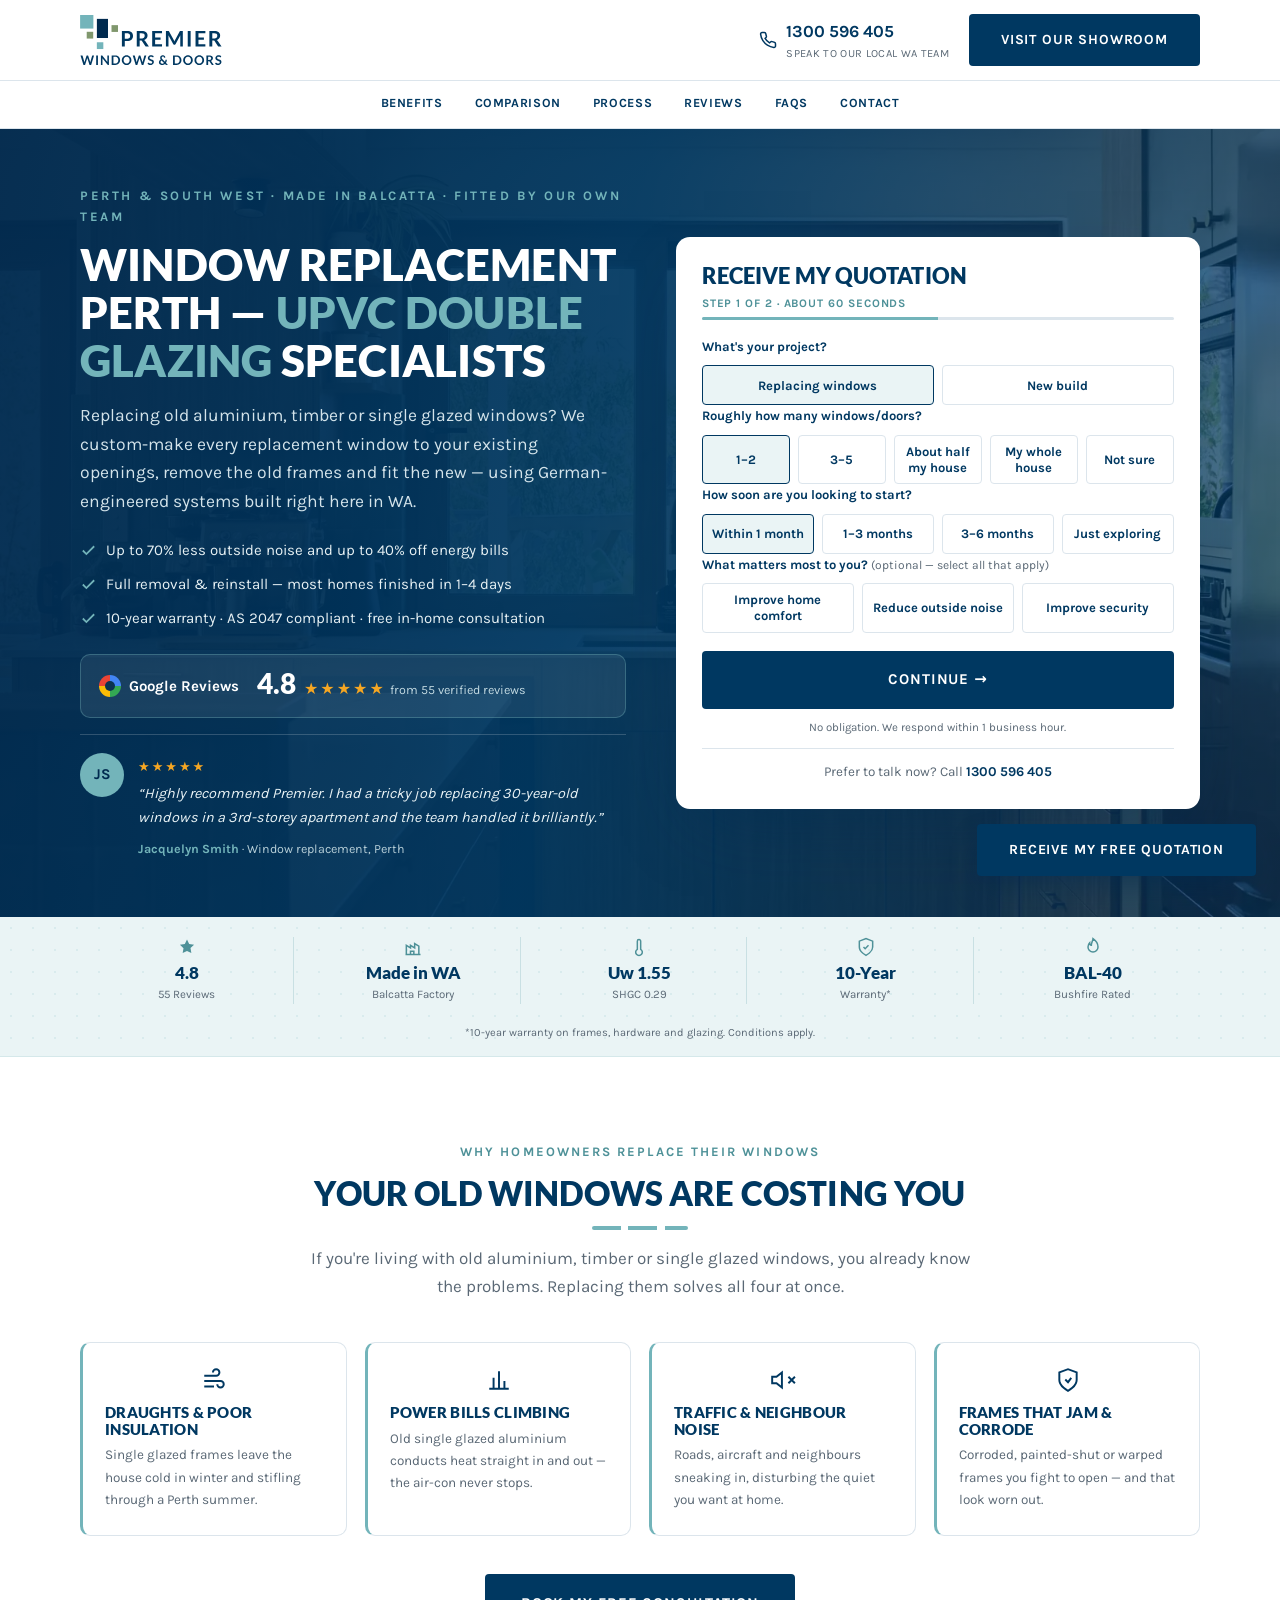
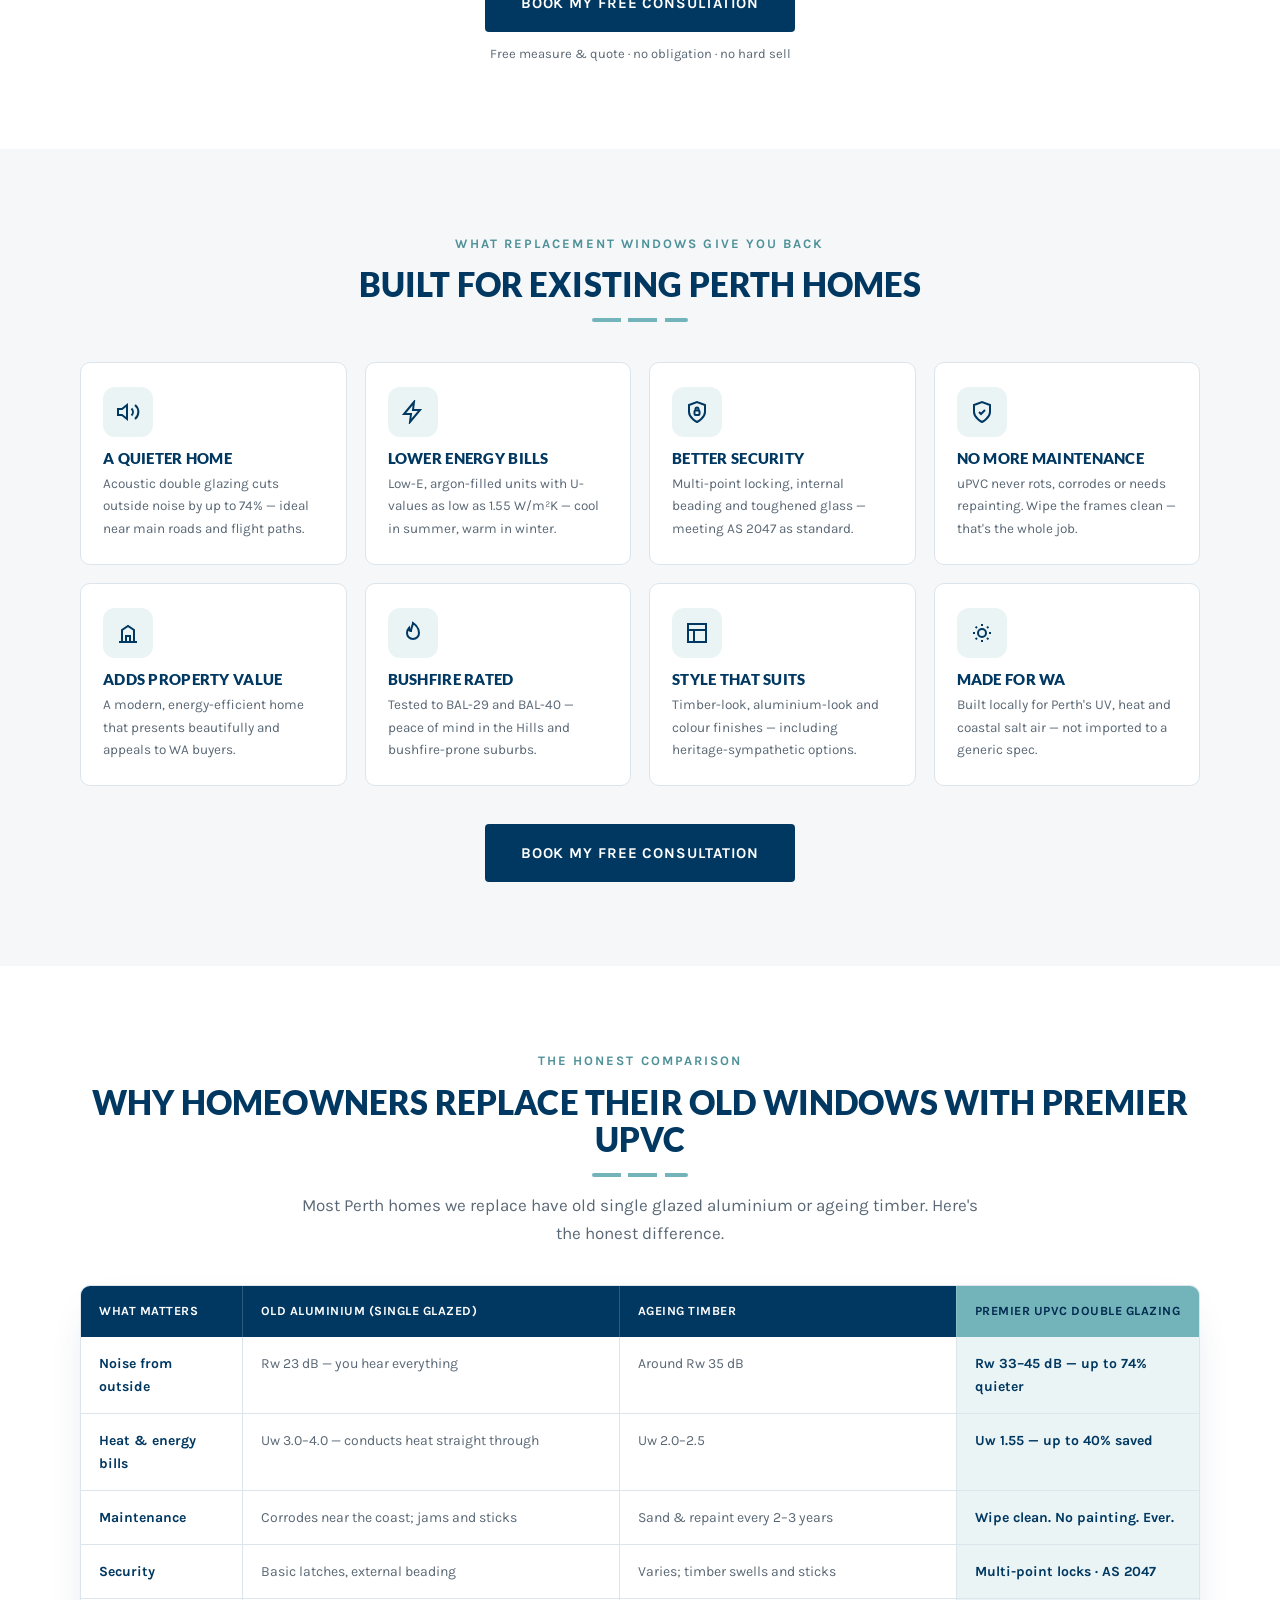
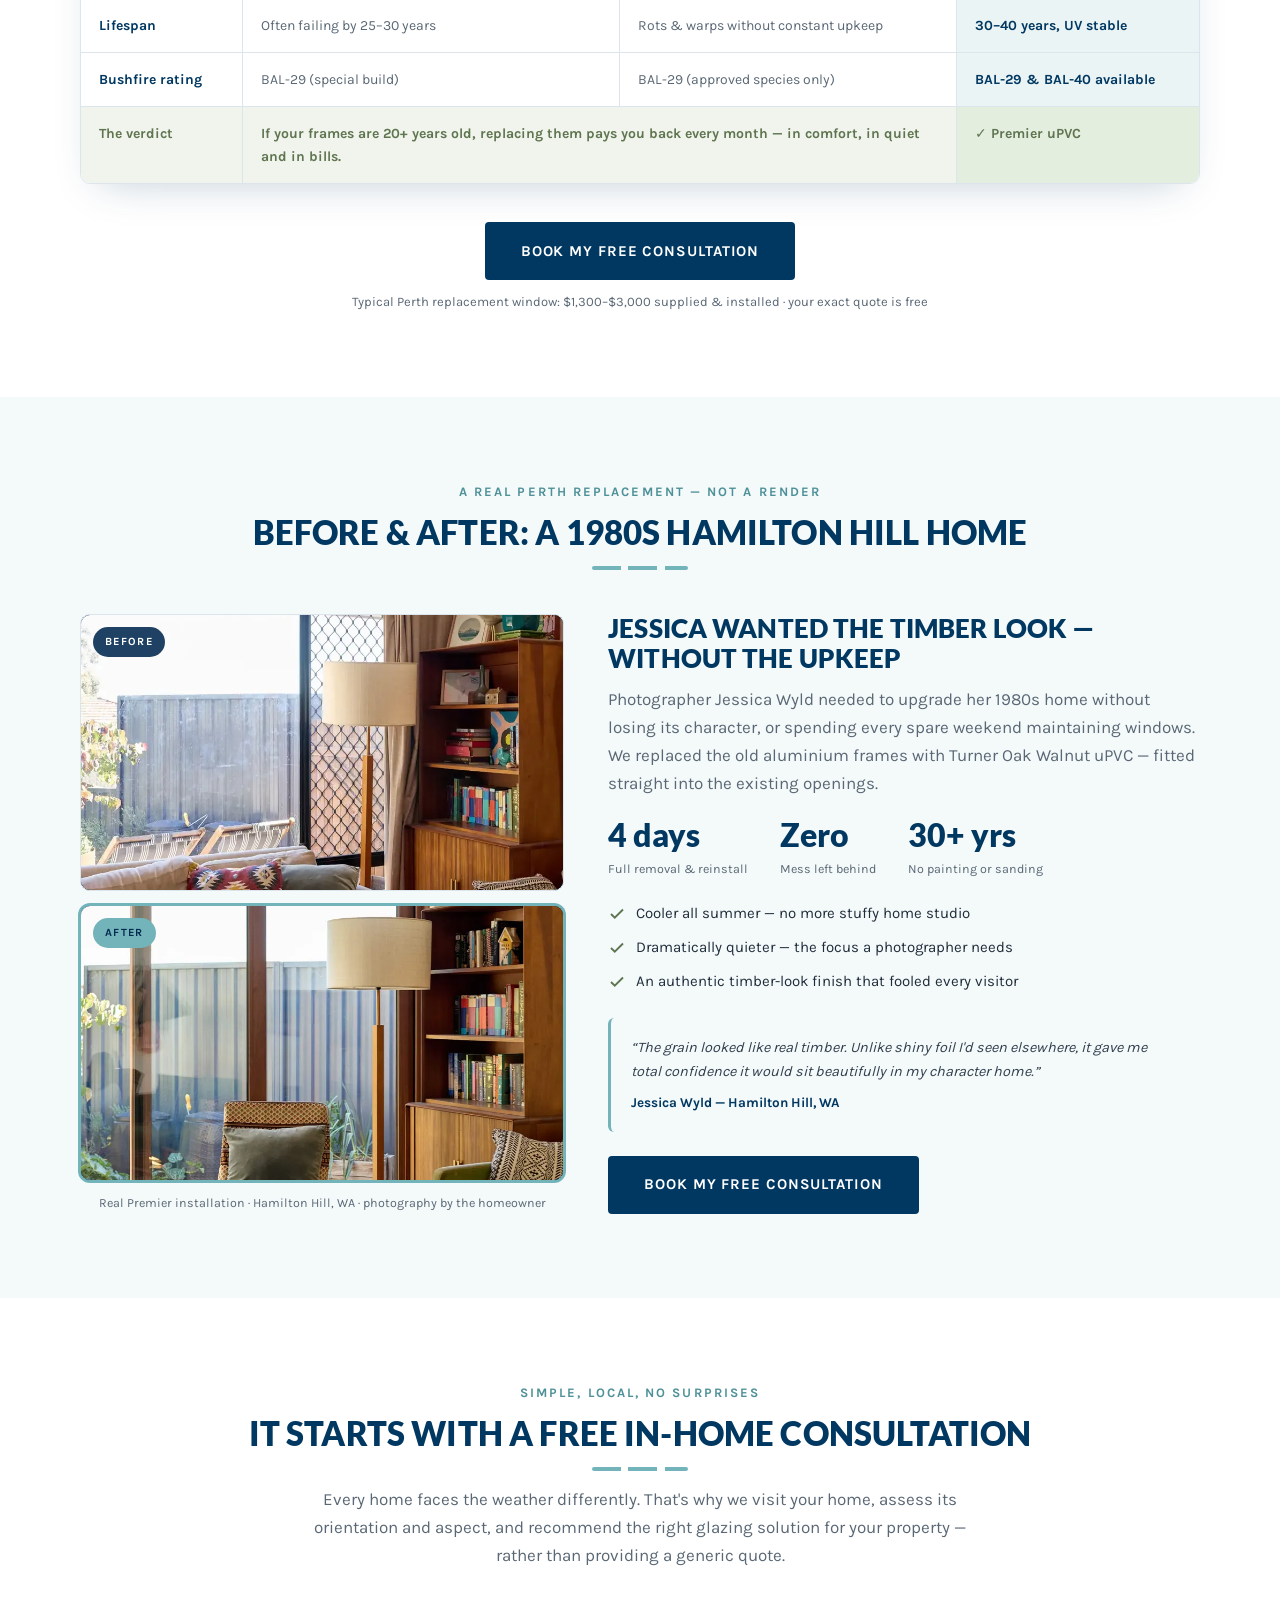
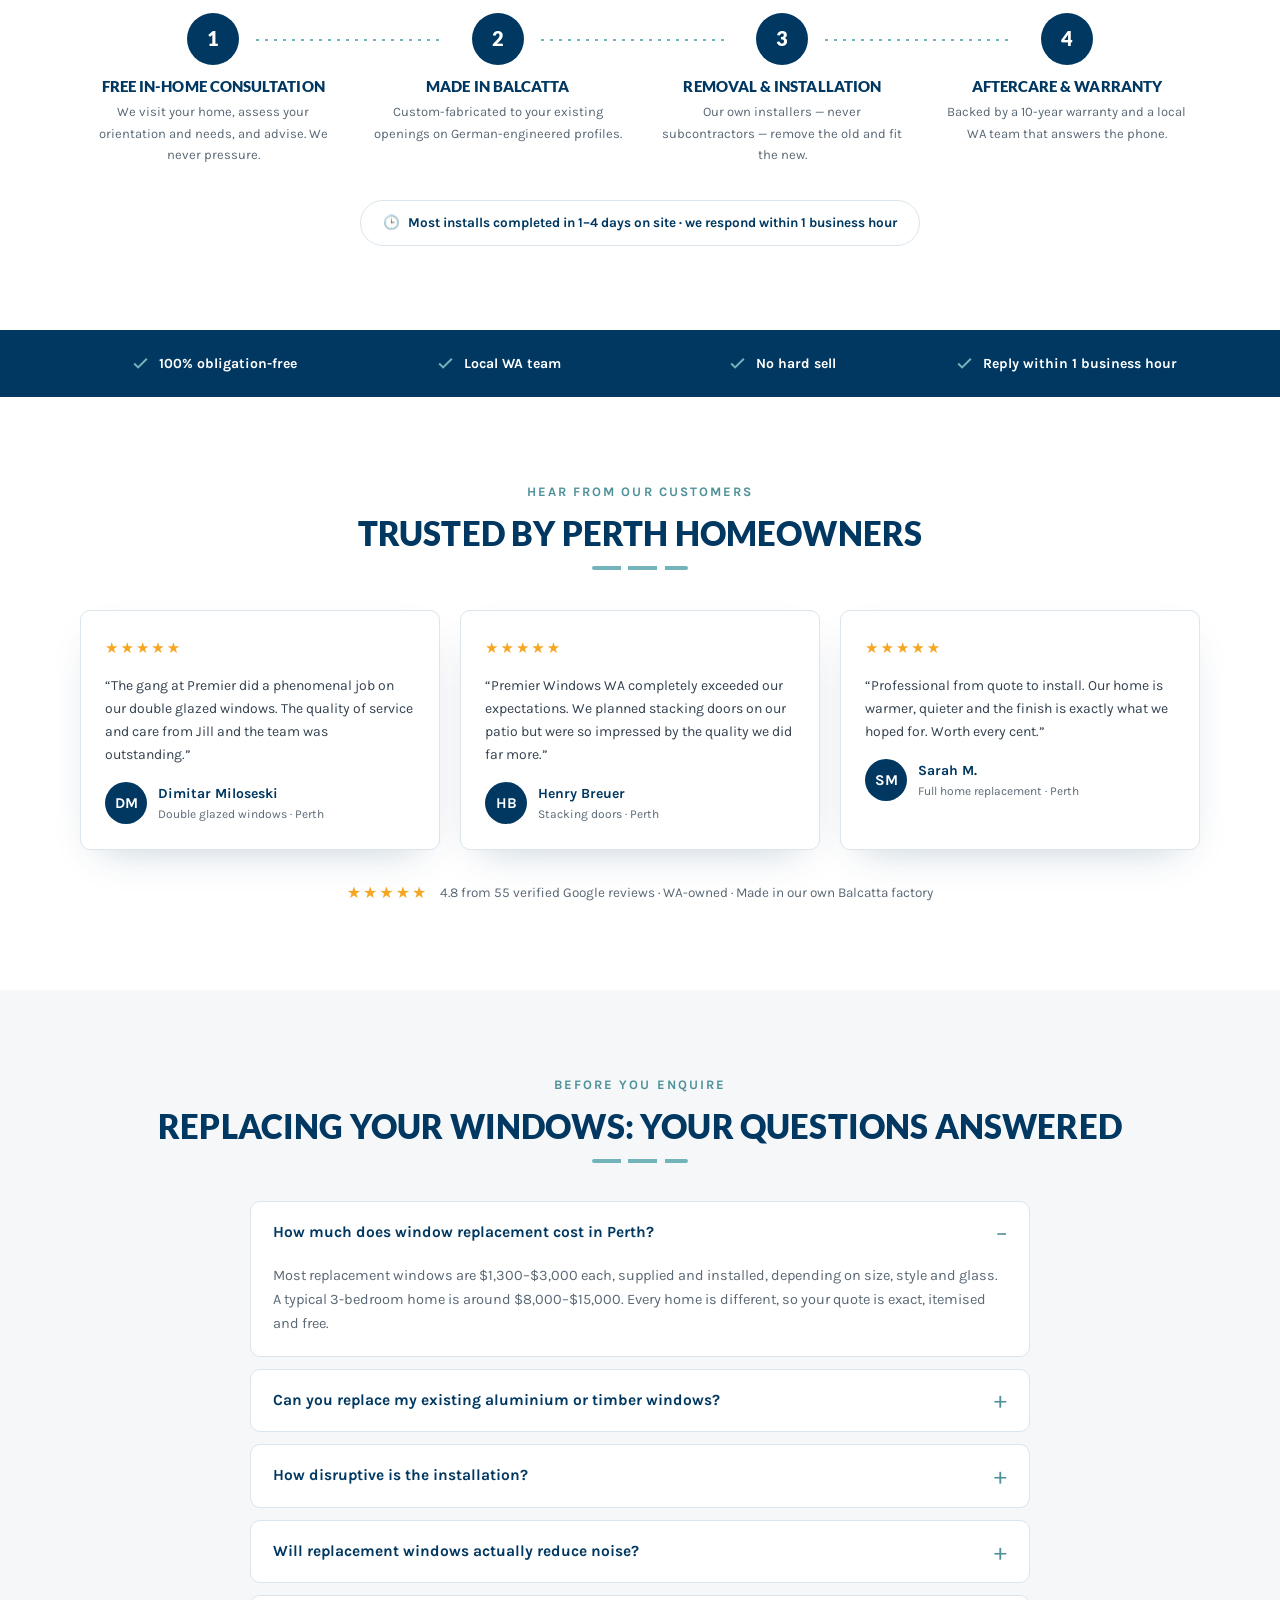
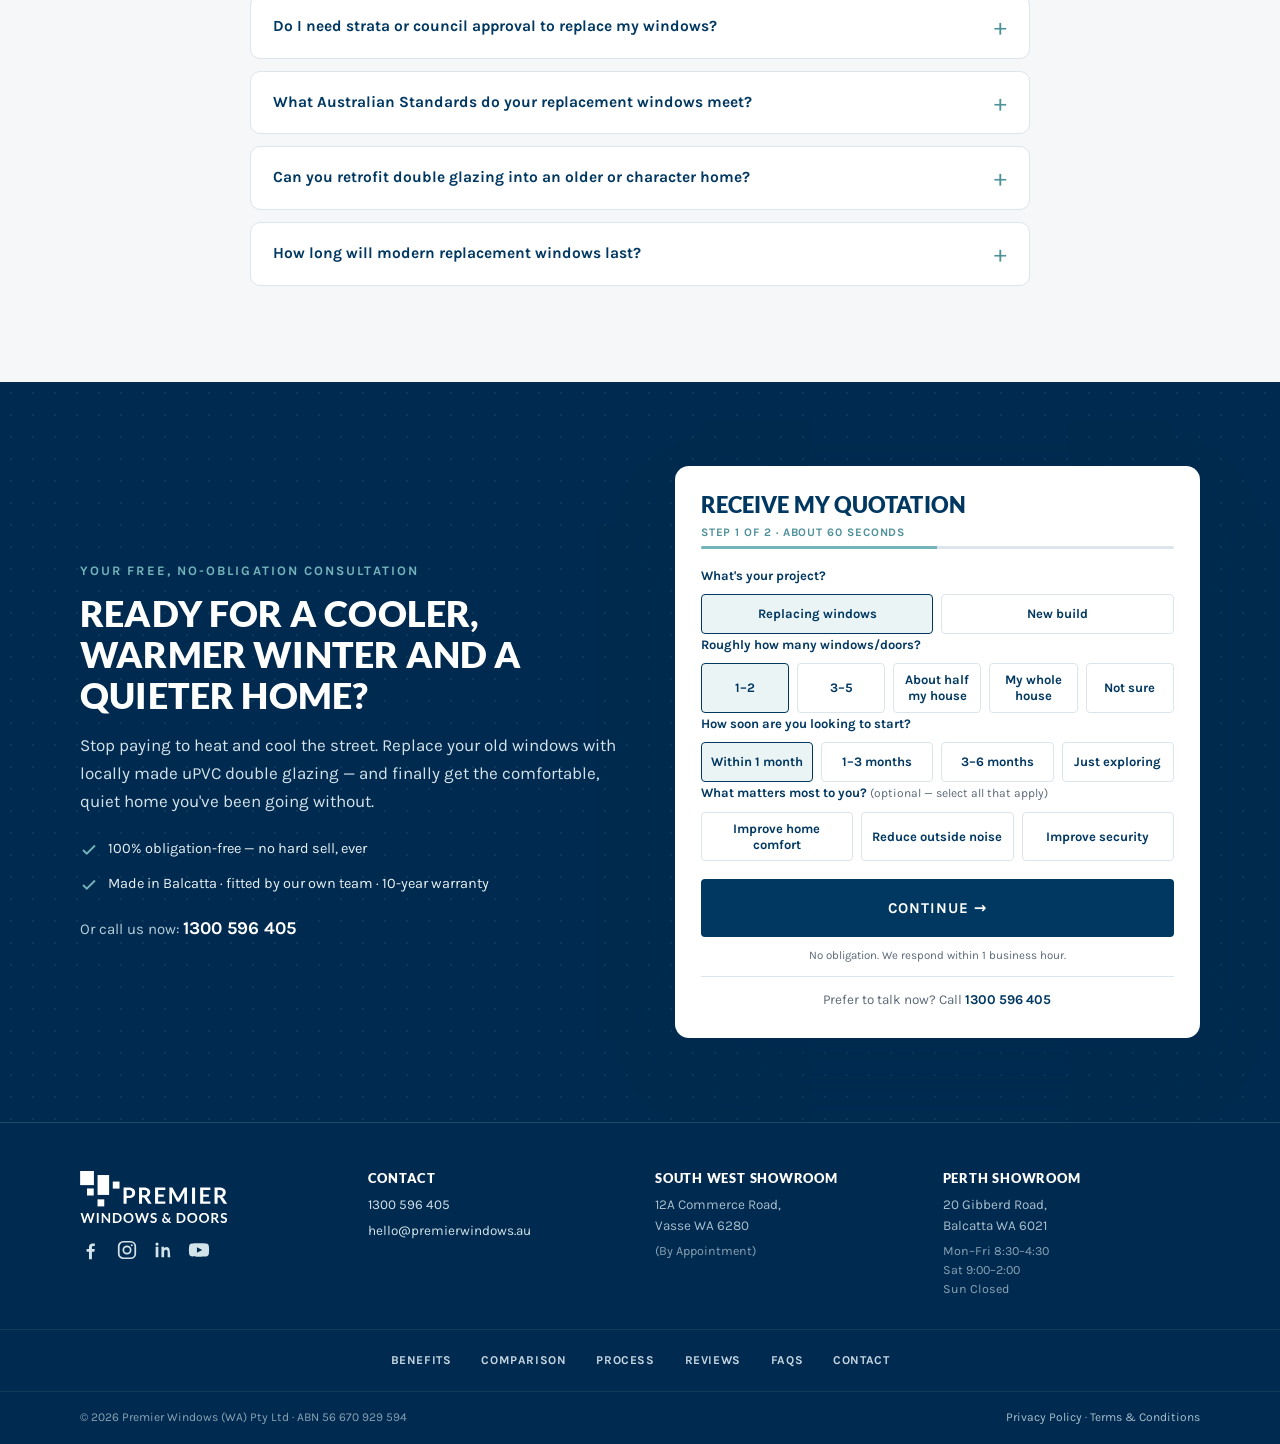
==== replacement/index.html @ fc29252c "Bump premier.css to ?v=13 (recover from edge-cache staleness on ?v=12) Co-Authored-By: Claude Opus 4" ====
<!DOCTYPE html>
<html lang="en-AU">
<head>
<meta charset="utf-8">
<meta name="viewport" content="width=device-width, initial-scale=1">
<meta name="robots" content="noindex,follow">
<title>Window Replacement Perth | uPVC Double Glazed Replacement Windows | Premier Windows</title>
<meta name="description" content="Replace old aluminium, timber or single glazed windows with uPVC double glazing. Made in our Balcatta factory, installed by our own WA team. 10-year warranty. Free, no-obligation quote.">
<meta name="theme-color" content="#003861">
<link rel="canonical" href="https://glazing.premierwindows.com.au/replacement/">
<link rel="icon" href="/assets/images/favicon.svg" type="image/svg+xml">

<!-- Open Graph / social -->
<meta property="og:type" content="website">
<meta property="og:site_name" content="Premier Windows &amp; Doors">
<meta property="og:title" content="Window Replacement Perth | uPVC Double Glazed Replacement Windows">
<meta property="og:description" content="Replace old aluminium, timber or single glazed windows with uPVC double glazing. Made in Balcatta, installed by our own WA team. 10-year warranty. Free quote.">
<meta property="og:url" content="https://glazing.premierwindows.com.au/replacement/">
<meta property="og:image" content="https://glazing.premierwindows.com.au/assets/images/hero-kitchen-1600.jpg">
<meta property="og:locale" content="en_AU">
<meta name="twitter:card" content="summary_large_image">
<meta name="twitter:title" content="Window Replacement Perth | uPVC Double Glazed Replacement Windows">
<meta name="twitter:description" content="Made in Balcatta, installed by our own WA team. 10-year warranty. Free, no-obligation quote.">
<meta name="twitter:image" content="https://glazing.premierwindows.com.au/assets/images/hero-kitchen-1600.jpg">

<!-- ============================================================================
     PREMIER WINDOWS — WINDOW REPLACEMENT PERTH
     Dedicated Google Ads landing page · glazing.premierwindows.com.au/replacement/
     Rebuilt from the approved concept into the shared repo architecture:
       styles  → /assets/css/premier.css   (shared design system)
       scripts → /assets/js/premier-lp.js   (shared form + tracking)
       images  → /assets/images/            fonts → /assets/fonts/

     DEV TODO (before go-live):
       1. Replace GA4_ID (below) + AW_CONVERSION_ID/AW_CALL_LABEL/AW_LEAD_LABEL
          and ENDPOINT/SUCCESS_URL in /assets/js/premier-lp.js
       2. Point the form at the real endpoint (+ server-side validation)
       3. Confirm SUCCESS_URL (thank-you page) exists
     ============================================================================ -->

<!-- Preload LCP image + critical fonts -->
<link rel="preload" as="image" href="/assets/images/hero-kitchen-1600.webp"
      imagesrcset="/assets/images/hero-kitchen-1000.webp 1000w, /assets/images/hero-kitchen-1600.webp 1600w"
      imagesizes="100vw" fetchpriority="high">
<link rel="preload" as="font" type="font/woff2" href="/assets/fonts/lato-black.woff2" crossorigin>
<link rel="preload" as="font" type="font/woff2" href="/assets/fonts/karla-regular.woff2" crossorigin>
<link rel="preload" as="font" type="font/woff2" href="/assets/fonts/karla-bold.woff2" crossorigin>

<link rel="stylesheet" href="/assets/css/premier.css?v=13">
</head>
<body>
<a class="skip" href="#quote-form">Skip to quote form</a>

<!-- ============ HEADER: logo + phone + CTA only ============ -->
<header class="hdr">
  <div class="wrap">
    <a class="logo" href="#top" aria-label="Premier Windows &amp; Doors">
      <svg class="pw-logo" width="153" height="54" xmlns="http://www.w3.org/2000/svg" role="img" aria-label="Premier Windows &amp; Doors" viewBox="0 0 153.63 54.31"><defs><style>.cls-1-h{fill:#80976d;}.cls-1-h,.cls-2-h,.cls-3-h,.cls-4-h{stroke-width:0px;}.cls-2-h{fill:#73b4ba;}.cls-3-h{fill:#003861;}.cls-4-h{fill:#002a4f;}</style></defs><g id="Lh"><path class="cls-3-h" d="m48.54,28.32v5.96h-3.15v-16.93h5.51c1.13,0,2.11.13,2.94.4.83.27,1.51.64,2.05,1.11.54.48.94,1.05,1.19,1.71.26.66.39,1.39.39,2.18s-.14,1.57-.41,2.25c-.27.68-.68,1.27-1.23,1.76-.55.49-1.23.87-2.05,1.15-.82.27-1.78.41-2.88.41h-2.36Zm0-2.46h2.36c.58,0,1.08-.07,1.51-.22s.78-.35,1.07-.62c.28-.27.49-.6.63-.98s.21-.82.21-1.29-.07-.86-.21-1.23-.35-.68-.63-.94c-.28-.26-.64-.45-1.07-.59s-.93-.21-1.51-.21h-2.36v6.08Z"></path><path class="cls-3-h" d="m64.69,27.67v6.61h-3.15v-16.93h5.16c1.15,0,2.14.12,2.97.36.82.24,1.5.57,2.03,1,.53.43.91.94,1.16,1.54.25.6.37,1.25.37,1.97,0,.57-.08,1.11-.25,1.62-.17.51-.41.97-.73,1.38-.32.41-.71.78-1.17,1.09-.46.31-.99.56-1.59.75.4.23.74.55,1.03.97l4.24,6.25h-2.83c-.27,0-.51-.05-.7-.16-.19-.11-.35-.27-.49-.47l-3.56-5.42c-.13-.2-.28-.35-.44-.43-.16-.09-.4-.13-.71-.13h-1.35Zm0-2.26h1.97c.59,0,1.11-.07,1.55-.22.44-.15.8-.35,1.09-.61.29-.26.5-.57.64-.93.14-.36.21-.75.21-1.18,0-.86-.28-1.52-.85-1.98-.57-.46-1.43-.69-2.59-.69h-2.01v5.62Z"></path><path class="cls-3-h" d="m88.97,17.35v2.51h-7.5v4.69h5.91v2.42h-5.91v4.79h7.5v2.52h-10.68v-16.93h10.68Z"></path><path class="cls-3-h" d="m102.09,28.03c.11.27.22.54.33.81.11-.28.22-.56.34-.83.12-.27.24-.53.37-.78l5.01-9.38c.06-.12.13-.21.19-.28.07-.07.14-.12.22-.15.08-.03.17-.05.28-.06.1,0,.22-.01.36-.01h2.38v16.93h-2.77v-10.93c0-.2,0-.43.02-.67.01-.24.03-.49.05-.74l-5.11,9.6c-.12.22-.27.39-.46.51-.19.12-.41.18-.66.18h-.43c-.25,0-.47-.06-.66-.18-.19-.12-.34-.29-.46-.51l-5.19-9.63c.03.26.05.51.06.75.01.25.02.47.02.69v10.93h-2.77v-16.93h2.38c.14,0,.26,0,.36.01s.19.03.28.06c.08.03.16.08.23.15.07.07.14.16.2.28l5.06,9.4c.13.25.26.51.37.78Z"></path><path class="cls-3-h" d="m120.06,34.28h-3.16v-16.93h3.16v16.93Z"></path><path class="cls-3-h" d="m136.06,17.35v2.51h-7.5v4.69h5.91v2.42h-5.91v4.79h7.5v2.52h-10.68v-16.93h10.68Z"></path><path class="cls-3-h" d="m143.56,27.67v6.61h-3.15v-16.93h5.16c1.15,0,2.14.12,2.97.36.82.24,1.5.57,2.03,1,.53.43.91.94,1.16,1.54.25.6.37,1.25.37,1.97,0,.57-.08,1.11-.25,1.62-.17.51-.41.97-.73,1.38-.32.41-.71.78-1.17,1.09-.46.31-.99.56-1.59.75.4.23.74.55,1.03.97l4.24,6.25h-2.83c-.27,0-.51-.05-.7-.16-.19-.11-.35-.27-.49-.47l-3.56-5.42c-.13-.2-.28-.35-.44-.43-.16-.09-.4-.13-.71-.13h-1.35Zm0-2.26h1.97c.59,0,1.11-.07,1.55-.22.44-.15.8-.35,1.09-.61.29-.26.5-.57.64-.93.14-.36.21-.75.21-1.18,0-.86-.28-1.52-.85-1.98-.57-.46-1.43-.69-2.59-.69h-2.01v5.62Z"></path><path class="cls-3-h" d="m.45,43.91h1.61c.17,0,.31.04.42.12.11.08.19.18.22.32l1.75,6.15c.04.15.08.32.12.49s.07.37.1.57c.04-.2.08-.39.12-.57s.09-.34.15-.49l2.02-6.15c.04-.11.11-.21.22-.3.11-.09.25-.14.41-.14h.56c.17,0,.3.04.41.12.11.08.19.18.23.32l2.01,6.15c.1.3.19.64.27,1.01.03-.19.07-.36.1-.53.04-.17.07-.33.11-.48l1.75-6.15c.03-.12.11-.22.22-.31.11-.09.25-.13.41-.13h1.5l-3.19,10.29h-1.73l-2.25-7.03c-.03-.09-.06-.19-.09-.29-.03-.1-.06-.22-.09-.33-.03.12-.06.23-.09.33-.03.1-.06.2-.09.29l-2.27,7.03h-1.73L.45,43.91Z"></path><path class="cls-3-h" d="m19.37,54.2h-1.92v-10.29h1.92v10.29Z"></path><path class="cls-3-h" d="m23.83,43.92c.06,0,.11.02.15.04.05.02.09.05.13.09.04.04.09.09.14.16l5.4,6.88c-.02-.17-.03-.33-.04-.49,0-.16-.01-.31-.01-.44v-6.25h1.69v10.29h-.99c-.15,0-.28-.02-.38-.07s-.2-.13-.29-.26l-5.38-6.85c.01.15.02.3.03.45,0,.15.01.29.01.41v6.32h-1.69v-10.29h1c.09,0,.16,0,.21.01Z"></path><path class="cls-3-h" d="m43.42,49.05c0,.75-.13,1.45-.38,2.08-.25.63-.6,1.17-1.06,1.63-.46.46-1,.81-1.64,1.06-.64.25-1.35.38-2.13.38h-3.93v-10.29h3.93c.78,0,1.49.13,2.13.38.64.25,1.19.61,1.64,1.06.46.45.81.99,1.06,1.63.25.63.38,1.32.38,2.08Zm-1.96,0c0-.56-.08-1.07-.23-1.52-.15-.45-.37-.83-.65-1.14-.28-.31-.62-.55-1.02-.72-.4-.17-.85-.25-1.36-.25h-2v7.24h2c.5,0,.95-.08,1.36-.25s.74-.4,1.02-.72c.28-.31.5-.69.65-1.14.15-.45.23-.95.23-1.52Z"></path><path class="cls-3-h" d="m55.71,49.05c0,.75-.13,1.45-.38,2.09-.25.64-.6,1.2-1.06,1.67s-1,.84-1.64,1.1c-.64.26-1.35.4-2.13.4s-1.49-.13-2.13-.4c-.64-.26-1.19-.63-1.65-1.1-.46-.47-.81-1.03-1.06-1.67-.25-.64-.38-1.34-.38-2.09s.13-1.45.38-2.1.61-1.2,1.06-1.67c.46-.47,1.01-.84,1.65-1.1.64-.26,1.35-.4,2.13-.4s1.49.13,2.13.4,1.19.63,1.64,1.1c.46.47.81,1.02,1.06,1.66s.38,1.34.38,2.1Zm-1.96,0c0-.56-.08-1.07-.22-1.52-.15-.45-.36-.83-.64-1.14-.28-.31-.62-.55-1.02-.72-.4-.17-.85-.25-1.35-.25s-.96.08-1.36.25c-.4.17-.75.41-1.03.72-.28.31-.5.69-.65,1.14-.15.45-.23.95-.23,1.52s.08,1.07.23,1.52c.15.45.37.83.65,1.14.28.31.63.55,1.03.72s.86.25,1.36.25.95-.08,1.35-.25.74-.4,1.02-.72c.28-.31.49-.69.64-1.14.15-.45.22-.95.22-1.52Z"></path><path class="cls-3-h" d="m57.19,43.91h1.61c.17,0,.31.04.42.12.11.08.19.18.22.32l1.75,6.15c.04.15.08.32.12.49s.07.37.1.57c.04-.2.08-.39.12-.57s.09-.34.15-.49l2.02-6.15c.04-.11.11-.21.22-.3.11-.09.25-.14.41-.14h.56c.17,0,.3.04.41.12.11.08.19.18.23.32l2.01,6.15c.1.3.19.64.27,1.01.03-.19.07-.36.1-.53.04-.17.07-.33.11-.48l1.75-6.15c.03-.12.11-.22.22-.31.11-.09.25-.13.41-.13h1.5l-3.19,10.29h-1.73l-2.25-7.03c-.03-.09-.06-.19-.09-.29-.03-.1-.06-.22-.09-.33-.03.12-.06.23-.09.33-.03.1-.06.2-.09.29l-2.27,7.03h-1.73l-3.19-10.29Z"></path><path class="cls-3-h" d="m79.47,45.78c-.05.1-.11.18-.18.22-.07.04-.15.06-.25.06s-.2-.04-.32-.11c-.12-.07-.26-.16-.42-.25-.16-.09-.35-.17-.57-.25s-.47-.11-.76-.11c-.27,0-.5.03-.69.1-.2.06-.36.15-.5.27-.14.11-.24.25-.3.41-.07.16-.1.33-.1.52,0,.24.07.44.2.6.14.16.31.3.54.41.22.11.48.22.76.31s.57.19.87.29c.3.1.59.22.87.36.28.14.54.31.76.51s.4.46.54.76c.14.3.2.66.2,1.09,0,.46-.08.9-.24,1.3-.16.41-.39.76-.7,1.06-.31.3-.68.54-1.12.71-.44.17-.95.26-1.51.26-.33,0-.65-.03-.97-.1s-.62-.16-.91-.27c-.29-.12-.56-.26-.82-.43-.25-.17-.48-.35-.68-.55l.55-.92c.05-.07.12-.12.19-.17.07-.05.16-.07.25-.07.12,0,.25.05.38.15.14.1.3.21.49.32s.41.23.66.32c.25.1.56.15.91.15.55,0,.97-.13,1.27-.39.3-.26.45-.63.45-1.11,0-.27-.07-.49-.2-.66-.14-.17-.31-.31-.54-.43s-.48-.21-.76-.3-.57-.17-.87-.26c-.29-.09-.58-.21-.87-.34s-.54-.31-.76-.52-.4-.48-.54-.8-.2-.72-.2-1.18c0-.37.08-.74.22-1.1.15-.36.37-.67.65-.95s.64-.5,1.06-.66c.42-.17.89-.25,1.43-.25.61,0,1.17.1,1.68.28.51.19.95.46,1.31.8l-.47.9Z"></path><path class="cls-3-h" d="m89.86,43.8c.42,0,.79.06,1.12.19s.61.3.85.51c.23.21.42.46.55.73s.21.56.24.85l-1.12.23s-.03,0-.05,0h-.05c-.08,0-.15-.02-.22-.07-.06-.05-.12-.12-.15-.21-.04-.12-.1-.24-.16-.35-.07-.11-.15-.21-.24-.29-.1-.08-.21-.15-.33-.2-.13-.05-.28-.07-.44-.07-.2,0-.38.03-.53.1-.16.07-.29.16-.4.28-.11.12-.19.25-.25.41-.06.15-.09.32-.09.49,0,.14.02.28.05.41.03.13.08.27.15.4.07.13.15.27.26.41.11.14.24.29.39.45l2.73,2.84c.16-.3.28-.61.38-.95.09-.33.16-.67.19-1.01,0-.11.05-.2.11-.26.06-.07.15-.1.26-.1h1.1c0,.63-.09,1.22-.27,1.79s-.43,1.09-.75,1.57l2.16,2.23h-1.72c-.09,0-.17,0-.24-.01-.07,0-.13-.03-.2-.05-.06-.03-.12-.06-.18-.1-.06-.04-.12-.1-.18-.16l-.71-.73c-.46.37-.96.66-1.52.87-.56.21-1.16.31-1.81.31-.4,0-.79-.07-1.17-.2-.38-.14-.72-.33-1.02-.59-.3-.26-.54-.57-.72-.93-.18-.36-.27-.77-.27-1.23,0-.32.05-.62.16-.91.1-.29.25-.55.43-.8.18-.25.4-.47.66-.67.25-.2.53-.37.84-.51-.25-.36-.44-.7-.55-1.04-.12-.34-.17-.68-.17-1.01,0-.36.07-.69.2-1.01s.32-.6.57-.84c.25-.24.55-.43.91-.57.36-.14.77-.21,1.22-.21Zm-2.48,7.43c0,.26.05.5.14.7.09.21.21.39.37.53.16.15.34.26.54.33s.43.12.66.12c.42,0,.8-.07,1.14-.2.34-.13.66-.31.94-.54l-2.7-2.77c-.38.25-.66.52-.83.83-.17.31-.26.64-.26,1Z"></path><path class="cls-3-h" d="m110.07,49.05c0,.75-.13,1.45-.38,2.08-.25.63-.6,1.17-1.06,1.63-.46.46-1,.81-1.64,1.06-.64.25-1.35.38-2.13.38h-3.93v-10.29h3.93c.78,0,1.49.13,2.13.38.64.25,1.19.61,1.64,1.06.46.45.81.99,1.06,1.63.25.63.38,1.32.38,2.08Zm-1.96,0c0-.56-.08-1.07-.23-1.52-.15-.45-.37-.83-.65-1.14-.28-.31-.62-.55-1.02-.72-.4-.17-.85-.25-1.36-.25h-2v7.24h2c.5,0,.95-.08,1.36-.25s.74-.4,1.02-.72c.28-.31.5-.69.65-1.14.15-.45.23-.95.23-1.52Z"></path><path class="cls-3-h" d="m122.37,49.05c0,.75-.13,1.45-.38,2.09-.25.64-.6,1.2-1.06,1.67s-1,.84-1.64,1.1c-.64.26-1.35.4-2.13.4s-1.49-.13-2.13-.4c-.64-.26-1.19-.63-1.65-1.1-.46-.47-.81-1.03-1.06-1.67-.25-.64-.38-1.34-.38-2.09s.13-1.45.38-2.1.61-1.2,1.06-1.67c.46-.47,1.01-.84,1.65-1.1.64-.26,1.35-.4,2.13-.4s1.49.13,2.13.4,1.19.63,1.64,1.1c.46.47.81,1.02,1.06,1.66s.38,1.34.38,2.1Zm-1.96,0c0-.56-.08-1.07-.22-1.52-.15-.45-.36-.83-.64-1.14-.28-.31-.62-.55-1.02-.72-.4-.17-.85-.25-1.35-.25s-.96.08-1.36.25c-.4.17-.75.41-1.03.72-.28.31-.5.69-.65,1.14-.15.45-.23.95-.23,1.52s.08,1.07.23,1.52c.15.45.37.83.65,1.14.28.31.63.55,1.03.72s.86.25,1.36.25.95-.08,1.35-.25.74-.4,1.02-.72c.28-.31.49-.69.64-1.14.15-.45.22-.95.22-1.52Z"></path><path class="cls-3-h" d="m134.66,49.05c0,.75-.13,1.45-.38,2.09-.25.64-.6,1.2-1.06,1.67s-1,.84-1.64,1.1c-.64.26-1.35.4-2.13.4s-1.49-.13-2.13-.4c-.64-.26-1.19-.63-1.65-1.1-.46-.47-.81-1.03-1.06-1.67-.25-.64-.38-1.34-.38-2.09s.13-1.45.38-2.1.61-1.2,1.06-1.67c.46-.47,1.01-.84,1.65-1.1.64-.26,1.35-.4,2.13-.4s1.49.13,2.13.4,1.19.63,1.64,1.1c.46.47.81,1.02,1.06,1.66s.38,1.34.38,2.1Zm-1.96,0c0-.56-.08-1.07-.22-1.52-.15-.45-.36-.83-.64-1.14-.28-.31-.62-.55-1.02-.72-.4-.17-.85-.25-1.35-.25s-.96.08-1.36.25c-.4.17-.75.41-1.03.72-.28.31-.5.69-.65,1.14-.15.45-.23.95-.23,1.52s.08,1.07.23,1.52c.15.45.37.83.65,1.14.28.31.63.55,1.03.72s.86.25,1.36.25.95-.08,1.35-.25.74-.4,1.02-.72c.28-.31.49-.69.64-1.14.15-.45.22-.95.22-1.52Z"></path><path class="cls-3-h" d="m139.07,50.18v4.02h-1.91v-10.29h3.14c.7,0,1.3.07,1.8.22.5.14.91.35,1.23.61s.55.57.7.94.22.76.22,1.2c0,.35-.05.67-.15.98-.1.31-.25.59-.44.84-.19.25-.43.47-.71.66-.28.19-.6.34-.96.46.24.14.45.33.63.59l2.57,3.8h-1.72c-.17,0-.31-.03-.42-.1-.12-.07-.21-.16-.3-.28l-2.16-3.29c-.08-.12-.17-.21-.27-.26-.1-.05-.24-.08-.43-.08h-.82Zm0-1.37h1.2c.36,0,.67-.05.94-.14.27-.09.49-.21.66-.37.17-.16.3-.35.39-.57.09-.22.13-.46.13-.72,0-.52-.17-.92-.52-1.2-.34-.28-.87-.42-1.58-.42h-1.22v3.41Z"></path><path class="cls-3-h" d="m152.85,45.78c-.05.1-.11.18-.18.22-.07.04-.15.06-.25.06s-.2-.04-.32-.11c-.12-.07-.26-.16-.42-.25-.16-.09-.35-.17-.57-.25s-.47-.11-.76-.11c-.27,0-.5.03-.69.1-.2.06-.36.15-.5.27-.14.11-.24.25-.3.41-.07.16-.1.33-.1.52,0,.24.07.44.2.6.14.16.31.3.54.41.22.11.48.22.76.31s.57.19.87.29c.3.1.59.22.87.36.28.14.54.31.76.51s.4.46.54.76c.14.3.2.66.2,1.09,0,.46-.08.9-.24,1.3-.16.41-.39.76-.7,1.06-.31.3-.68.54-1.12.71-.44.17-.95.26-1.51.26-.33,0-.65-.03-.97-.1s-.62-.16-.91-.27c-.29-.12-.56-.26-.82-.43-.25-.17-.48-.35-.68-.55l.55-.92c.05-.07.12-.12.19-.17.07-.05.16-.07.25-.07.12,0,.25.05.38.15.14.1.3.21.49.32s.41.23.66.32c.25.1.56.15.91.15.55,0,.97-.13,1.27-.39.3-.26.45-.63.45-1.11,0-.27-.07-.49-.2-.66-.14-.17-.31-.31-.54-.43s-.48-.21-.76-.3-.57-.17-.87-.26c-.29-.09-.58-.21-.87-.34s-.54-.31-.76-.52-.4-.48-.54-.8-.2-.72-.2-1.18c0-.37.08-.74.22-1.1.15-.36.37-.67.65-.95s.64-.5,1.06-.66c.42-.17.89-.25,1.43-.25.61,0,1.17.1,1.68.28.51.19.95.46,1.31.8l-.47.9Z"></path><rect class="cls-2-h" x="0" y="0" width="14.41" height="14.74"></rect><rect class="cls-4-h" x="18.23" y="4.21" width="12.06" height="20.78"></rect><rect class="cls-1-h" x="34.11" y="11.02" width="7.04" height="7.37"></rect><rect class="cls-1-h" x="7.18" y="18.23" width="7.04" height="7.37"></rect><rect class="cls-2-h" x="18.18" y="29.61" width="7.04" height="7.37"></rect></g></svg>
    </a>
    <div class="right">
      <a class="tel" href="tel:1300596405" data-track="phone">
        <svg width="18" height="18" viewBox="0 0 24 24" fill="none" stroke="currentColor" stroke-width="2" aria-hidden="true"><path d="M22 16.92v3a2 2 0 0 1-2.18 2 19.79 19.79 0 0 1-8.63-3.07 19.5 19.5 0 0 1-6-6 19.79 19.79 0 0 1-3.07-8.67A2 2 0 0 1 4.11 2h3a2 2 0 0 1 2 1.72c.13.98.36 1.93.7 2.85a2 2 0 0 1-.45 2.11L8.09 9.91a16 16 0 0 0 6 6l1.23-1.23a2 2 0 0 1 2.11-.45c.92.34 1.87.57 2.85.7A2 2 0 0 1 22 16.92z"/></svg>
        <span>1300 596 405<small>Speak to our local WA team</small></span>
      </a>
      <a class="btn btn-primary" href="https://premierwindows.com.au/balcatta/" target="_blank" rel="noopener"><span class="u-desktop">Visit our showroom</span><span class="u-mobile">Visit showroom</span></a>
    </div>
  </div>
  <nav class="secnav" aria-label="Page sections">
    <div class="wrap">
      <a href="#benefits">Benefits</a>
      <a href="#comparison">Comparison</a>
      <a href="#process">Process</a>
      <a href="#reviews">Reviews</a>
      <a href="#faqs">FAQs</a>
      <a href="#contact">Contact</a>
    </div>
  </nav>
</header>

<main id="top">

<!-- ============ HERO ============ -->
<section class="hero" aria-labelledby="hero-h1">
  <div class="heroimg" aria-hidden="true">
    <picture>
      <source type="image/webp" srcset="/assets/images/hero-kitchen-1000.webp 1000w, /assets/images/hero-kitchen-1600.webp 1600w" sizes="100vw">
      <img src="/assets/images/hero-kitchen-1600.jpg" alt="" width="1600" height="1067" fetchpriority="high" decoding="async">
    </picture>
  </div>

  <div class="wrap">
    <div>
      <span class="eyebrow">Perth &amp; South West · Made in Balcatta · Fitted by our own team</span>
      <h1 id="hero-h1">Window Replacement Perth — <span class="accent">uPVC Double Glazing</span> Specialists</h1>
      <p class="sub">Replacing old aluminium, timber or single glazed windows? We custom-make every replacement window to your existing openings, remove the old frames and fit the new — using German-engineered systems built right here in WA.</p>

      <ul class="usp">
        <li><svg width="17" height="17" viewBox="0 0 24 24" fill="none" stroke="currentColor" stroke-width="2.5" aria-hidden="true"><path d="M20 6 9 17l-5-5"/></svg>Up to 70% less outside noise and up to 40% off energy bills</li>
        <li><svg width="17" height="17" viewBox="0 0 24 24" fill="none" stroke="currentColor" stroke-width="2.5" aria-hidden="true"><path d="M20 6 9 17l-5-5"/></svg>Full removal &amp; reinstall — most homes finished in 1–4 days</li>
        <li><svg width="17" height="17" viewBox="0 0 24 24" fill="none" stroke="currentColor" stroke-width="2.5" aria-hidden="true"><path d="M20 6 9 17l-5-5"/></svg>10-year warranty · AS 2047 compliant · free in-home consultation</li>
      </ul>

      <!-- Google Reviews — prominent -->
      <div class="gwrap">
        <span class="glogo"><span class="gmark" aria-hidden="true"></span>Google Reviews</span>
        <span class="score">
          <span class="num">4.8</span>
          <span>
            <span class="stars" role="img" aria-label="Rated 4.8 out of 5">★★★★★</span>
            <span class="cnt">from 55 verified reviews</span>
          </span>
        </span>
      </div>

      <!-- Named testimonial, directly beneath hero content -->
      <figure class="hero-quote">
        <span class="av" aria-hidden="true">JS</span>
        <div>
          <span class="stars" role="img" aria-label="Rated 5 out of 5">★★★★★</span>
          <p>“Highly recommend Premier. I had a tricky job replacing 30-year-old windows in a 3rd-storey apartment and the team handled it brilliantly.”</p>
          <figcaption><cite>Jacquelyn Smith <span>· Window replacement, Perth</span></cite></figcaption>
        </div>
      </figure>
    </div>

    <!-- ============ QUOTE FORM ============ -->
    <div class="fcard" id="quote-form">
      <form id="quoteForm" novalidate>
        <div data-step="1">
          <h2>Receive my quotation</h2>
          <p class="fstep">Step 1 of 2 · about 60 seconds</p>
          <div class="progress"><i id="progressBar"></i></div>

          <fieldset>
            <legend>What's your project?</legend>
            <div class="choices">
              <input type="radio" id="proj-rep" name="Project_Type" value="Replacing windows" checked>
              <label for="proj-rep">Replacing windows</label>
              <input type="radio" id="proj-new" name="Project_Type" value="New build">
              <label for="proj-new">New build</label>
            </div>
          </fieldset>

          <fieldset>
            <legend>Roughly how many windows/doors?</legend>
            <div class="choices">
              <input type="radio" id="size-1" name="Project_Size" value="1–2" checked>
              <label for="size-1">1–2</label>
              <input type="radio" id="size-2" name="Project_Size" value="3–5">
              <label for="size-2">3–5</label>
              <input type="radio" id="size-3" name="Project_Size" value="About half my house">
              <label for="size-3">About half my house</label>
              <input type="radio" id="size-4" name="Project_Size" value="My whole house">
              <label for="size-4">My whole house</label>
              <input type="radio" id="size-5" name="Project_Size" value="Not sure">
              <label for="size-5">Not sure</label>
            </div>
          </fieldset>

          <fieldset>
            <legend>How soon are you looking to start?</legend>
            <div class="choices">
              <input type="radio" id="when-1" name="Timeframe" value="Within 1 month" checked>
              <label for="when-1">Within 1 month</label>
              <input type="radio" id="when-2" name="Timeframe" value="1–3 months">
              <label for="when-2">1–3 months</label>
              <input type="radio" id="when-3" name="Timeframe" value="3–6 months">
              <label for="when-3">3–6 months</label>
              <input type="radio" id="when-4" name="Timeframe" value="Just exploring">
              <label for="when-4">Just exploring</label>
            </div>
          </fieldset>

          <fieldset>
            <legend>What matters most to you? <span class="opt">(optional — select all that apply)</span></legend>
            <div class="choices checks">
              <input type="checkbox" id="pri-1" name="Priorities" value="Improve home comfort">
              <label for="pri-1">Improve home comfort</label>
              <input type="checkbox" id="pri-2" name="Priorities" value="Reduce outside noise">
              <label for="pri-2">Reduce outside noise</label>
              <input type="checkbox" id="pri-3" name="Priorities" value="Improve security">
              <label for="pri-3">Improve security</label>
            </div>
          </fieldset>

          <button type="button" class="btn btn-primary btn-block btn-lg" id="toStep2" style="margin-top:18px">Continue →</button>
          <p class="micro">No obligation. We respond within 1 business hour.</p>
          <p class="callalt">Prefer to talk now? Call <a href="tel:1300596405" data-track="phone">1300 596 405</a></p>
        </div>

        <div data-step="2" hidden>
          <h2>Almost done</h2>
          <p class="fstep">Step 2 of 2 · where should we send it?</p>
          <div class="progress"><i style="width:100%"></i></div>

          <div class="field">
            <label class="sr-only" for="first-name">First name</label>
            <input type="text" id="first-name" name="First_Name" placeholder="First name" autocomplete="given-name" required>
            <p class="err">Please enter your first name</p>
          </div>
          <div class="field">
            <label class="sr-only" for="last-name">Last name</label>
            <input type="text" id="last-name" name="Last_Name" placeholder="Last name" autocomplete="family-name" required>
            <p class="err">Please enter your last name</p>
          </div>
          <div class="field">
            <label class="sr-only" for="phone">Phone number</label>
            <input type="tel" id="phone" name="Phone" placeholder="Phone number" autocomplete="tel" inputmode="tel" required>
            <p class="err">Please enter a valid phone number</p>
          </div>
          <div class="field">
            <label class="sr-only" for="email">Email address</label>
            <input type="email" id="email" name="Email" placeholder="Email address" autocomplete="email" inputmode="email" required>
            <p class="err">Please enter a valid email address</p>
          </div>

          <button type="submit" class="btn btn-primary btn-block btn-lg" id="submitBtn" style="margin-top:18px">Receive my quotation →</button>
          <button type="button" class="back" id="backTo1">← Back</button>
          <p class="micro">🔒 We respond within 1 business hour. By submitting you agree to be contacted by Premier Windows. Opt out anytime.</p>
        </div>
      </form>

      <!-- Inline success (used only if SUCCESS_URL redirect is disabled) -->
      <div class="success" id="formSuccess" hidden role="status" aria-live="polite">
        <div class="ico"><svg width="30" height="30" viewBox="0 0 24 24" fill="none" stroke="currentColor" stroke-width="3" aria-hidden="true"><path d="M20 6 9 17l-5-5"/></svg></div>
        <h2>Thank you</h2>
        <p>Your consultation request is in. A local Premier specialist will call you within <strong>1 business hour</strong>.</p>
        <p style="margin-top:14px"><a class="btn btn-outline" href="tel:1300596405" data-track="phone">Call us now instead</a></p>
      </div>
    </div>
  </div>
</section>

<!-- ============ TRUST STRIP ============ -->
<section class="trustbar" aria-label="Why homeowners trust Premier Windows">
  <div class="dotted" aria-hidden="true"></div>
  <div class="wrap">
    <div class="tstat">
      <span class="tico"><svg width="20" height="20" viewBox="0 0 24 24" fill="currentColor" aria-hidden="true"><path d="M12 3l2.6 5.3 5.9.9-4.3 4.1 1 5.8L12 16.9 6.8 19.2l1-5.8L3.5 9.2l5.9-.9L12 3z"/></svg></span>
      <span class="big">4.8</span><small>55 Reviews</small>
    </div>
    <div class="tstat">
      <span class="tico"><svg width="20" height="20" viewBox="0 0 24 24" fill="none" stroke="currentColor" stroke-width="1.8" aria-hidden="true"><path d="M3 21h18M4 21V10l5 3V10l5 3V8l5 3v10"/><path d="M9 21v-4h4v4"/></svg></span>
      <span class="big">Made in WA</span><small>Balcatta Factory</small>
    </div>
    <div class="tstat">
      <span class="tico"><svg width="20" height="20" viewBox="0 0 24 24" fill="none" stroke="currentColor" stroke-width="1.8" aria-hidden="true"><path d="M14 14.76V5a2 2 0 1 0-4 0v9.76a4 4 0 1 0 4 0z"/></svg></span>
      <span class="big">Uw 1.55</span><small>SHGC 0.29</small>
    </div>
    <div class="tstat">
      <span class="tico"><svg width="20" height="20" viewBox="0 0 24 24" fill="none" stroke="currentColor" stroke-width="1.8" aria-hidden="true"><path d="M12 22s8-4 8-10V5l-8-3-8 3v7c0 6 8 10 8 10z"/><path d="m9 12 2 2 4-4"/></svg></span>
      <span class="big">10-Year</span><small>Warranty*</small>
    </div>
    <div class="tstat">
      <span class="tico"><svg width="20" height="20" viewBox="0 0 24 24" fill="none" stroke="currentColor" stroke-width="1.8" aria-hidden="true"><path d="M12 2s6 4 6 10a6 6 0 0 1-12 0c0-2 1-4 2-5 0 2 1 3 2 3 0-3 2-6 2-8z"/></svg></span>
      <span class="big">BAL-40</span><small>Bushfire Rated</small>
    </div>
  </div>
  <p class="trustnote">*10-year warranty on frames, hardware and glazing. Conditions apply.</p>
</section>

<!-- ============ PROBLEM ============ -->
<section class="section" aria-labelledby="problem-h">
  <div class="wrap center">
    <span class="eyebrow">Why homeowners replace their windows</span>
    <h2 class="h-sec" id="problem-h">Your old windows are costing you</h2>
    <span class="divider" aria-hidden="true"></span>
    <p class="lead">If you're living with old aluminium, timber or single glazed windows, you already know the problems. Replacing them solves all four at once.</p>
  </div>
  <div class="wrap" style="margin-top:42px">
    <div class="grid4">
      <article class="card card--problem"><span class="ico"><svg width="26" height="26" viewBox="0 0 24 24" fill="none" stroke="currentColor" stroke-width="1.8" aria-hidden="true"><path d="M3 8h11a3 3 0 1 0-3-3M3 13h15a3 3 0 1 1-3 3M3 18h9"/></svg></span><h3>Draughts &amp; poor insulation</h3><p>Single glazed frames leave the house cold in winter and stifling through a Perth summer.</p></article>
      <article class="card card--problem"><span class="ico"><svg width="26" height="26" viewBox="0 0 24 24" fill="none" stroke="currentColor" stroke-width="1.8" aria-hidden="true"><path d="M3 20h18M7 20V10M12 20V4M17 20v-7"/></svg></span><h3>Power bills climbing</h3><p>Old single glazed aluminium conducts heat straight in and out — the air-con never stops.</p></article>
      <article class="card card--problem"><span class="ico"><svg width="26" height="26" viewBox="0 0 24 24" fill="none" stroke="currentColor" stroke-width="1.8" aria-hidden="true"><path d="M11 5 6 9H2v6h4l5 4V5z"/><path d="m23 9-6 6M17 9l6 6"/></svg></span><h3>Traffic &amp; neighbour noise</h3><p>Roads, aircraft and neighbours sneaking in, disturbing the quiet you want at home.</p></article>
      <article class="card card--problem"><span class="ico"><svg width="26" height="26" viewBox="0 0 24 24" fill="none" stroke="currentColor" stroke-width="1.8" aria-hidden="true"><path d="M12 22s8-4 8-10V5l-8-3-8 3v7c0 6 8 10 8 10z"/><path d="M9.5 11.5 12 14l3-4"/></svg></span><h3>Frames that jam &amp; corrode</h3><p>Corroded, painted-shut or warped frames you fight to open — and that look worn out.</p></article>
    </div>
    <div class="seccta">
      <a class="btn btn-primary btn-lg" href="#quote-form">Book my free consultation</a>
      <span class="hint">Free measure &amp; quote · no obligation · no hard sell</span>
    </div>
  </div>
</section>

<!-- ============ BENEFITS ============ -->
<section class="section" id="benefits" style="background:var(--grey)" aria-labelledby="benefits-h">
  <div class="wrap center">
    <span class="eyebrow">What replacement windows give you back</span>
    <h2 class="h-sec" id="benefits-h">Built for existing Perth homes</h2>
    <span class="divider" aria-hidden="true"></span>
  </div>
  <div class="wrap" style="margin-top:40px">
    <div class="grid4">
      <article class="card"><span class="ico"><svg width="24" height="24" viewBox="0 0 24 24" fill="none" stroke="currentColor" stroke-width="2" aria-hidden="true"><path d="M11 5 6 9H2v6h4l5 4V5z"/><path d="M15.5 8.5a5 5 0 0 1 0 7M19 5a9 9 0 0 1 0 14"/></svg></span><h3>A quieter home</h3><p>Acoustic double glazing cuts outside noise by up to 74% — ideal near main roads and flight paths.</p></article>
      <article class="card"><span class="ico"><svg width="24" height="24" viewBox="0 0 24 24" fill="none" stroke="currentColor" stroke-width="2" aria-hidden="true"><path d="M13 2 3 14h7l-1 8 10-12h-7z"/></svg></span><h3>Lower energy bills</h3><p>Low-E, argon-filled units with U-values as low as 1.55 W/m²K — cool in summer, warm in winter.</p></article>
      <article class="card"><span class="ico"><svg width="24" height="24" viewBox="0 0 24 24" fill="none" stroke="currentColor" stroke-width="2" aria-hidden="true"><path d="M12 22s8-4 8-10V5l-8-3-8 3v7c0 6 8 10 8 10z"/><rect x="9.5" y="10.5" width="5" height="4.5" rx="1"/><path d="M10.5 10.5V9a1.5 1.5 0 0 1 3 0v1.5"/></svg></span><h3>Better security</h3><p>Multi-point locking, internal beading and toughened glass — meeting AS 2047 as standard.</p></article>
      <article class="card"><span class="ico"><svg width="24" height="24" viewBox="0 0 24 24" fill="none" stroke="currentColor" stroke-width="2" aria-hidden="true"><path d="M12 22s8-4 8-10V5l-8-3-8 3v7c0 6 8 10 8 10z"/><path d="m9 12 2 2 4-4"/></svg></span><h3>No more maintenance</h3><p>uPVC never rots, corrodes or needs repainting. Wipe the frames clean — that's the whole job.</p></article>
      <article class="card"><span class="ico"><svg width="24" height="24" viewBox="0 0 24 24" fill="none" stroke="currentColor" stroke-width="2" aria-hidden="true"><path d="M3 21h18M6 21V9l6-4 6 4v12"/><path d="M10 21v-6h4v6"/></svg></span><h3>Adds property value</h3><p>A modern, energy-efficient home that presents beautifully and appeals to WA buyers.</p></article>
      <article class="card"><span class="ico"><svg width="24" height="24" viewBox="0 0 24 24" fill="none" stroke="currentColor" stroke-width="2" aria-hidden="true"><path d="M12 2s6 4 6 10a6 6 0 0 1-12 0c0-2 1-4 2-5 0 2 1 3 2 3 0-3 2-6 2-8z"/></svg></span><h3>Bushfire rated</h3><p>Tested to BAL-29 and BAL-40 — peace of mind in the Hills and bushfire-prone suburbs.</p></article>
      <article class="card"><span class="ico"><svg width="24" height="24" viewBox="0 0 24 24" fill="none" stroke="currentColor" stroke-width="2" aria-hidden="true"><path d="M3 3h18v18H3z"/><path d="M3 9h18M9 21V9"/></svg></span><h3>Style that suits</h3><p>Timber-look, aluminium-look and colour finishes — including heritage-sympathetic options.</p></article>
      <article class="card"><span class="ico"><svg width="24" height="24" viewBox="0 0 24 24" fill="none" stroke="currentColor" stroke-width="2" aria-hidden="true"><circle cx="12" cy="12" r="4"/><path d="M12 3v2M12 19v2M3 12h2M19 12h2M5.6 5.6 7 7M17 17l1.4 1.4M18.4 5.6 17 7M7 17l-1.4 1.4"/></svg></span><h3>Made for WA</h3><p>Built locally for Perth's UV, heat and coastal salt air — not imported to a generic spec.</p></article>
    </div>
    <div class="seccta"><a class="btn btn-primary btn-lg" href="#quote-form">Book my free consultation</a></div>
  </div>
</section>

<!-- ============ COMPARISON ============ -->
<section class="section" id="comparison" aria-labelledby="compare-h">
  <div class="wrap center">
    <span class="eyebrow">The honest comparison</span>
    <h2 class="h-sec" id="compare-h">Why homeowners replace their old windows with Premier uPVC</h2>
    <span class="divider" aria-hidden="true"></span>
    <p class="lead">Most Perth homes we replace have old single glazed aluminium or ageing timber. Here's the honest difference.</p>
  </div>
  <div class="wrap" style="margin-top:38px">
    <div class="tablewrap">
      <table>
        <caption>Old aluminium and ageing timber windows compared with Premier uPVC double glazing</caption>
        <thead>
          <tr>
            <th scope="col">What matters</th>
            <th scope="col">Old aluminium (single glazed)</th>
            <th scope="col">Ageing timber</th>
            <th scope="col" class="hl">Premier uPVC double glazing</th>
          </tr>
        </thead>
        <tbody>
          <tr>
            <th scope="row">Noise from outside</th>
            <td data-label="Old aluminium">Rw 23 dB — you hear everything</td>
            <td data-label="Ageing timber">Around Rw 35 dB</td>
            <td data-label="Premier uPVC" class="hl">Rw 33–45 dB — up to 74% quieter</td>
          </tr>
          <tr>
            <th scope="row">Heat &amp; energy bills</th>
            <td data-label="Old aluminium">Uw 3.0–4.0 — conducts heat straight through</td>
            <td data-label="Ageing timber">Uw 2.0–2.5</td>
            <td data-label="Premier uPVC" class="hl">Uw 1.55 — up to 40% saved</td>
          </tr>
          <tr>
            <th scope="row">Maintenance</th>
            <td data-label="Old aluminium">Corrodes near the coast; jams and sticks</td>
            <td data-label="Ageing timber">Sand &amp; repaint every 2–3 years</td>
            <td data-label="Premier uPVC" class="hl">Wipe clean. No painting. Ever.</td>
          </tr>
          <tr>
            <th scope="row">Security</th>
            <td data-label="Old aluminium">Basic latches, external beading</td>
            <td data-label="Ageing timber">Varies; timber swells and sticks</td>
            <td data-label="Premier uPVC" class="hl">Multi-point locks · AS 2047</td>
          </tr>
          <tr>
            <th scope="row">Lifespan</th>
            <td data-label="Old aluminium">Often failing by 25–30 years</td>
            <td data-label="Ageing timber">Rots &amp; warps without constant upkeep</td>
            <td data-label="Premier uPVC" class="hl">30–40 years, UV stable</td>
          </tr>
          <tr>
            <th scope="row">Bushfire rating</th>
            <td data-label="Old aluminium">BAL-29 (special build)</td>
            <td data-label="Ageing timber">BAL-29 (approved species only)</td>
            <td data-label="Premier uPVC" class="hl">BAL-29 &amp; BAL-40 available</td>
          </tr>
          <tr class="verdict">
            <th scope="row">The verdict</th>
            <td data-label="The bottom line" colspan="2">If your frames are 20+ years old, replacing them pays you back every month — in comfort, in quiet and in bills.</td>
            <td data-label="Winner" class="hl">✓ Premier uPVC</td>
          </tr>
        </tbody>
      </table>
    </div>
    <div class="seccta">
      <a class="btn btn-primary btn-lg" href="#quote-form">Book my free consultation</a>
      <span class="hint">Typical Perth replacement window: $1,300–$3,000 supplied &amp; installed · your exact quote is free</span>
    </div>
  </div>
</section>

<!-- ============ CASE STUDY — REAL BEFORE / AFTER ============ -->
<section class="section" style="background:var(--sky)" aria-labelledby="case-h">
  <div class="wrap center" style="margin-bottom:44px">
    <span class="eyebrow">A real Perth replacement — not a render</span>
    <h2 class="h-sec" id="case-h">Before &amp; after: a 1980s Hamilton Hill home</h2>
    <span class="divider" aria-hidden="true"></span>
  </div>
  <div class="wrap">
    <div class="case">
      <div>
        <div class="ba">
          <figure>
            <figcaption>Before</figcaption>
            <img src="/assets/images/hamilton-hill-before.jpg"
                 srcset="/assets/images/hamilton-hill-before.webp 900w"
                 sizes="(max-width:960px) 45vw, 280px"
                 alt="Before: the original dark aluminium sliding door with a diamond security grille, blocking light and views"
                 width="900" height="900" loading="lazy" decoding="async">
          </figure>
          <figure class="after">
            <figcaption>After</figcaption>
            <img src="/assets/images/hamilton-hill-after.jpg"
                 srcset="/assets/images/hamilton-hill-after.webp 900w"
                 sizes="(max-width:960px) 45vw, 280px"
                 alt="After: the new Turner Oak Walnut uPVC double glazed sliding door, with slim frames, clear views to the garden and no security grille"
                 width="900" height="900" loading="lazy" decoding="async">
          </figure>
        </div>
        <p class="bacap">Real Premier installation · Hamilton Hill, WA · photography by the homeowner</p>
      </div>

      <div>
        <h3 style="font-size:26px">Jessica wanted the timber look — without the upkeep</h3>
        <p class="lead" style="margin-top:12px">Photographer Jessica Wyld needed to upgrade her 1980s home without losing its character, or spending every spare weekend maintaining windows. We replaced the old aluminium frames with Turner Oak Walnut uPVC — fitted straight into the existing openings.</p>

        <div class="metrics">
          <div><span class="m">4 days</span><small>Full removal &amp; reinstall</small></div>
          <div><span class="m">Zero</span><small>Mess left behind</small></div>
          <div><span class="m">30+ yrs</span><small>No painting or sanding</small></div>
        </div>

        <ul class="ticklist">
          <li><svg width="18" height="18" viewBox="0 0 24 24" fill="none" stroke="currentColor" stroke-width="2.5" aria-hidden="true"><path d="M20 6 9 17l-5-5"/></svg>Cooler all summer — no more stuffy home studio</li>
          <li><svg width="18" height="18" viewBox="0 0 24 24" fill="none" stroke="currentColor" stroke-width="2.5" aria-hidden="true"><path d="M20 6 9 17l-5-5"/></svg>Dramatically quieter — the focus a photographer needs</li>
          <li><svg width="18" height="18" viewBox="0 0 24 24" fill="none" stroke="currentColor" stroke-width="2.5" aria-hidden="true"><path d="M20 6 9 17l-5-5"/></svg>An authentic timber-look finish that fooled every visitor</li>
        </ul>

        <blockquote>
          “The grain looked like real timber. Unlike shiny foil I'd seen elsewhere, it gave me total confidence it would sit beautifully in my character home.”
          <cite>Jessica Wyld — Hamilton Hill, WA</cite>
        </blockquote>

        <p style="margin-top:24px"><a class="btn btn-primary btn-lg" href="#quote-form">Book my free consultation</a></p>
      </div>
    </div>
  </div>
</section>

<!-- ============ PROCESS ============ -->
<section class="section" id="process" aria-labelledby="process-h">
  <div class="wrap center">
    <span class="eyebrow">Simple, local, no surprises</span>
    <h2 class="h-sec" id="process-h">It starts with a free in-home consultation</h2>
    <span class="divider" aria-hidden="true"></span>
    <p class="lead">Every home faces the weather differently. That's why we visit your home, assess its orientation and aspect, and recommend the right glazing solution for your property — rather than providing a generic quote.</p>
  </div>
  <div class="wrap" style="margin-top:44px">
    <ol class="steps">
      <li class="step"><span class="n" aria-hidden="true">1</span><h3>Free in-home consultation</h3><p>We visit your home, assess your orientation and needs, and advise. We never pressure.</p></li>
      <li class="step"><span class="n" aria-hidden="true">2</span><h3>Made in Balcatta</h3><p>Custom-fabricated to your existing openings on German-engineered profiles.</p></li>
      <li class="step"><span class="n" aria-hidden="true">3</span><h3>Removal &amp; installation</h3><p>Our own installers — never subcontractors — remove the old and fit the new.</p></li>
      <li class="step"><span class="n" aria-hidden="true">4</span><h3>Aftercare &amp; warranty</h3><p>Backed by a 10-year warranty and a local WA team that answers the phone.</p></li>
    </ol>
    <p class="center"><span class="pill"><span aria-hidden="true">🕒</span> Most installs completed in 1–4 days on site · we respond within 1 business hour</span></p>
  </div>
</section>

<!-- ============ ASSURANCE ============ -->
<section class="assure" aria-label="Our promises">
  <div class="wrap">
    <div><svg width="19" height="19" viewBox="0 0 24 24" fill="none" stroke="currentColor" stroke-width="2.5" aria-hidden="true"><path d="M20 6 9 17l-5-5"/></svg>100% obligation-free</div>
    <div><svg width="19" height="19" viewBox="0 0 24 24" fill="none" stroke="currentColor" stroke-width="2.5" aria-hidden="true"><path d="M20 6 9 17l-5-5"/></svg>Local WA team</div>
    <div><svg width="19" height="19" viewBox="0 0 24 24" fill="none" stroke="currentColor" stroke-width="2.5" aria-hidden="true"><path d="M20 6 9 17l-5-5"/></svg>No hard sell</div>
    <div><svg width="19" height="19" viewBox="0 0 24 24" fill="none" stroke="currentColor" stroke-width="2.5" aria-hidden="true"><path d="M20 6 9 17l-5-5"/></svg>Reply within 1 business hour</div>
  </div>
</section>

<!-- ============ TESTIMONIALS ============ -->
<section class="section" id="reviews" aria-labelledby="reviews-h">
  <div class="wrap center">
    <span class="eyebrow">Hear from our customers</span>
    <h2 class="h-sec" id="reviews-h">Trusted by Perth homeowners</h2>
    <span class="divider" aria-hidden="true"></span>
  </div>
  <div class="wrap" style="margin-top:40px">
    <div class="grid3">
      <article class="tcard">
        <span class="stars" role="img" aria-label="Rated 5 out of 5">★★★★★</span>
        <p>“The gang at Premier did a phenomenal job on our double glazed windows. The quality of service and care from Jill and the team was outstanding.”</p>
        <footer><span class="av" aria-hidden="true">DM</span><span><b>Dimitar Miloseski</b><span>Double glazed windows · Perth</span></span></footer>
      </article>
      <article class="tcard">
        <span class="stars" role="img" aria-label="Rated 5 out of 5">★★★★★</span>
        <p>“Premier Windows WA completely exceeded our expectations. We planned stacking doors on our patio but were so impressed by the quality we did far more.”</p>
        <footer><span class="av" aria-hidden="true">HB</span><span><b>Henry Breuer</b><span>Stacking doors · Perth</span></span></footer>
      </article>
      <article class="tcard">
        <span class="stars" role="img" aria-label="Rated 5 out of 5">★★★★★</span>
        <p>“Professional from quote to install. Our home is warmer, quieter and the finish is exactly what we hoped for. Worth every cent.”</p>
        <footer><span class="av" aria-hidden="true">SM</span><span><b>Sarah M.</b><span>Full home replacement · Perth</span></span></footer>
      </article>
    </div>
    <p class="revfoot"><span class="stars" role="img" aria-label="Rated 4.8 out of 5">★★★★★</span> 4.8 from 55 verified Google reviews · WA-owned · Made in our own Balcatta factory</p>
  </div>
</section>

<!-- ============ FAQ ============ -->
<section class="section" id="faqs" style="background:var(--grey)" aria-labelledby="faq-h">
  <div class="wrap center">
    <span class="eyebrow">Before you enquire</span>
    <h2 class="h-sec" id="faq-h">Replacing your windows: your questions answered</h2>
    <span class="divider" aria-hidden="true"></span>
  </div>
  <div class="wrap faq" style="margin-top:38px">
    <details open>
      <summary>How much does window replacement cost in Perth?</summary>
      <div class="a">Most replacement windows are $1,300–$3,000 each, supplied and installed, depending on size, style and glass. A typical 3-bedroom home is around $8,000–$15,000. Every home is different, so your quote is exact, itemised and free.</div>
    </details>
    <details>
      <summary>Can you replace my existing aluminium or timber windows?</summary>
      <div class="a">Yes — it's the majority of what we do. We custom-make each unit to your existing openings, remove the old frames and reinstall, so there's no rebuilding. Old single glazed aluminium and ageing timber are both straightforward replacements for our team.</div>
    </details>
    <details>
      <summary>How disruptive is the installation?</summary>
      <div class="a">Most homes are completed in 1–4 days by our own installers, never subcontractors. We remove the old frames, fit the new units, seal, finish and leave the site clean — our Hamilton Hill replacement was finished in four days with zero mess. As a guide, plan for around 10–14 weeks from order to installation while your windows are custom-made in Balcatta.</div>
    </details>
    <details>
      <summary>Will replacement windows actually reduce noise?</summary>
      <div class="a">Yes. Double glazing with the right acoustic glass reduces outside noise by up to 74%, taking you from around Rw 23 dB (old single glazed aluminium) to Rw 33–45 dB. If you're near a main road, freeway or flight path, it's usually the first thing people notice.</div>
    </details>
    <details>
      <summary>Do I need strata or council approval to replace my windows?</summary>
      <div class="a">In most strata properties you'll need written approval before replacing windows, even like-for-like. Because windows affect the building façade, the decision usually needs sign-off from the strata committee or body corporate. We'll provide the specifications you need to submit.</div>
    </details>
    <details>
      <summary>What Australian Standards do your replacement windows meet?</summary>
      <div class="a">All our replacement windows and doors comply with AS 2047 (performance testing and installation) and AS 1288 (safety glass), meeting minimum structural, water and energy performance levels. Our Low-E, argon-filled double glazed units achieve 7-star NatHERS with a U-value of 1.55.</div>
    </details>
    <details>
      <summary>Can you retrofit double glazing into an older or character home?</summary>
      <div class="a">Yes. Every unit is made to measure for your existing openings, and our timber-look finishes suit character and heritage homes where appearance matters — exactly what we did in Hamilton Hill. We'll advise on the right frame style and glass at the free measure.</div>
    </details>
    <details>
      <summary>How long will modern replacement windows last?</summary>
      <div class="a">High-quality uPVC lasts 30–40 years or more with minimal maintenance — no painting, no rusting, no warping. That's typically longer than the aluminium frames you're replacing, with none of the upkeep timber demands.</div>
    </details>
  </div>
</section>

<!-- ============ FINAL CTA ============ -->
<section class="section final" id="contact" aria-labelledby="final-h">
  <div class="dotted" aria-hidden="true"></div>
  <div class="wrap">
    <div>
      <span class="eyebrow" style="color:var(--blue)">Your free, no-obligation consultation</span>
      <h2 id="final-h">Ready for a cooler, warmer winter and a quieter home?</h2>
      <p class="lead">Stop paying to heat and cool the street. Replace your old windows with locally made uPVC double glazing — and finally get the comfortable, quiet home you've been going without.</p>
      <ul class="fl">
        <li><svg width="18" height="18" viewBox="0 0 24 24" fill="none" stroke="currentColor" stroke-width="2.5" aria-hidden="true"><path d="M20 6 9 17l-5-5"/></svg>100% obligation-free — no hard sell, ever</li>
        <li><svg width="18" height="18" viewBox="0 0 24 24" fill="none" stroke="currentColor" stroke-width="2.5" aria-hidden="true"><path d="M20 6 9 17l-5-5"/></svg>Made in Balcatta · fitted by our own team · 10-year warranty</li>
      </ul>
      <p class="finaltel">Or call us now: <a href="tel:1300596405" data-track="phone">1300 596 405</a></p>
    </div>

    <!-- Second consultation form — same component + shared premier-lp.js as the hero form.
         Uses [data-quote-form] + [data-next]/[data-back] and unique field ids so
         both forms coexist and submit identically (redirect to /thank-you/). -->
    <div class="fcard">
      <form data-quote-form novalidate>
        <div data-step="1">
          <h2>Receive my quotation</h2>
          <p class="fstep">Step 1 of 2 · about 60 seconds</p>
          <div class="progress"><i></i></div>

          <fieldset>
            <legend>What's your project?</legend>
            <div class="choices">
              <input type="radio" id="proj-rep-2" name="Project_Type" value="Replacing windows" checked>
              <label for="proj-rep-2">Replacing windows</label>
              <input type="radio" id="proj-new-2" name="Project_Type" value="New build">
              <label for="proj-new-2">New build</label>
            </div>
          </fieldset>

          <fieldset>
            <legend>Roughly how many windows/doors?</legend>
            <div class="choices">
              <input type="radio" id="size-1-2" name="Project_Size" value="1–2" checked>
              <label for="size-1-2">1–2</label>
              <input type="radio" id="size-2-2" name="Project_Size" value="3–5">
              <label for="size-2-2">3–5</label>
              <input type="radio" id="size-3-2" name="Project_Size" value="About half my house">
              <label for="size-3-2">About half my house</label>
              <input type="radio" id="size-4-2" name="Project_Size" value="My whole house">
              <label for="size-4-2">My whole house</label>
              <input type="radio" id="size-5-2" name="Project_Size" value="Not sure">
              <label for="size-5-2">Not sure</label>
            </div>
          </fieldset>

          <fieldset>
            <legend>How soon are you looking to start?</legend>
            <div class="choices">
              <input type="radio" id="when-1-2" name="Timeframe" value="Within 1 month" checked>
              <label for="when-1-2">Within 1 month</label>
              <input type="radio" id="when-2-2" name="Timeframe" value="1–3 months">
              <label for="when-2-2">1–3 months</label>
              <input type="radio" id="when-3-2" name="Timeframe" value="3–6 months">
              <label for="when-3-2">3–6 months</label>
              <input type="radio" id="when-4-2" name="Timeframe" value="Just exploring">
              <label for="when-4-2">Just exploring</label>
            </div>
          </fieldset>

          <fieldset>
            <legend>What matters most to you? <span class="opt">(optional — select all that apply)</span></legend>
            <div class="choices checks">
              <input type="checkbox" id="pri-1-2" name="Priorities" value="Improve home comfort">
              <label for="pri-1-2">Improve home comfort</label>
              <input type="checkbox" id="pri-2-2" name="Priorities" value="Reduce outside noise">
              <label for="pri-2-2">Reduce outside noise</label>
              <input type="checkbox" id="pri-3-2" name="Priorities" value="Improve security">
              <label for="pri-3-2">Improve security</label>
            </div>
          </fieldset>

          <button type="button" class="btn btn-primary btn-block btn-lg" data-next style="margin-top:18px">Continue →</button>
          <p class="micro">No obligation. We respond within 1 business hour.</p>
          <p class="callalt">Prefer to talk now? Call <a href="tel:1300596405" data-track="phone">1300 596 405</a></p>
        </div>

        <div data-step="2" hidden>
          <h2>Almost done</h2>
          <p class="fstep">Step 2 of 2 · where should we send it?</p>
          <div class="progress"><i style="width:100%"></i></div>

          <div class="field">
            <label class="sr-only" for="first-name-2">First name</label>
            <input type="text" id="first-name-2" name="First_Name" placeholder="First name" autocomplete="given-name" required>
            <p class="err">Please enter your first name</p>
          </div>
          <div class="field">
            <label class="sr-only" for="last-name-2">Last name</label>
            <input type="text" id="last-name-2" name="Last_Name" placeholder="Last name" autocomplete="family-name" required>
            <p class="err">Please enter your last name</p>
          </div>
          <div class="field">
            <label class="sr-only" for="phone-2">Phone number</label>
            <input type="tel" id="phone-2" name="Phone" placeholder="Phone number" autocomplete="tel" inputmode="tel" required>
            <p class="err">Please enter a valid phone number</p>
          </div>
          <div class="field">
            <label class="sr-only" for="email-2">Email address</label>
            <input type="email" id="email-2" name="Email" placeholder="Email address" autocomplete="email" inputmode="email" required>
            <p class="err">Please enter a valid email address</p>
          </div>

          <button type="submit" class="btn btn-primary btn-block btn-lg" style="margin-top:18px">Receive my quotation →</button>
          <button type="button" class="back" data-back>← Back</button>
          <p class="micro">🔒 We respond within 1 business hour. By submitting you agree to be contacted by Premier Windows. Opt out anytime.</p>
        </div>
      </form>

      <div class="success" hidden role="status" aria-live="polite">
        <div class="ico"><svg width="30" height="30" viewBox="0 0 24 24" fill="none" stroke="currentColor" stroke-width="3" aria-hidden="true"><path d="M20 6 9 17l-5-5"/></svg></div>
        <h2>Thank you</h2>
        <p>Your quotation request is in. A local Premier specialist will call you within <strong>1 business hour</strong>.</p>
        <p style="margin-top:14px"><a class="btn btn-outline" href="tel:1300596405" data-track="phone">Call us now instead</a></p>
      </div>
    </div>
  </div>
</section>

</main>

<!-- ============ FOOTER: logo, phone, email, showrooms, ABN, legal ONLY ============ -->
<footer class="ftr">
  <div class="wrap">
    <div>
      <span class="logo"><svg class="pw-logo" width="153" height="54" xmlns="http://www.w3.org/2000/svg" role="img" aria-label="Premier Windows &amp; Doors" viewBox="0 0 153.63 54.31"><defs><style>.cls-1-f{fill:#ffffff;}.cls-1-f,.cls-2-f,.cls-3-f,.cls-4-f{stroke-width:0px;}.cls-2-f{fill:#ffffff;}.cls-3-f{fill:#ffffff;}.cls-4-f{fill:#ffffff;}</style></defs><g id="Lf"><path class="cls-3-f" d="m48.54,28.32v5.96h-3.15v-16.93h5.51c1.13,0,2.11.13,2.94.4.83.27,1.51.64,2.05,1.11.54.48.94,1.05,1.19,1.71.26.66.39,1.39.39,2.18s-.14,1.57-.41,2.25c-.27.68-.68,1.27-1.23,1.76-.55.49-1.23.87-2.05,1.15-.82.27-1.78.41-2.88.41h-2.36Zm0-2.46h2.36c.58,0,1.08-.07,1.51-.22s.78-.35,1.07-.62c.28-.27.49-.6.63-.98s.21-.82.21-1.29-.07-.86-.21-1.23-.35-.68-.63-.94c-.28-.26-.64-.45-1.07-.59s-.93-.21-1.51-.21h-2.36v6.08Z"></path><path class="cls-3-f" d="m64.69,27.67v6.61h-3.15v-16.93h5.16c1.15,0,2.14.12,2.97.36.82.24,1.5.57,2.03,1,.53.43.91.94,1.16,1.54.25.6.37,1.25.37,1.97,0,.57-.08,1.11-.25,1.62-.17.51-.41.97-.73,1.38-.32.41-.71.78-1.17,1.09-.46.31-.99.56-1.59.75.4.23.74.55,1.03.97l4.24,6.25h-2.83c-.27,0-.51-.05-.7-.16-.19-.11-.35-.27-.49-.47l-3.56-5.42c-.13-.2-.28-.35-.44-.43-.16-.09-.4-.13-.71-.13h-1.35Zm0-2.26h1.97c.59,0,1.11-.07,1.55-.22.44-.15.8-.35,1.09-.61.29-.26.5-.57.64-.93.14-.36.21-.75.21-1.18,0-.86-.28-1.52-.85-1.98-.57-.46-1.43-.69-2.59-.69h-2.01v5.62Z"></path><path class="cls-3-f" d="m88.97,17.35v2.51h-7.5v4.69h5.91v2.42h-5.91v4.79h7.5v2.52h-10.68v-16.93h10.68Z"></path><path class="cls-3-f" d="m102.09,28.03c.11.27.22.54.33.81.11-.28.22-.56.34-.83.12-.27.24-.53.37-.78l5.01-9.38c.06-.12.13-.21.19-.28.07-.07.14-.12.22-.15.08-.03.17-.05.28-.06.1,0,.22-.01.36-.01h2.38v16.93h-2.77v-10.93c0-.2,0-.43.02-.67.01-.24.03-.49.05-.74l-5.11,9.6c-.12.22-.27.39-.46.51-.19.12-.41.18-.66.18h-.43c-.25,0-.47-.06-.66-.18-.19-.12-.34-.29-.46-.51l-5.19-9.63c.03.26.05.51.06.75.01.25.02.47.02.69v10.93h-2.77v-16.93h2.38c.14,0,.26,0,.36.01s.19.03.28.06c.08.03.16.08.23.15.07.07.14.16.2.28l5.06,9.4c.13.25.26.51.37.78Z"></path><path class="cls-3-f" d="m120.06,34.28h-3.16v-16.93h3.16v16.93Z"></path><path class="cls-3-f" d="m136.06,17.35v2.51h-7.5v4.69h5.91v2.42h-5.91v4.79h7.5v2.52h-10.68v-16.93h10.68Z"></path><path class="cls-3-f" d="m143.56,27.67v6.61h-3.15v-16.93h5.16c1.15,0,2.14.12,2.97.36.82.24,1.5.57,2.03,1,.53.43.91.94,1.16,1.54.25.6.37,1.25.37,1.97,0,.57-.08,1.11-.25,1.62-.17.51-.41.97-.73,1.38-.32.41-.71.78-1.17,1.09-.46.31-.99.56-1.59.75.4.23.74.55,1.03.97l4.24,6.25h-2.83c-.27,0-.51-.05-.7-.16-.19-.11-.35-.27-.49-.47l-3.56-5.42c-.13-.2-.28-.35-.44-.43-.16-.09-.4-.13-.71-.13h-1.35Zm0-2.26h1.97c.59,0,1.11-.07,1.55-.22.44-.15.8-.35,1.09-.61.29-.26.5-.57.64-.93.14-.36.21-.75.21-1.18,0-.86-.28-1.52-.85-1.98-.57-.46-1.43-.69-2.59-.69h-2.01v5.62Z"></path><path class="cls-3-f" d="m.45,43.91h1.61c.17,0,.31.04.42.12.11.08.19.18.22.32l1.75,6.15c.04.15.08.32.12.49s.07.37.1.57c.04-.2.08-.39.12-.57s.09-.34.15-.49l2.02-6.15c.04-.11.11-.21.22-.3.11-.09.25-.14.41-.14h.56c.17,0,.3.04.41.12.11.08.19.18.23.32l2.01,6.15c.1.3.19.64.27,1.01.03-.19.07-.36.1-.53.04-.17.07-.33.11-.48l1.75-6.15c.03-.12.11-.22.22-.31.11-.09.25-.13.41-.13h1.5l-3.19,10.29h-1.73l-2.25-7.03c-.03-.09-.06-.19-.09-.29-.03-.1-.06-.22-.09-.33-.03.12-.06.23-.09.33-.03.1-.06.2-.09.29l-2.27,7.03h-1.73L.45,43.91Z"></path><path class="cls-3-f" d="m19.37,54.2h-1.92v-10.29h1.92v10.29Z"></path><path class="cls-3-f" d="m23.83,43.92c.06,0,.11.02.15.04.05.02.09.05.13.09.04.04.09.09.14.16l5.4,6.88c-.02-.17-.03-.33-.04-.49,0-.16-.01-.31-.01-.44v-6.25h1.69v10.29h-.99c-.15,0-.28-.02-.38-.07s-.2-.13-.29-.26l-5.38-6.85c.01.15.02.3.03.45,0,.15.01.29.01.41v6.32h-1.69v-10.29h1c.09,0,.16,0,.21.01Z"></path><path class="cls-3-f" d="m43.42,49.05c0,.75-.13,1.45-.38,2.08-.25.63-.6,1.17-1.06,1.63-.46.46-1,.81-1.64,1.06-.64.25-1.35.38-2.13.38h-3.93v-10.29h3.93c.78,0,1.49.13,2.13.38.64.25,1.19.61,1.64,1.06.46.45.81.99,1.06,1.63.25.63.38,1.32.38,2.08Zm-1.96,0c0-.56-.08-1.07-.23-1.52-.15-.45-.37-.83-.65-1.14-.28-.31-.62-.55-1.02-.72-.4-.17-.85-.25-1.36-.25h-2v7.24h2c.5,0,.95-.08,1.36-.25s.74-.4,1.02-.72c.28-.31.5-.69.65-1.14.15-.45.23-.95.23-1.52Z"></path><path class="cls-3-f" d="m55.71,49.05c0,.75-.13,1.45-.38,2.09-.25.64-.6,1.2-1.06,1.67s-1,.84-1.64,1.1c-.64.26-1.35.4-2.13.4s-1.49-.13-2.13-.4c-.64-.26-1.19-.63-1.65-1.1-.46-.47-.81-1.03-1.06-1.67-.25-.64-.38-1.34-.38-2.09s.13-1.45.38-2.1.61-1.2,1.06-1.67c.46-.47,1.01-.84,1.65-1.1.64-.26,1.35-.4,2.13-.4s1.49.13,2.13.4,1.19.63,1.64,1.1c.46.47.81,1.02,1.06,1.66s.38,1.34.38,2.1Zm-1.96,0c0-.56-.08-1.07-.22-1.52-.15-.45-.36-.83-.64-1.14-.28-.31-.62-.55-1.02-.72-.4-.17-.85-.25-1.35-.25s-.96.08-1.36.25c-.4.17-.75.41-1.03.72-.28.31-.5.69-.65,1.14-.15.45-.23.95-.23,1.52s.08,1.07.23,1.52c.15.45.37.83.65,1.14.28.31.63.55,1.03.72s.86.25,1.36.25.95-.08,1.35-.25.74-.4,1.02-.72c.28-.31.49-.69.64-1.14.15-.45.22-.95.22-1.52Z"></path><path class="cls-3-f" d="m57.19,43.91h1.61c.17,0,.31.04.42.12.11.08.19.18.22.32l1.75,6.15c.04.15.08.32.12.49s.07.37.1.57c.04-.2.08-.39.12-.57s.09-.34.15-.49l2.02-6.15c.04-.11.11-.21.22-.3.11-.09.25-.14.41-.14h.56c.17,0,.3.04.41.12.11.08.19.18.23.32l2.01,6.15c.1.3.19.64.27,1.01.03-.19.07-.36.1-.53.04-.17.07-.33.11-.48l1.75-6.15c.03-.12.11-.22.22-.31.11-.09.25-.13.41-.13h1.5l-3.19,10.29h-1.73l-2.25-7.03c-.03-.09-.06-.19-.09-.29-.03-.1-.06-.22-.09-.33-.03.12-.06.23-.09.33-.03.1-.06.2-.09.29l-2.27,7.03h-1.73l-3.19-10.29Z"></path><path class="cls-3-f" d="m79.47,45.78c-.05.1-.11.18-.18.22-.07.04-.15.06-.25.06s-.2-.04-.32-.11c-.12-.07-.26-.16-.42-.25-.16-.09-.35-.17-.57-.25s-.47-.11-.76-.11c-.27,0-.5.03-.69.1-.2.06-.36.15-.5.27-.14.11-.24.25-.3.41-.07.16-.1.33-.1.52,0,.24.07.44.2.6.14.16.31.3.54.41.22.11.48.22.76.31s.57.19.87.29c.3.1.59.22.87.36.28.14.54.31.76.51s.4.46.54.76c.14.3.2.66.2,1.09,0,.46-.08.9-.24,1.3-.16.41-.39.76-.7,1.06-.31.3-.68.54-1.12.71-.44.17-.95.26-1.51.26-.33,0-.65-.03-.97-.1s-.62-.16-.91-.27c-.29-.12-.56-.26-.82-.43-.25-.17-.48-.35-.68-.55l.55-.92c.05-.07.12-.12.19-.17.07-.05.16-.07.25-.07.12,0,.25.05.38.15.14.1.3.21.49.32s.41.23.66.32c.25.1.56.15.91.15.55,0,.97-.13,1.27-.39.3-.26.45-.63.45-1.11,0-.27-.07-.49-.2-.66-.14-.17-.31-.31-.54-.43s-.48-.21-.76-.3-.57-.17-.87-.26c-.29-.09-.58-.21-.87-.34s-.54-.31-.76-.52-.4-.48-.54-.8-.2-.72-.2-1.18c0-.37.08-.74.22-1.1.15-.36.37-.67.65-.95s.64-.5,1.06-.66c.42-.17.89-.25,1.43-.25.61,0,1.17.1,1.68.28.51.19.95.46,1.31.8l-.47.9Z"></path><path class="cls-3-f" d="m89.86,43.8c.42,0,.79.06,1.12.19s.61.3.85.51c.23.21.42.46.55.73s.21.56.24.85l-1.12.23s-.03,0-.05,0h-.05c-.08,0-.15-.02-.22-.07-.06-.05-.12-.12-.15-.21-.04-.12-.1-.24-.16-.35-.07-.11-.15-.21-.24-.29-.1-.08-.21-.15-.33-.2-.13-.05-.28-.07-.44-.07-.2,0-.38.03-.53.1-.16.07-.29.16-.4.28-.11.12-.19.25-.25.41-.06.15-.09.32-.09.49,0,.14.02.28.05.41.03.13.08.27.15.4.07.13.15.27.26.41.11.14.24.29.39.45l2.73,2.84c.16-.3.28-.61.38-.95.09-.33.16-.67.19-1.01,0-.11.05-.2.11-.26.06-.07.15-.1.26-.1h1.1c0,.63-.09,1.22-.27,1.79s-.43,1.09-.75,1.57l2.16,2.23h-1.72c-.09,0-.17,0-.24-.01-.07,0-.13-.03-.2-.05-.06-.03-.12-.06-.18-.1-.06-.04-.12-.1-.18-.16l-.71-.73c-.46.37-.96.66-1.52.87-.56.21-1.16.31-1.81.31-.4,0-.79-.07-1.17-.2-.38-.14-.72-.33-1.02-.59-.3-.26-.54-.57-.72-.93-.18-.36-.27-.77-.27-1.23,0-.32.05-.62.16-.91.1-.29.25-.55.43-.8.18-.25.4-.47.66-.67.25-.2.53-.37.84-.51-.25-.36-.44-.7-.55-1.04-.12-.34-.17-.68-.17-1.01,0-.36.07-.69.2-1.01s.32-.6.57-.84c.25-.24.55-.43.91-.57.36-.14.77-.21,1.22-.21Zm-2.48,7.43c0,.26.05.5.14.7.09.21.21.39.37.53.16.15.34.26.54.33s.43.12.66.12c.42,0,.8-.07,1.14-.2.34-.13.66-.31.94-.54l-2.7-2.77c-.38.25-.66.52-.83.83-.17.31-.26.64-.26,1Z"></path><path class="cls-3-f" d="m110.07,49.05c0,.75-.13,1.45-.38,2.08-.25.63-.6,1.17-1.06,1.63-.46.46-1,.81-1.64,1.06-.64.25-1.35.38-2.13.38h-3.93v-10.29h3.93c.78,0,1.49.13,2.13.38.64.25,1.19.61,1.64,1.06.46.45.81.99,1.06,1.63.25.63.38,1.32.38,2.08Zm-1.96,0c0-.56-.08-1.07-.23-1.52-.15-.45-.37-.83-.65-1.14-.28-.31-.62-.55-1.02-.72-.4-.17-.85-.25-1.36-.25h-2v7.24h2c.5,0,.95-.08,1.36-.25s.74-.4,1.02-.72c.28-.31.5-.69.65-1.14.15-.45.23-.95.23-1.52Z"></path><path class="cls-3-f" d="m122.37,49.05c0,.75-.13,1.45-.38,2.09-.25.64-.6,1.2-1.06,1.67s-1,.84-1.64,1.1c-.64.26-1.35.4-2.13.4s-1.49-.13-2.13-.4c-.64-.26-1.19-.63-1.65-1.1-.46-.47-.81-1.03-1.06-1.67-.25-.64-.38-1.34-.38-2.09s.13-1.45.38-2.1.61-1.2,1.06-1.67c.46-.47,1.01-.84,1.65-1.1.64-.26,1.35-.4,2.13-.4s1.49.13,2.13.4,1.19.63,1.64,1.1c.46.47.81,1.02,1.06,1.66s.38,1.34.38,2.1Zm-1.96,0c0-.56-.08-1.07-.22-1.52-.15-.45-.36-.83-.64-1.14-.28-.31-.62-.55-1.02-.72-.4-.17-.85-.25-1.35-.25s-.96.08-1.36.25c-.4.17-.75.41-1.03.72-.28.31-.5.69-.65,1.14-.15.45-.23.95-.23,1.52s.08,1.07.23,1.52c.15.45.37.83.65,1.14.28.31.63.55,1.03.72s.86.25,1.36.25.95-.08,1.35-.25.74-.4,1.02-.72c.28-.31.49-.69.64-1.14.15-.45.22-.95.22-1.52Z"></path><path class="cls-3-f" d="m134.66,49.05c0,.75-.13,1.45-.38,2.09-.25.64-.6,1.2-1.06,1.67s-1,.84-1.64,1.1c-.64.26-1.35.4-2.13.4s-1.49-.13-2.13-.4c-.64-.26-1.19-.63-1.65-1.1-.46-.47-.81-1.03-1.06-1.67-.25-.64-.38-1.34-.38-2.09s.13-1.45.38-2.1.61-1.2,1.06-1.67c.46-.47,1.01-.84,1.65-1.1.64-.26,1.35-.4,2.13-.4s1.49.13,2.13.4,1.19.63,1.64,1.1c.46.47.81,1.02,1.06,1.66s.38,1.34.38,2.1Zm-1.96,0c0-.56-.08-1.07-.22-1.52-.15-.45-.36-.83-.64-1.14-.28-.31-.62-.55-1.02-.72-.4-.17-.85-.25-1.35-.25s-.96.08-1.36.25c-.4.17-.75.41-1.03.72-.28.31-.5.69-.65,1.14-.15.45-.23.95-.23,1.52s.08,1.07.23,1.52c.15.45.37.83.65,1.14.28.31.63.55,1.03.72s.86.25,1.36.25.95-.08,1.35-.25.74-.4,1.02-.72c.28-.31.49-.69.64-1.14.15-.45.22-.95.22-1.52Z"></path><path class="cls-3-f" d="m139.07,50.18v4.02h-1.91v-10.29h3.14c.7,0,1.3.07,1.8.22.5.14.91.35,1.23.61s.55.57.7.94.22.76.22,1.2c0,.35-.05.67-.15.98-.1.31-.25.59-.44.84-.19.25-.43.47-.71.66-.28.19-.6.34-.96.46.24.14.45.33.63.59l2.57,3.8h-1.72c-.17,0-.31-.03-.42-.1-.12-.07-.21-.16-.3-.28l-2.16-3.29c-.08-.12-.17-.21-.27-.26-.1-.05-.24-.08-.43-.08h-.82Zm0-1.37h1.2c.36,0,.67-.05.94-.14.27-.09.49-.21.66-.37.17-.16.3-.35.39-.57.09-.22.13-.46.13-.72,0-.52-.17-.92-.52-1.2-.34-.28-.87-.42-1.58-.42h-1.22v3.41Z"></path><path class="cls-3-f" d="m152.85,45.78c-.05.1-.11.18-.18.22-.07.04-.15.06-.25.06s-.2-.04-.32-.11c-.12-.07-.26-.16-.42-.25-.16-.09-.35-.17-.57-.25s-.47-.11-.76-.11c-.27,0-.5.03-.69.1-.2.06-.36.15-.5.27-.14.11-.24.25-.3.41-.07.16-.1.33-.1.52,0,.24.07.44.2.6.14.16.31.3.54.41.22.11.48.22.76.31s.57.19.87.29c.3.1.59.22.87.36.28.14.54.31.76.51s.4.46.54.76c.14.3.2.66.2,1.09,0,.46-.08.9-.24,1.3-.16.41-.39.76-.7,1.06-.31.3-.68.54-1.12.71-.44.17-.95.26-1.51.26-.33,0-.65-.03-.97-.1s-.62-.16-.91-.27c-.29-.12-.56-.26-.82-.43-.25-.17-.48-.35-.68-.55l.55-.92c.05-.07.12-.12.19-.17.07-.05.16-.07.25-.07.12,0,.25.05.38.15.14.1.3.21.49.32s.41.23.66.32c.25.1.56.15.91.15.55,0,.97-.13,1.27-.39.3-.26.45-.63.45-1.11,0-.27-.07-.49-.2-.66-.14-.17-.31-.31-.54-.43s-.48-.21-.76-.3-.57-.17-.87-.26c-.29-.09-.58-.21-.87-.34s-.54-.31-.76-.52-.4-.48-.54-.8-.2-.72-.2-1.18c0-.37.08-.74.22-1.1.15-.36.37-.67.65-.95s.64-.5,1.06-.66c.42-.17.89-.25,1.43-.25.61,0,1.17.1,1.68.28.51.19.95.46,1.31.8l-.47.9Z"></path><rect class="cls-2-f" x="0" y="0" width="14.41" height="14.74"></rect><rect class="cls-4-f" x="18.23" y="4.21" width="12.06" height="20.78"></rect><rect class="cls-1-f" x="34.11" y="11.02" width="7.04" height="7.37"></rect><rect class="cls-1-f" x="7.18" y="18.23" width="7.04" height="7.37"></rect><rect class="cls-2-f" x="18.18" y="29.61" width="7.04" height="7.37"></rect></g></svg></span>
      <div class="ftsocial">
        <a href="https://www.facebook.com/people/Premier-Windows/61554646870575/" target="_blank" rel="noopener" aria-label="Premier Windows on Facebook"><svg viewBox="0 0 24 24" fill="currentColor" aria-hidden="true"><path d="M13 22v-8h2.7l.4-3H13V9.1c0-.9.3-1.5 1.6-1.5H16.2V5c-.3 0-1.3-.1-2.4-.1-2.4 0-4 1.4-4 4V11H7.2v3h2.6v8h3.2z"/></svg></a>
        <a href="https://www.instagram.com/premierwindows_aus/" target="_blank" rel="noopener" aria-label="Premier Windows on Instagram"><svg viewBox="0 0 24 24" fill="none" stroke="currentColor" stroke-width="1.9" aria-hidden="true"><rect x="3" y="3" width="18" height="18" rx="5"/><circle cx="12" cy="12" r="4"/><circle cx="17.2" cy="6.8" r="1.1" fill="currentColor" stroke="none"/></svg></a>
        <a href="https://www.linkedin.com/company/101085029" target="_blank" rel="noopener" aria-label="Premier Windows on LinkedIn"><svg viewBox="0 0 24 24" fill="currentColor" aria-hidden="true"><path d="M6.94 8.5H4V20h2.94V8.5zM5.47 3.8a1.72 1.72 0 1 0 0 3.44 1.72 1.72 0 0 0 0-3.44zM20 20h-2.94v-5.86c0-1.47-.53-2.47-1.84-2.47-1 0-1.6.68-1.87 1.33-.1.24-.12.56-.12.89V20H10.3s.04-10.4 0-11.5h2.93v1.63c.39-.6 1.09-1.46 2.66-1.46 1.94 0 3.4 1.27 3.4 4z"/></svg></a>
        <a href="https://www.youtube.com/channel/UC85SBKfb20zLgM5v6tgvkkw" target="_blank" rel="noopener" aria-label="Premier Windows on YouTube"><svg viewBox="0 0 24 24" fill="currentColor" aria-hidden="true"><path d="M23 12s0-3.4-.43-5a2.6 2.6 0 0 0-1.83-1.84C19.14 4.7 12 4.7 12 4.7s-7.14 0-8.74.46A2.6 2.6 0 0 0 1.43 7C1 8.6 1 12 1 12s0 3.4.43 5a2.6 2.6 0 0 0 1.83 1.84c1.6.46 8.74.46 8.74.46s7.14 0 8.74-.46A2.6 2.6 0 0 0 22.57 17C23 15.4 23 12 23 12zM9.75 15.02V8.98L15.5 12z"/></svg></a>
      </div>
    </div>
    <div>
      <h2>Contact</h2>
      <address>
        <a href="tel:1300596405" data-track="phone">1300 596 405</a>
        <a href="mailto:hello@premierwindows.au">hello@premierwindows.au</a>
      </address>
    </div>
    <div>
      <h2>South West showroom</h2>
      <address>12A Commerce Road,<br>Vasse WA 6280<br><span class="fthours">(By Appointment)</span></address>
    </div>
    <div>
      <h2>Perth showroom</h2>
      <address>20 Gibberd Road,<br>Balcatta WA 6021<br><span class="fthours">Mon–Fri 8:30–4:30<br>Sat 9:00–2:00<br>Sun Closed</span></address>
    </div>
  </div>
  <nav class="ftnav" aria-label="Page sections">
    <div class="wrap">
      <a href="#benefits">Benefits</a>
      <a href="#comparison">Comparison</a>
      <a href="#process">Process</a>
      <a href="#reviews">Reviews</a>
      <a href="#faqs">FAQs</a>
      <a href="#contact">Contact</a>
    </div>
  </nav>
  <div class="ftbar">
    <div class="wrap">
      <span>© <span id="yr">2026</span> Premier Windows (WA) Pty Ltd · ABN 56 670 929 594</span>
      <span><a href="https://premierwindows.com.au/privacy-policy/" target="_blank" rel="noopener">Privacy Policy</a> · <a href="https://premierwindows.com.au/terms-conditions/" target="_blank" rel="noopener">Terms &amp; Conditions</a></span>
    </div>
  </div>
</footer>

<!-- ============ STICKY CTAs ============ -->
<a class="btn btn-primary sticky-desktop" href="#quote-form">Receive my free quotation</a>
<div class="sticky-mobile">
  <a class="btn btn-outline" href="tel:1300596405" data-track="phone">
    <svg width="16" height="16" viewBox="0 0 24 24" fill="none" stroke="currentColor" stroke-width="2.5" aria-hidden="true"><path d="M22 16.92v3a2 2 0 0 1-2.18 2 19.79 19.79 0 0 1-8.63-3.07 19.5 19.5 0 0 1-6-6 19.79 19.79 0 0 1-3.07-8.67A2 2 0 0 1 4.11 2h3a2 2 0 0 1 2 1.72c.13.98.36 1.93.7 2.85a2 2 0 0 1-.45 2.11L8.09 9.91a16 16 0 0 0 6 6l1.23-1.23a2 2 0 0 1 2.11-.45c.92.34 1.87.57 2.85.7A2 2 0 0 1 22 16.92z"/></svg>
    Call now
  </a>
  <a class="btn btn-primary" href="#quote-form">Free quotation</a>
</div>

<!-- ============ STRUCTURED DATA ============ -->
<script type="application/ld+json">
{"@context":"https://schema.org","@graph":[
{"@type":"LocalBusiness","@id":"https://premierwindows.com.au/#business","name":"Premier Windows & Doors","description":"uPVC double glazed window replacement specialists in Perth, Western Australia. Locally manufactured in Balcatta.","telephone":"1300596405","email":"hello@premierwindows.au","priceRange":"$$$","areaServed":[{"@type":"City","name":"Perth"},{"@type":"State","name":"Western Australia"}],"address":[{"@type":"PostalAddress","streetAddress":"20 Gibberd Road","addressLocality":"Balcatta","addressRegion":"WA","postalCode":"6021","addressCountry":"AU"},{"@type":"PostalAddress","streetAddress":"12A Commerce Road","addressLocality":"Vasse","addressRegion":"WA","postalCode":"6280","addressCountry":"AU"}],"aggregateRating":{"@type":"AggregateRating","ratingValue":"4.8","reviewCount":"55","bestRating":"5"}},
{"@type":"FAQPage","mainEntity":[
{"@type":"Question","name":"How much does window replacement cost in Perth?","acceptedAnswer":{"@type":"Answer","text":"Most replacement windows are $1,300–$3,000 each, supplied and installed. A typical 3-bedroom home is around $8,000–$15,000. Your quote is exact, itemised and free."}},
{"@type":"Question","name":"Can you replace my existing aluminium or timber windows?","acceptedAnswer":{"@type":"Answer","text":"Yes. We custom-make each unit to your existing openings, remove the old frames and reinstall, so there is no rebuilding."}},
{"@type":"Question","name":"How disruptive is the installation?","acceptedAnswer":{"@type":"Answer","text":"Most homes are completed in 1–4 days by our own installers, never subcontractors. We leave the site clean."}},
{"@type":"Question","name":"Will replacement windows actually reduce noise?","acceptedAnswer":{"@type":"Answer","text":"Yes. Double glazing with the right acoustic glass reduces outside noise by up to 74%, taking you from around Rw 23 dB to Rw 33–45 dB."}},
{"@type":"Question","name":"Do I need strata or council approval to replace my windows?","acceptedAnswer":{"@type":"Answer","text":"In most strata properties you need written approval before replacing windows, even like-for-like, because windows affect the building facade."}},
{"@type":"Question","name":"What Australian Standards do your replacement windows meet?","acceptedAnswer":{"@type":"Answer","text":"All replacement windows comply with AS 2047 and AS 1288. Our Low-E argon-filled units achieve 7-star NatHERS with a U-value of 1.55."}},
{"@type":"Question","name":"How long will modern replacement windows last?","acceptedAnswer":{"@type":"Answer","text":"High-quality uPVC lasts 30–40 years or more with minimal maintenance — no painting, no rusting, no warping."}}
]}]}
</script>

<!-- =============================================================================
     TRACKING — BUILD PLACEHOLDERS (see also /assets/js/premier-lp.js)
     TODO(dev): replace GA4_ID + AW_CONVERSION_ID below and the labels/endpoint
     in premier-lp.js, then delete these notes. Do NOT use live IDs in dev.
     ============================================================================= -->

<!-- Google tag (gtag.js) — GA4 + Google Ads. TODO: swap GA4_ID / AW_CONVERSION_ID -->
<script async src="https://www.googletagmanager.com/gtag/js?id=GA4_ID"></script>
<script>
  window.dataLayer = window.dataLayer || [];
  function gtag(){dataLayer.push(arguments);}
  gtag('js', new Date());
  gtag('config', 'GA4_ID');            /* TODO: e.g. G-XXXXXXXXXX  */
  gtag('config', 'AW_CONVERSION_ID');  /* TODO: e.g. AW-123456789  */
</script>

<!-- Shared landing-page behaviour: 2-step form, validation, tracking hooks -->
<script src="/assets/js/premier-lp.js?v=5" defer></script>
</body>
</html>
---- assets/css/premier.css ----
/* ==========================================================================
   PREMIER WINDOWS — LANDING PAGE DESIGN SYSTEM
   Shared stylesheet for Premier campaign / Google Ads landing pages.
   (Reused by every page under this design language — e.g. /replacement/.)

   Extracted verbatim from the approved single-file concept, with only the
   asset paths rewritten to absolute /assets/... so the styles resolve from
   any nested route. Do not restyle the approved design here.

   BRAND COLOURS are taken directly from the official Premier logo SVG:
     #003861 navy · #002A4F deep navy · #73B4BA light blue · #80976D sage
   ========================================================================== */

/* ---------- FONTS (self-hosted .woff2 → best LCP) ---------- */
@font-face{font-family:'Lato';src:url('/assets/fonts/lato-black.woff2') format('woff2');font-weight:900;font-style:normal;font-display:swap}
@font-face{font-family:'Karla';src:url('/assets/fonts/karla-regular.woff2') format('woff2');font-weight:400;font-style:normal;font-display:swap}
@font-face{font-family:'Karla';src:url('/assets/fonts/karla-bold.woff2') format('woff2');font-weight:700;font-style:normal;font-display:swap}

/* ---------- DESIGN TOKENS — exact Premier palette ---------- */
:root{
  --navy:#003861;         /* primary — from logo */
  --navy-deep:#002A4F;    /* dark sections / footer — from logo */
  --navy-hover:#004E85;   /* button hover */
  --blue:#73B4BA;         /* light blue accent — from logo */
  --blue-deep:#4E9198;    /* accent text on white (AA contrast) */
  --blue-tint:#EAF4F5;    /* tinted panels / icon wells */
  --sky:#F4F9FA;          /* alt section background */
  --grey:#F5F7F9;         /* alt section background */
  --line:#DCE5EC;         /* borders */
  --ink:#1F2D3A;          /* body text */
  --muted:#5A6875;        /* secondary text */
  --gold:#F5A623;         /* review stars */
  --green:#80976D;        /* sage — from logo */
  --green-dark:#5F7550;   /* tick contrast */
  --fh:'Lato',system-ui,-apple-system,'Segoe UI',sans-serif;
  --fb:'Karla',system-ui,-apple-system,'Segoe UI',sans-serif;
  --shadow:0 16px 40px -20px rgba(0,56,97,.28);
  --shadow-lg:0 30px 70px -28px rgba(0,42,79,.5);
  --r:10px; --rbtn:4px; --maxw:1200px;
}

/* ---------- RESET / BASE ---------- */
*,*::before,*::after{box-sizing:border-box;margin:0;padding:0}
html{scroll-behavior:smooth;-webkit-text-size-adjust:100%}
@media (prefers-reduced-motion:reduce){html{scroll-behavior:auto}*{animation:none!important;transition:none!important}}
body{font-family:var(--fb);font-weight:400;font-size:16px;line-height:1.65;color:var(--ink);background:#fff;-webkit-font-smoothing:antialiased}
h1,h2,h3{font-family:var(--fh);font-weight:900;color:var(--navy);line-height:1.14;letter-spacing:.005em;text-transform:uppercase}
h4,h5{font-family:var(--fb);font-weight:700;color:var(--navy);line-height:1.25}
img{max-width:100%;height:auto;display:block}
:focus-visible{outline:3px solid var(--blue-deep);outline-offset:2px;border-radius:2px}
.skip{position:absolute;left:-9999px;background:var(--navy);color:#fff;padding:12px 18px;z-index:200;font-weight:700}
.skip:focus{left:8px;top:8px}
.sr-only{position:absolute;width:1px;height:1px;padding:0;margin:-1px;overflow:hidden;clip:rect(0 0 0 0);white-space:nowrap;border:0}

/* ---------- LAYOUT ---------- */
.wrap{max-width:var(--maxw);margin-inline:auto;padding-inline:40px}
.section{padding-block:84px}
.center{text-align:center}
.eyebrow{display:block;font-weight:700;font-size:13px;letter-spacing:.16em;text-transform:uppercase;color:var(--blue-deep);margin-bottom:12px}
.h-sec{font-size:clamp(24px,3vw,33px)}
.divider{display:block;width:96px;height:4px;margin:14px auto 0;border-radius:2px;
  background:linear-gradient(90deg,var(--blue) 0 30%,transparent 30% 38%,var(--blue) 38% 68%,transparent 68% 76%,var(--blue) 76% 100%)}
.lead{color:var(--muted);font-size:17px;max-width:680px}
.center .lead{margin:14px auto 0}
.dotted{background-image:radial-gradient(var(--blue) 1.2px,transparent 1.2px);background-size:22px 22px;opacity:.14}

/* ---------- BUTTONS ---------- */
.btn{display:inline-flex;align-items:center;justify-content:center;gap:9px;font-family:var(--fb);font-weight:700;font-size:14px;letter-spacing:.06em;text-transform:uppercase;line-height:1;padding:17px 30px;border-radius:var(--rbtn);border:2px solid transparent;cursor:pointer;text-decoration:none;transition:background .18s,transform .18s,color .18s;min-height:52px}
.btn-primary{background:var(--navy);color:#fff}
.btn-primary:hover{background:var(--navy-hover);transform:translateY(-1px)}
.btn-outline{background:transparent;color:var(--navy);border-color:var(--navy)}
.btn-outline:hover{background:var(--navy);color:#fff}
.btn-ghost{background:transparent;color:#fff;border-color:rgba(255,255,255,.65)}
.btn-ghost:hover{background:rgba(255,255,255,.12);border-color:#fff}
.btn-lg{padding:19px 34px;font-size:15px;min-height:58px}
.btn-block{width:100%}

/* ---------- OFFER BAR ---------- */
.offerbar{background:var(--navy-deep);color:#D6E4EE;font-size:12.5px}
.offerbar .wrap{display:flex;align-items:center;justify-content:center;gap:14px;flex-wrap:wrap;padding-block:10px;text-transform:uppercase;letter-spacing:.05em}
.offerbar b{color:#fff;font-weight:700}
.offerbar .chip{background:var(--blue);color:var(--navy-deep);font-weight:700;padding:3px 10px;border-radius:20px;font-size:11px}
.offerbar a{color:#B5D3D7;text-transform:none;letter-spacing:0}

/* ---------- HEADER: logo + phone + CTA ONLY ---------- */
.hdr{position:sticky;top:0;z-index:60;background:#fff;border-bottom:1px solid var(--line)}
.hdr .wrap{display:flex;align-items:center;justify-content:space-between;gap:16px;padding-block:14px}
.hdr .logo img,.hdr .logo .pw-logo{height:50px;width:auto;display:block}
.hdr .right{display:flex;align-items:center;gap:20px}
.tel{display:flex;align-items:center;gap:9px;text-decoration:none;color:var(--navy);font-weight:700;font-size:17px;white-space:nowrap}
.tel small{display:block;font-weight:400;font-size:11px;color:var(--muted);text-transform:uppercase;letter-spacing:.03em}

/* ---------- HERO ---------- */
.hero{position:relative;background:var(--navy-deep);color:#fff;isolation:isolate}
.hero .heroimg{position:absolute;inset:0;z-index:-2}
.hero .heroimg img{width:100%;height:100%;object-fit:cover}
.hero::after{content:"";position:absolute;inset:0;z-index:-1;
  background:linear-gradient(100deg,rgba(0,42,79,.97) 0%,rgba(0,56,97,.94) 46%,rgba(0,56,97,.66) 100%)}
.hero .wrap{display:grid;grid-template-columns:1.02fr .98fr;gap:50px;align-items:center;padding-block:56px}
.hero .eyebrow{color:var(--blue);letter-spacing:.2em}
.hero h1{color:#fff;font-size:clamp(30px,4.1vw,44px);line-height:1.1}
.hero h1 .accent{color:var(--blue)}
.hero .sub{color:#D3E3EA;font-size:17.5px;margin:16px 0 22px;max-width:530px}
.usp{list-style:none;display:flex;flex-direction:column;gap:9px;margin-bottom:24px}
.usp li{display:flex;align-items:flex-start;gap:9px;font-size:15px;color:#E7F1F4}
.usp svg{color:var(--blue);flex:none;margin-top:4px}

/* Google Reviews — prominent */
.gwrap{display:flex;align-items:center;gap:18px;flex-wrap:wrap;background:rgba(255,255,255,.08);border:1px solid rgba(115,180,186,.35);border-radius:var(--r);padding:14px 18px;margin-bottom:16px}
.gwrap .glogo{font-family:var(--fb);font-weight:700;font-size:15px;color:#fff;display:flex;align-items:center;gap:8px}
.gwrap .gmark{width:22px;height:22px;border-radius:50%;background:conic-gradient(#4285F4 0 25%,#34A853 0 50%,#FBBC05 0 75%,#EA4335 0);position:relative;flex:none}
.gwrap .gmark::after{content:"";position:absolute;inset:6px;background:#0B3350;border-radius:50%}
.gwrap .score{display:flex;align-items:baseline;gap:8px}
.gwrap .num{font-family:var(--fh);font-weight:900;font-size:28px;color:#fff;line-height:1}
.gwrap .stars{color:var(--gold);font-size:16px;letter-spacing:2px}
.gwrap .cnt{color:#C3DAE2;font-size:12.5px}

/* Named testimonial directly beneath hero content */
.hero-quote{display:flex;gap:14px;align-items:flex-start;border-top:1px solid rgba(255,255,255,.18);padding-top:18px}
.hero-quote .av{width:44px;height:44px;border-radius:50%;background:var(--blue);color:var(--navy-deep);display:grid;place-items:center;font-weight:700;font-size:15px;flex:none}
.hero-quote .stars{color:var(--gold);font-size:13px;letter-spacing:2px}
.hero-quote p{color:#E7F1F4;font-size:14.5px;font-style:italic;margin:3px 0 5px}
.hero-quote cite{color:var(--blue);font-size:12.5px;font-style:normal;font-weight:700}
.hero-quote cite span{color:#B7CFD8;font-weight:400}

/* ---------- FORM ---------- */
.fcard{background:#fff;color:var(--ink);border-radius:14px;box-shadow:var(--shadow-lg);padding:26px}
.offer-chip{display:flex;align-items:center;gap:8px;background:#FFF7E6;border:1px solid #F0DCA0;color:#8A6A1E;font-weight:700;font-size:11.5px;letter-spacing:.04em;text-transform:uppercase;padding:9px 12px;border-radius:6px;margin-bottom:15px}
.fcard h2{font-size:22px}
.fstep{font-weight:700;font-size:11.5px;letter-spacing:.08em;text-transform:uppercase;color:var(--blue-deep);margin:6px 0 4px}
.progress{height:3px;background:var(--line);border-radius:2px;overflow:hidden;margin-bottom:16px}
.progress i{display:block;height:100%;width:50%;background:var(--blue);transition:width .3s}
fieldset{border:0}
legend,.flabel{font-weight:700;font-size:13px;color:var(--navy);margin:14px 0 8px;display:block}
/* auto-fit → options flow onto a single row wherever the width allows, wrapping only when they must */
.choices{display:grid;grid-template-columns:repeat(auto-fit,minmax(84px,1fr));gap:8px}
.choices.three{grid-template-columns:repeat(3,1fr)}
.choices.checks{grid-template-columns:repeat(3,1fr)}  /* "What matters most" — three across */
.choices input{position:absolute;opacity:0;width:0;height:0}
.choices label{display:flex;align-items:center;justify-content:center;text-align:center;border:1.5px solid var(--line);border-radius:4px;padding:8px 9px;font-weight:700;font-size:13px;line-height:1.2;color:var(--navy);cursor:pointer;background:#fff;min-height:40px;transition:border-color .15s,background .15s}
.choices label:hover{border-color:var(--blue)}
.choices input:checked + label{border-color:var(--navy);background:var(--blue-tint)}
.choices input:focus-visible + label{outline:3px solid var(--blue-deep);outline-offset:2px}
.field{margin-top:10px}
.field input{width:100%;border:1.5px solid var(--line);border-radius:4px;padding:14px;font-family:var(--fb);font-size:16px;color:var(--ink);min-height:52px}
.field input::placeholder{color:#98A6B2}
.field input:focus{border-color:var(--blue-deep);outline:none}
.field input[aria-invalid="true"]{border-color:#C0392B;background:#FDF3F2}
.err{display:none;color:#C0392B;font-size:12px;font-weight:700;margin-top:5px}
.field.invalid .err{display:block}
.micro{font-size:11.5px;color:var(--muted);text-align:center;margin-top:10px;line-height:1.5}
.callalt{text-align:center;font-size:13.5px;color:var(--muted);margin-top:12px;padding-top:12px;border-top:1px solid var(--line)}
.callalt a{color:var(--navy);font-weight:700;text-decoration:none}
.back{background:none;border:0;color:var(--muted);font-family:var(--fb);font-weight:700;font-size:12.5px;cursor:pointer;padding:8px 0;text-transform:uppercase;letter-spacing:.06em}
.back:hover{color:var(--navy)}
[hidden]{display:none!important}
.success{text-align:center;padding:16px 0}
.success .ico{width:60px;height:60px;border-radius:50%;background:#EEF3EA;color:var(--green-dark);display:grid;place-items:center;margin:0 auto 16px}
.success p{color:var(--muted);font-size:15px}

/* ---------- TRUST STRIP ---------- */
.trustbar{position:relative;background:var(--blue-tint);border-bottom:1px solid #D5E8EA;overflow:hidden}
.trustbar .dotted{position:absolute;inset:0}
.trustbar .wrap{position:relative;display:grid;grid-template-columns:repeat(5,1fr);gap:12px;padding-block:20px}
.tstat{display:flex;flex-direction:column;align-items:center;text-align:center;gap:2px;padding-inline:8px;border-right:1px solid #C9E0E3}
.tstat:last-child{border-right:0}
.tstat .big{font-family:var(--fh);font-weight:900;font-size:17px;color:var(--navy);line-height:1.15}
.tstat small{color:var(--muted);font-size:11.5px}
.tstat .stars{color:var(--gold);font-size:13px;letter-spacing:1px}

/* ---------- CARDS ---------- */
.grid4{display:grid;grid-template-columns:repeat(4,1fr);gap:18px}
.grid3{display:grid;grid-template-columns:repeat(3,1fr);gap:20px}
.card{background:#fff;border:1px solid var(--line);border-radius:var(--r);padding:24px 22px;transition:box-shadow .18s,transform .18s,border-color .18s}
.card:hover{box-shadow:var(--shadow);transform:translateY(-3px);border-color:#BFD9DD}
.card .ico{width:50px;height:50px;border-radius:12px;background:var(--blue-tint);color:var(--navy);display:grid;place-items:center;margin-bottom:14px}
.card h3{font-size:14.5px;letter-spacing:.02em;margin-bottom:6px}
.card p{color:var(--muted);font-size:13.5px}
.card--problem{border-left:3px solid var(--blue)}
.card--problem .ico{background:none;width:auto;height:auto;margin-bottom:12px}
.seccta{text-align:center;margin-top:38px}
.seccta .hint{display:block;color:var(--muted);font-size:13px;margin-top:11px}

/* ---------- PRODUCT RANGE (tiles with real product photos) ---------- */
.prodgrid{display:grid;grid-template-columns:repeat(4,1fr);gap:18px}
.prod{background:#fff;border:1px solid var(--line);border-radius:var(--r);overflow:hidden;transition:box-shadow .18s,transform .18s,border-color .18s}
.prod:hover{box-shadow:var(--shadow);transform:translateY(-3px);border-color:#BFD9DD}
.prod .pimg{position:relative;aspect-ratio:3/2;background:var(--navy-deep)}
.prod .pimg img{width:100%;height:100%;object-fit:cover}
.prod .plabel{position:absolute;left:14px;bottom:14px;background:rgba(0,42,79,.82);color:#fff;border:1px solid rgba(115,180,186,.55);border-radius:20px;padding:6px 13px;font-size:12px;font-weight:700;letter-spacing:.02em}
.prod .pbody{padding:18px 20px 22px}
.prod h3{font-size:14.5px;letter-spacing:.02em;margin-bottom:6px}
.prod p{color:var(--muted);font-size:13.5px}
.rangenote{text-align:center;color:var(--muted);font-size:13.5px;margin-top:26px}

/* ---------- PRODUCT SLIDER (horizontal, swipeable carousel) ---------- */
.prodslider-wrap{position:relative}
.prodslider{display:flex;gap:18px;overflow-x:auto;scroll-snap-type:x mandatory;scroll-behavior:smooth;padding:4px 2px 14px;-webkit-overflow-scrolling:touch;scrollbar-width:none}
.prodslider::-webkit-scrollbar{display:none}
.prodslider .prod{flex:0 0 280px;scroll-snap-align:start}
.prodslider .prod:hover{transform:none}   /* keep the row stable while scrolling */
.slidebtn{position:absolute;top:46%;transform:translateY(-50%);z-index:3;width:44px;height:44px;border-radius:50%;border:1px solid var(--line);background:#fff;color:var(--navy);display:grid;place-items:center;cursor:pointer;box-shadow:var(--shadow);transition:background .15s,color .15s,opacity .2s}
.slidebtn:hover{background:var(--navy);color:#fff}
.slidebtn.prev{left:-6px}
.slidebtn.next{right:-6px}
.slidebtn[disabled]{opacity:.3;cursor:default;pointer-events:none}

/* ---------- SHOWROOM SPLIT SECTION (SW page) ---------- */
.showroomsec{display:grid;grid-template-columns:1fr 1fr;gap:44px;align-items:center}
.showroomsec__img img{width:100%;border-radius:var(--r);border:1px solid var(--line);box-shadow:var(--shadow)}
.showroomsec .divider{margin:14px 0 0}
.showroomsec .lead{margin-top:16px;max-width:none}

/* ---------- COMPARISON ---------- */
.tablewrap{border:1px solid var(--line);border-radius:var(--r);overflow:hidden;box-shadow:var(--shadow)}
table{width:100%;border-collapse:collapse;font-size:14px}
caption{position:absolute;width:1px;height:1px;overflow:hidden;clip:rect(0 0 0 0)}
thead th{background:var(--navy);color:#fff;font-weight:700;font-size:12.5px;text-transform:uppercase;letter-spacing:.04em;text-align:left;padding:15px 18px}
thead th.hl{background:var(--blue);color:var(--navy-deep)}
tbody th{text-align:left;font-weight:700;color:var(--navy);padding:15px 18px;border-bottom:1px solid var(--line);vertical-align:top}
tbody td{padding:15px 18px;border-bottom:1px solid var(--line);vertical-align:top;color:var(--muted)}
/* subtle vertical dividers between columns */
thead th:not(:last-child){border-right:1px solid rgba(255,255,255,.18)}
tbody th,tbody td:not(:last-child){border-right:1px solid var(--line)}
tbody td.hl{background:var(--blue-tint);color:var(--navy);font-weight:700}
tbody tr:last-child th,tbody tr:last-child td{border-bottom:0}
tbody tr.verdict th,tbody tr.verdict td{background:#F0F4EC;color:var(--green-dark);font-weight:700}
tbody tr.verdict td.hl{background:#E3EEDF}

/* ---------- CASE STUDY / BEFORE-AFTER ---------- */
/* Desktop: the TEXT column drives the row height; the image column stretches to
   match it and the two stacked images fill that height via absolute positioning
   (object-fit:cover) — so both columns are equal height with no blank space on
   either side. Images are absolute so they never push the column taller than the text. */
.case{display:grid;grid-template-columns:.9fr 1.1fr;gap:44px;align-items:stretch}
.case > div:first-child{display:grid;grid-template-rows:1fr auto;min-height:0}
.ba{display:grid;grid-template-rows:1fr 1fr;gap:14px;min-height:0}
.ba figure{position:relative;border-radius:var(--r);overflow:hidden;border:1px solid var(--line);background:var(--navy-deep);margin:0;min-height:0}
.ba img{position:absolute;inset:0;width:100%;height:100%;object-fit:cover}
.ba figcaption{position:absolute;z-index:2;top:12px;left:12px;background:rgba(0,42,79,.88);color:#fff;font-size:11px;font-weight:700;letter-spacing:.12em;text-transform:uppercase;padding:6px 12px;border-radius:20px}
.ba figure.after figcaption{background:var(--blue);color:var(--navy-deep)}
.ba figure.after{border-color:var(--blue);box-shadow:0 0 0 2px var(--blue)}
.bacap{text-align:center;color:var(--muted);font-size:12.5px;margin-top:12px}
.metrics{display:flex;gap:32px;margin:22px 0}
.metrics .m{font-family:var(--fh);font-weight:900;font-size:32px;color:var(--navy);line-height:1}
.metrics small{color:var(--muted);font-size:12.5px;display:block;margin-top:3px}
.ticklist{list-style:none;display:flex;flex-direction:column;gap:9px;margin:18px 0 24px}
.ticklist li{display:flex;gap:10px;font-size:15px}
.ticklist svg{color:var(--green-dark);flex:none;margin-top:4px}
blockquote{background:var(--sky);border-left:3px solid var(--blue);border-radius:6px;padding:18px 20px;font-style:italic;color:#33414F;font-size:14.5px}
blockquote cite{display:block;font-style:normal;color:var(--navy);font-weight:700;font-size:13.5px;margin-top:8px}

/* ---------- PROCESS ---------- */
.steps{display:grid;grid-template-columns:repeat(4,1fr);gap:18px;list-style:none}
.step{text-align:center;padding-inline:8px;position:relative}
.step .n{width:52px;height:52px;border-radius:50%;background:var(--navy);color:#fff;font-family:var(--fh);font-weight:900;font-size:20px;display:grid;place-items:center;margin:0 auto 14px}
.step h3{font-size:14.5px;margin-bottom:6px}
.step p{font-size:13px;color:var(--muted)}
.step:not(:last-child)::after{content:"";position:absolute;top:26px;left:calc(50% + 40px);right:calc(-50% + 40px);height:2px;
  background-image:radial-gradient(circle,var(--blue) 1.5px,transparent 1.5px);background-size:9px 2px}
.pill{display:inline-flex;align-items:center;gap:8px;background:#fff;border:1px solid var(--line);color:var(--navy);font-weight:700;font-size:13.5px;padding:11px 22px;border-radius:30px;margin-top:34px}

/* ---------- ASSURANCE ---------- */
.assure{background:var(--navy)}
.assure .wrap{display:grid;grid-template-columns:repeat(4,1fr);gap:16px;padding-block:22px}
.assure div{display:flex;align-items:center;justify-content:center;gap:9px;font-weight:700;font-size:14px;color:#fff}
.assure svg{color:var(--blue);flex:none}

/* ---------- TESTIMONIALS ---------- */
.tcard{background:#fff;border:1px solid var(--line);border-radius:var(--r);padding:24px;box-shadow:var(--shadow)}
.tcard .stars{color:var(--gold);font-size:15px;letter-spacing:2px}
.tcard p{font-size:14px;color:#33414F;margin:12px 0 16px}
.tcard footer{display:flex;align-items:center;gap:11px}
.tcard .av{width:42px;height:42px;border-radius:50%;background:var(--navy);color:#fff;display:grid;place-items:center;font-weight:700;font-size:15px}
.tcard b{font-size:14px;color:var(--navy);display:block}
.tcard span{font-size:12px;color:var(--muted)}
.revfoot{display:flex;align-items:center;justify-content:center;gap:12px;flex-wrap:wrap;margin-top:30px;color:var(--muted);font-size:13.5px}
.revfoot .stars{color:var(--gold);font-size:16px;letter-spacing:2px}

/* ---------- FAQ ---------- */
.faq{max-width:860px;margin-inline:auto}
details{border:1px solid var(--line);border-radius:var(--r);margin-bottom:12px;background:#fff;overflow:hidden}
summary{list-style:none;cursor:pointer;padding:18px 22px;font-weight:700;color:var(--navy);font-size:15.5px;display:flex;justify-content:space-between;align-items:center;gap:12px;min-height:56px}
summary::-webkit-details-marker{display:none}
summary::after{content:"+";color:var(--blue-deep);font-size:24px;font-weight:400;line-height:1;flex:none}
details[open] summary::after{content:"\2013"}
details .a{padding:0 22px 20px;color:var(--muted);font-size:14.5px}

/* ---------- FINAL CTA ---------- */
.final{position:relative;background:var(--navy-deep);color:#fff;overflow:hidden}
.final .dotted{position:absolute;inset:0;opacity:.10}
.final .wrap{position:relative;display:grid;grid-template-columns:1.02fr .98fr;gap:48px;align-items:center}
.final h2{color:#fff;font-size:clamp(26px,3.4vw,36px)}
/* form/card headings keep the card style even inside the navy final section */
.final .fcard h2{color:var(--navy);font-size:22px}
.final .lead{color:#D3E3EA;margin-top:14px}
.final .fl{list-style:none;display:flex;flex-direction:column;gap:11px;margin-top:22px}
.final .fl li{display:flex;align-items:flex-start;gap:10px;color:#E7F1F4;font-size:14.5px}
.final .fl svg{color:var(--blue);flex:none;margin-top:4px}
.secondary{margin-top:26px;padding-top:22px;border-top:1px solid rgba(255,255,255,.18)}
.secondary p{color:#B7CFD8;font-size:14px;margin-bottom:12px}
.finaltel{margin-top:18px;color:#B7CFD8;font-size:15px}
.finaltel a{color:#fff;font-weight:700;text-decoration:none;font-size:18px}

/* ---------- FOOTER: logo, phone, email, showrooms, ABN, legal ONLY ---------- */
/* subtle horizontal divider above the logo — spans the full page width */
.ftr{background:var(--navy-deep);color:#A9BFCD;font-size:14px;border-top:1px solid rgba(255,255,255,.14)}
/* social media icons */
.ftsocial{display:flex;gap:14px;margin-top:16px}
.ftsocial a{color:#A9BFCD;display:inline-flex;transition:color .15s}
.ftsocial a:hover,.ftsocial a:focus-visible{color:#fff}
.ftsocial svg{width:22px;height:22px}
.ftr .wrap{display:grid;grid-template-columns:1fr 1fr 1fr 1fr;gap:30px;padding-top:48px;padding-bottom:30px}
.ftr .logo img,.ftr .logo .pw-logo{height:52px;width:auto;display:block}
.ftr h2{color:#fff;font-size:13px;letter-spacing:.06em;margin-bottom:10px}
.ftr a{color:#D3E3EA;text-decoration:none}
.ftr a:hover{color:#fff;text-decoration:underline}
.ftr address{font-style:normal;display:flex;flex-direction:column;gap:5px;font-size:13.5px;line-height:1.55}
.ftr .fthours{color:#8AA3B4;font-size:12.5px;line-height:1.5}
.ftbar{border-top:1px solid #123B58}
.ftbar .wrap{display:flex;justify-content:space-between;gap:16px;flex-wrap:wrap;padding-block:16px;font-size:12px;color:#8AA3B4}
.ftbar a{color:#A9BFCD}

/* ---------- RESPONSIVE TEXT SWAP (e.g. long CTA on desktop, short on mobile) ---------- */
.u-mobile{display:none}

/* ---------- HEADER SECTION NAV (smooth-scroll anchors) ---------- */
.secnav{background:#fff;border-top:1px solid var(--line)}
.secnav .wrap{display:flex;justify-content:center;gap:4px;padding-block:0}
.secnav a{display:inline-block;padding:12px 14px;font-family:var(--fb);font-weight:700;font-size:12.5px;letter-spacing:.05em;text-transform:uppercase;color:var(--navy);text-decoration:none;border-bottom:2px solid transparent;white-space:nowrap;transition:color .15s,border-color .15s}
.secnav a:hover,.secnav a:focus-visible{color:var(--blue-deep);border-bottom-color:var(--blue)}

/* anchored sections clear the sticky header when jumped to */
section[id],footer[id]{scroll-margin-top:132px}

/* ---------- FOOTER SECTION NAV ---------- */
.ftnav{border-top:1px solid #123B58}
.ftnav .wrap{display:flex;flex-wrap:wrap;justify-content:center;gap:4px;padding-block:14px}
.ftnav a{color:#C6D6E2;text-decoration:none;font-family:var(--fb);font-weight:700;font-size:12px;letter-spacing:.05em;text-transform:uppercase;padding:7px 13px;border-radius:20px;transition:background .15s,color .15s}
.ftnav a:hover,.ftnav a:focus-visible{color:#fff;background:rgba(255,255,255,.09)}

/* ---------- TRUST STRIP ICONS + FOOTNOTE ---------- */
.tstat .tico{color:var(--blue-deep);line-height:0;margin-bottom:4px}
.tstat .tico svg{display:block}
.trustnote{position:relative;text-align:center;color:var(--muted);font-size:11px;padding:0 20px 14px}

/* ---------- FORM: optional legend (checkbox grid defined with .choices above) ---------- */
legend .opt{font-weight:400;color:var(--muted);text-transform:none;letter-spacing:0;font-size:12px}

/* ---------- STICKY CTAs ---------- */
.sticky-desktop{position:fixed;right:24px;bottom:24px;z-index:50;box-shadow:0 14px 30px -8px rgba(0,42,79,.6)}
.sticky-mobile{display:none}

/* ---------- RESPONSIVE ---------- */
@media (max-width:960px){
  .wrap{padding-inline:20px}
  .section{padding-block:56px}
  .hero .wrap,.final .wrap,.case{grid-template-columns:1fr;gap:32px}
  .hero .wrap{padding-block:30px}
  /* case study back to side-by-side squares on mobile */
  .case{align-items:start}
  .case > div:first-child{display:block}
  .ba{grid-template-columns:1fr 1fr;grid-template-rows:auto}
  .ba img{position:static;aspect-ratio:1/1;height:auto}
  .trustbar .wrap{grid-template-columns:1fr 1fr;gap:16px}
  .tstat{border-right:0}
  /* 5 items in a 2-col grid leaves the last (BAL-40) alone on its row — span & centre it */
  .trustbar .wrap > .tstat:last-child{grid-column:1 / -1}
  .grid4,.grid3,.prodgrid,.assure .wrap,.ftr .wrap{grid-template-columns:1fr 1fr}
  /* product slider: swipe only, wider cards on mobile */
  .slidebtn{display:none}
  .prodslider .prod{flex-basis:78vw;max-width:300px}
  /* showroom split → stacked */
  .showroomsec{grid-template-columns:1fr;gap:24px}
  .steps{grid-template-columns:1fr 1fr;gap:28px}
  .step:not(:last-child)::after{display:none}
  /* --- MOBILE HEADER REFINEMENT (mobile only — desktop header unchanged) --- */
  .offerbar .wrap{padding-block:5px;gap:4px 12px;line-height:1.3;text-align:center}  /* tighter, centred promo bar */
  .hdr .wrap{padding-block:9px;gap:8px;padding-inline:14px}   /* compact header, extra horizontal room */
  .hdr .logo{flex-shrink:0}                                  /* never squish the logo */
  .hdr .logo img,.hdr .logo .pw-logo{height:30px}
  .hdr .right{gap:8px;flex-shrink:0}
  .tel{font-size:12.5px;gap:5px;flex-shrink:0}
  .tel svg{width:16px;height:16px}
  .tel small{display:none}
  /* compact single-line CTA — logo + phone + button fit within the viewport */
  .hdr .right .btn{padding:8px 9px;min-height:34px;font-size:9.5px;letter-spacing:.01em;white-space:nowrap;flex-shrink:0}
  /* section nav → horizontally scrollable strip on mobile */
  .secnav .wrap{justify-content:flex-start;overflow-x:auto;gap:0;padding-inline:8px;-webkit-overflow-scrolling:touch;scrollbar-width:none}
  .secnav .wrap::-webkit-scrollbar{display:none}
  .secnav a{padding:11px 12px;font-size:12px;letter-spacing:.03em}
  section[id],footer[id]{scroll-margin-top:104px}
  .u-desktop{display:none}
  .u-mobile{display:inline}
  /* comparison table → stacked cards */
  .tablewrap{border:0;box-shadow:none;overflow:visible}
  table,tbody,tr{display:block;width:100%}
  thead{display:none}
  tbody tr{border:1px solid var(--line);border-radius:var(--r);margin-bottom:12px;background:#fff;overflow:hidden;box-shadow:var(--shadow)}
  tbody th{display:block;background:var(--navy);color:#fff;font-size:13px;text-transform:uppercase;letter-spacing:.03em}
  /* stacked cards: drop the column dividers used on desktop */
  thead th:not(:last-child),tbody th,tbody td:not(:last-child){border-right:0}
  tbody td{display:flex;justify-content:space-between;gap:16px;text-align:right;font-size:13.5px}
  tbody td::before{content:attr(data-label);font-weight:700;color:var(--navy);text-align:left;flex:none}
  tbody tr.verdict td{display:block;text-align:left}
  tbody tr.verdict td::before{display:block;margin-bottom:4px}
  .metrics{gap:20px}
  .sticky-desktop{display:none}
  .sticky-mobile{display:grid;grid-template-columns:1fr 1fr;gap:10px;position:fixed;inset:auto 0 0 0;z-index:60;background:#fff;border-top:1px solid var(--line);padding:10px 14px;box-shadow:0 -6px 24px -8px rgba(0,42,79,.25)}
  .sticky-mobile .btn{padding:16px 8px;font-size:13px;min-height:54px}
  body{padding-bottom:78px}
}
/* very small phones (<360px): show the phone as an icon only so the header
   never overflows — the number stays one tap away and is in the footer + sticky bar */
@media (max-width:359px){
  .hdr .tel span{display:none}
}
@media (max-width:560px){
  .grid4,.grid3,.prodgrid,.assure .wrap,.ftr .wrap,.steps{grid-template-columns:1fr}
  .metrics{flex-wrap:wrap}
  .gwrap{gap:12px;padding:12px 14px}
  .gwrap .num{font-size:24px}
}
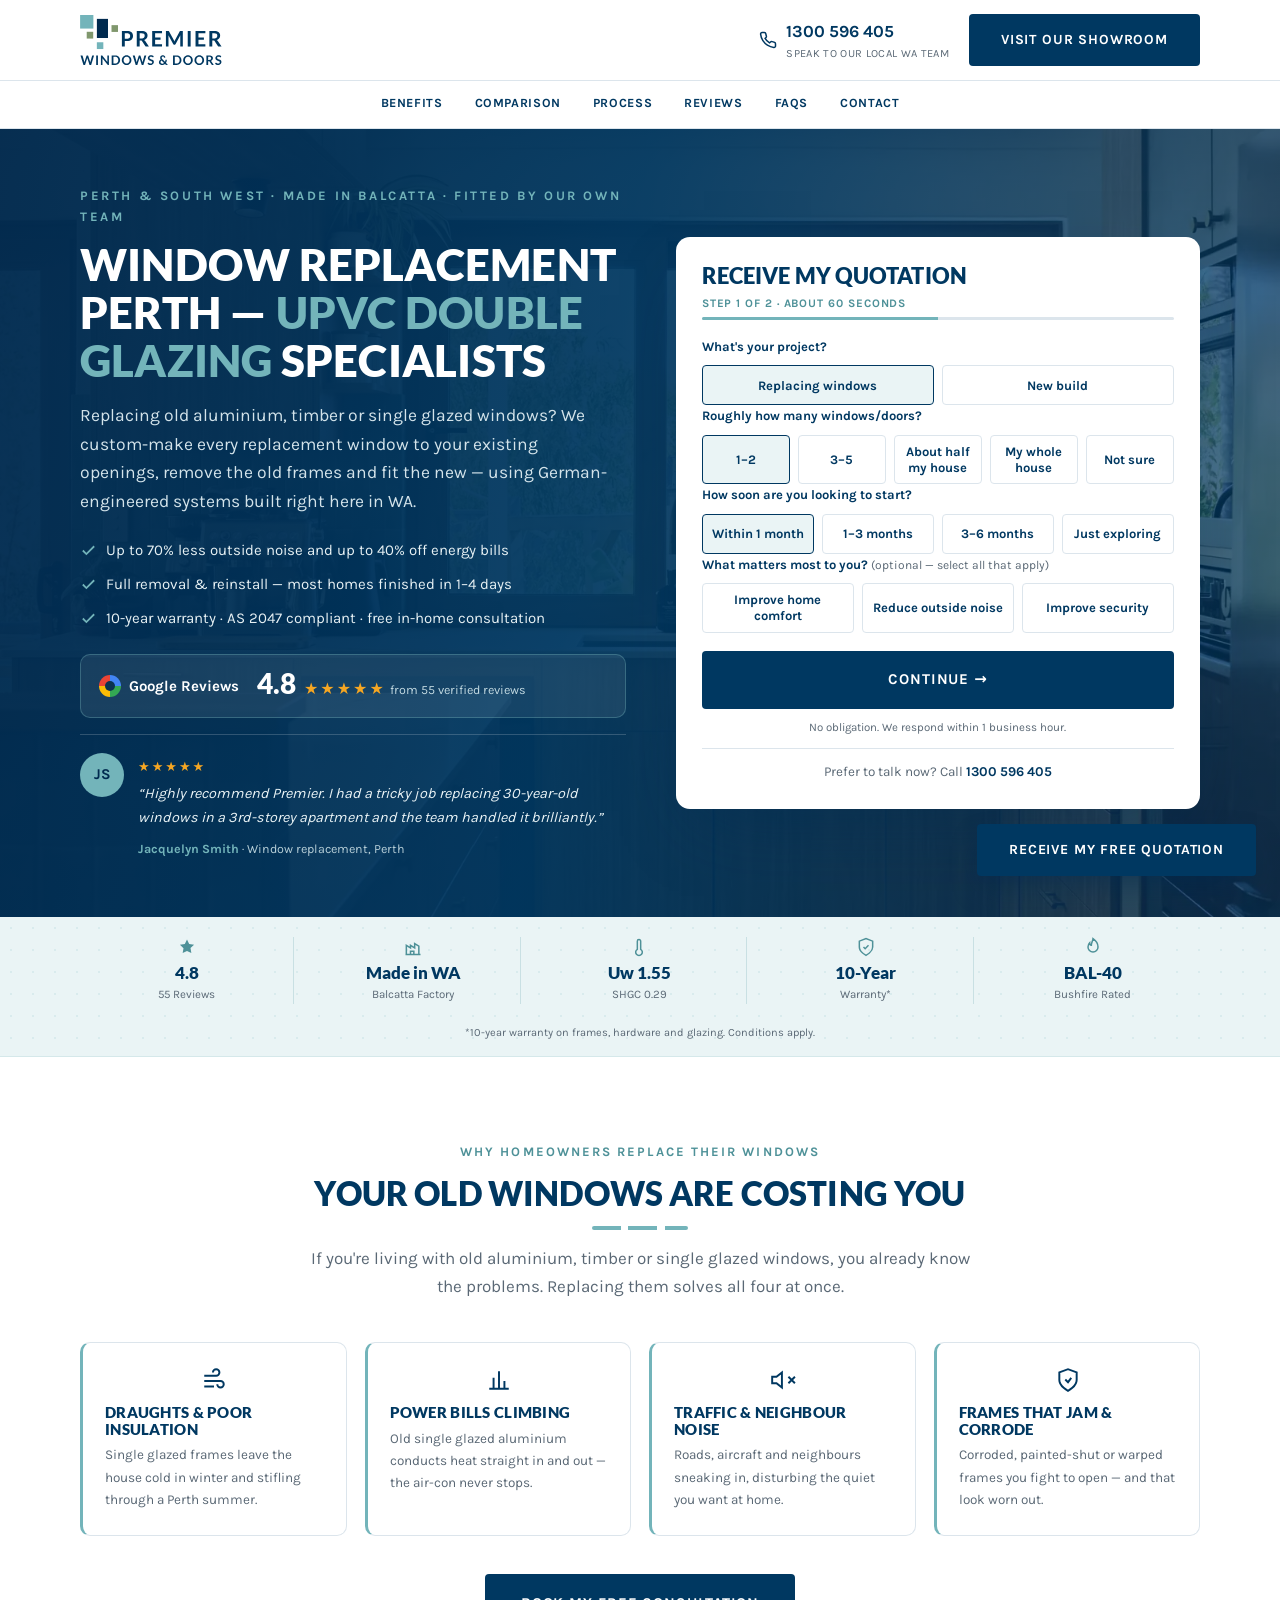
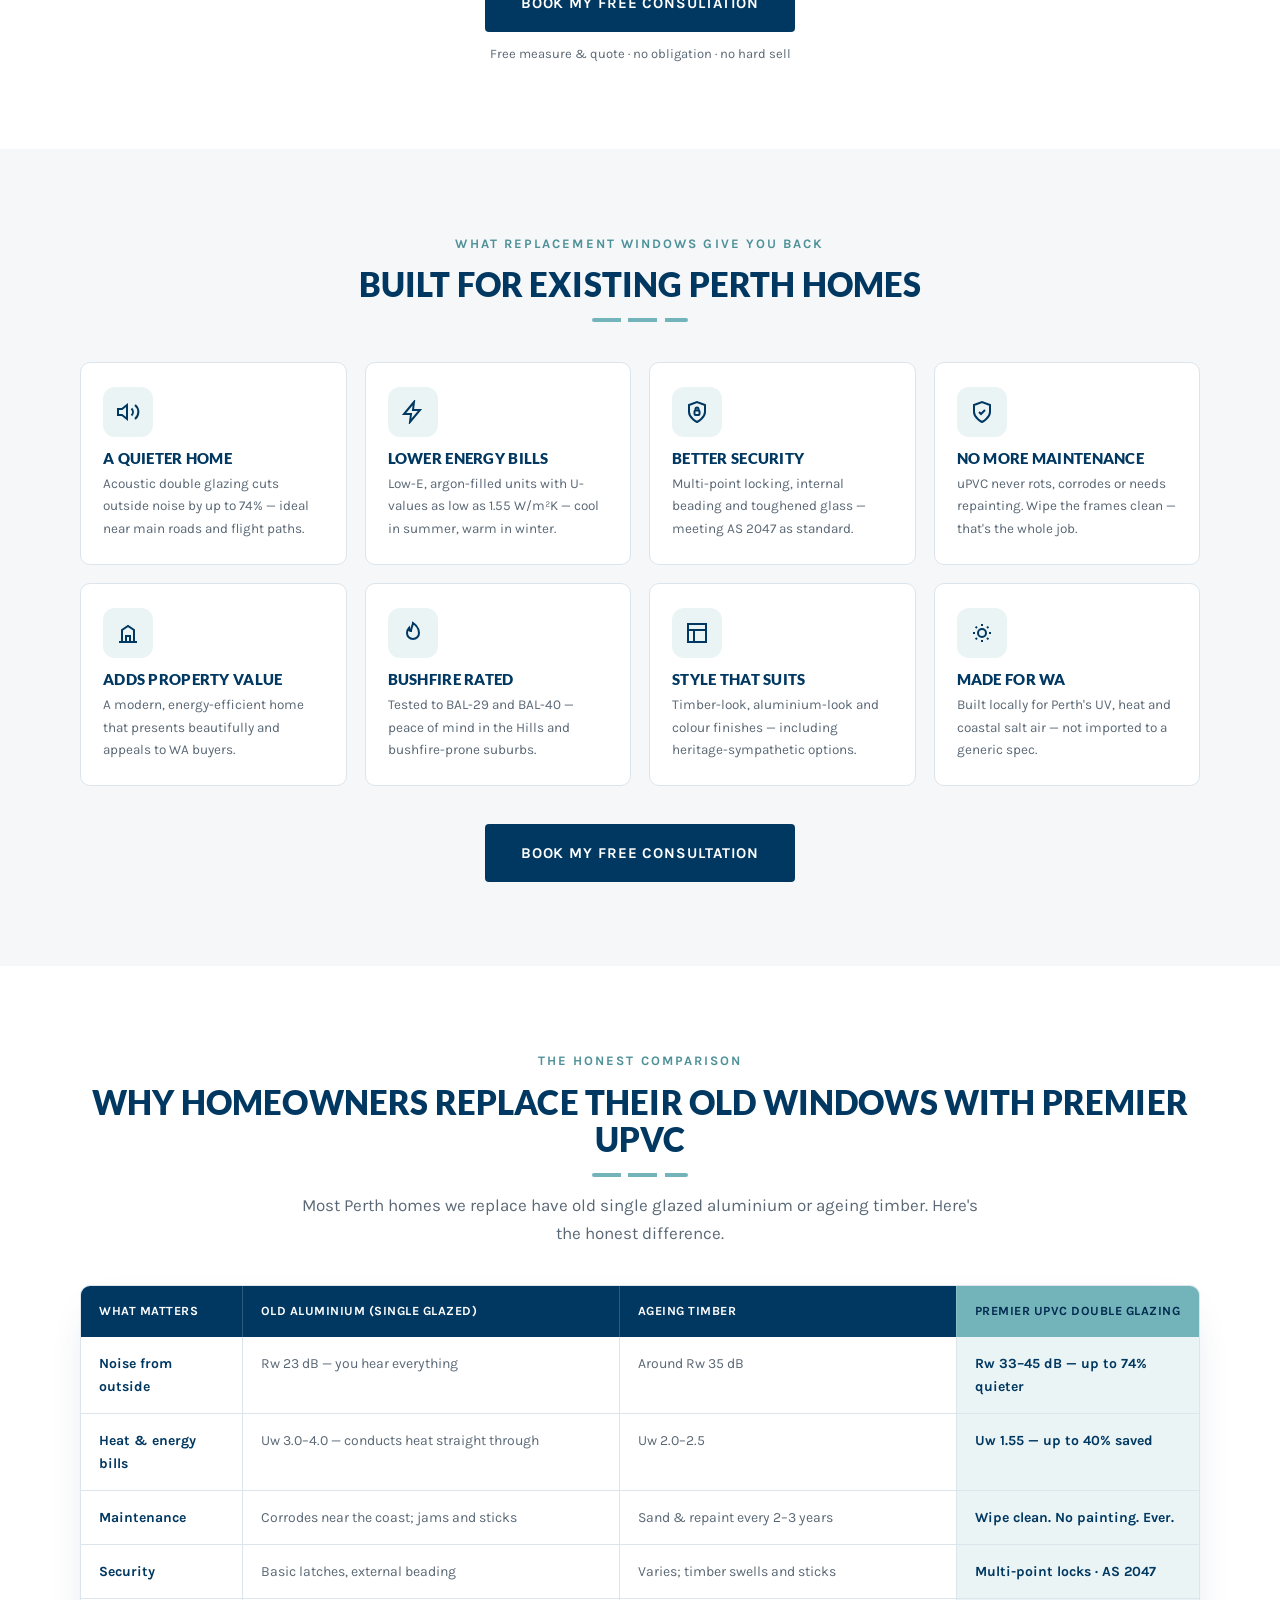
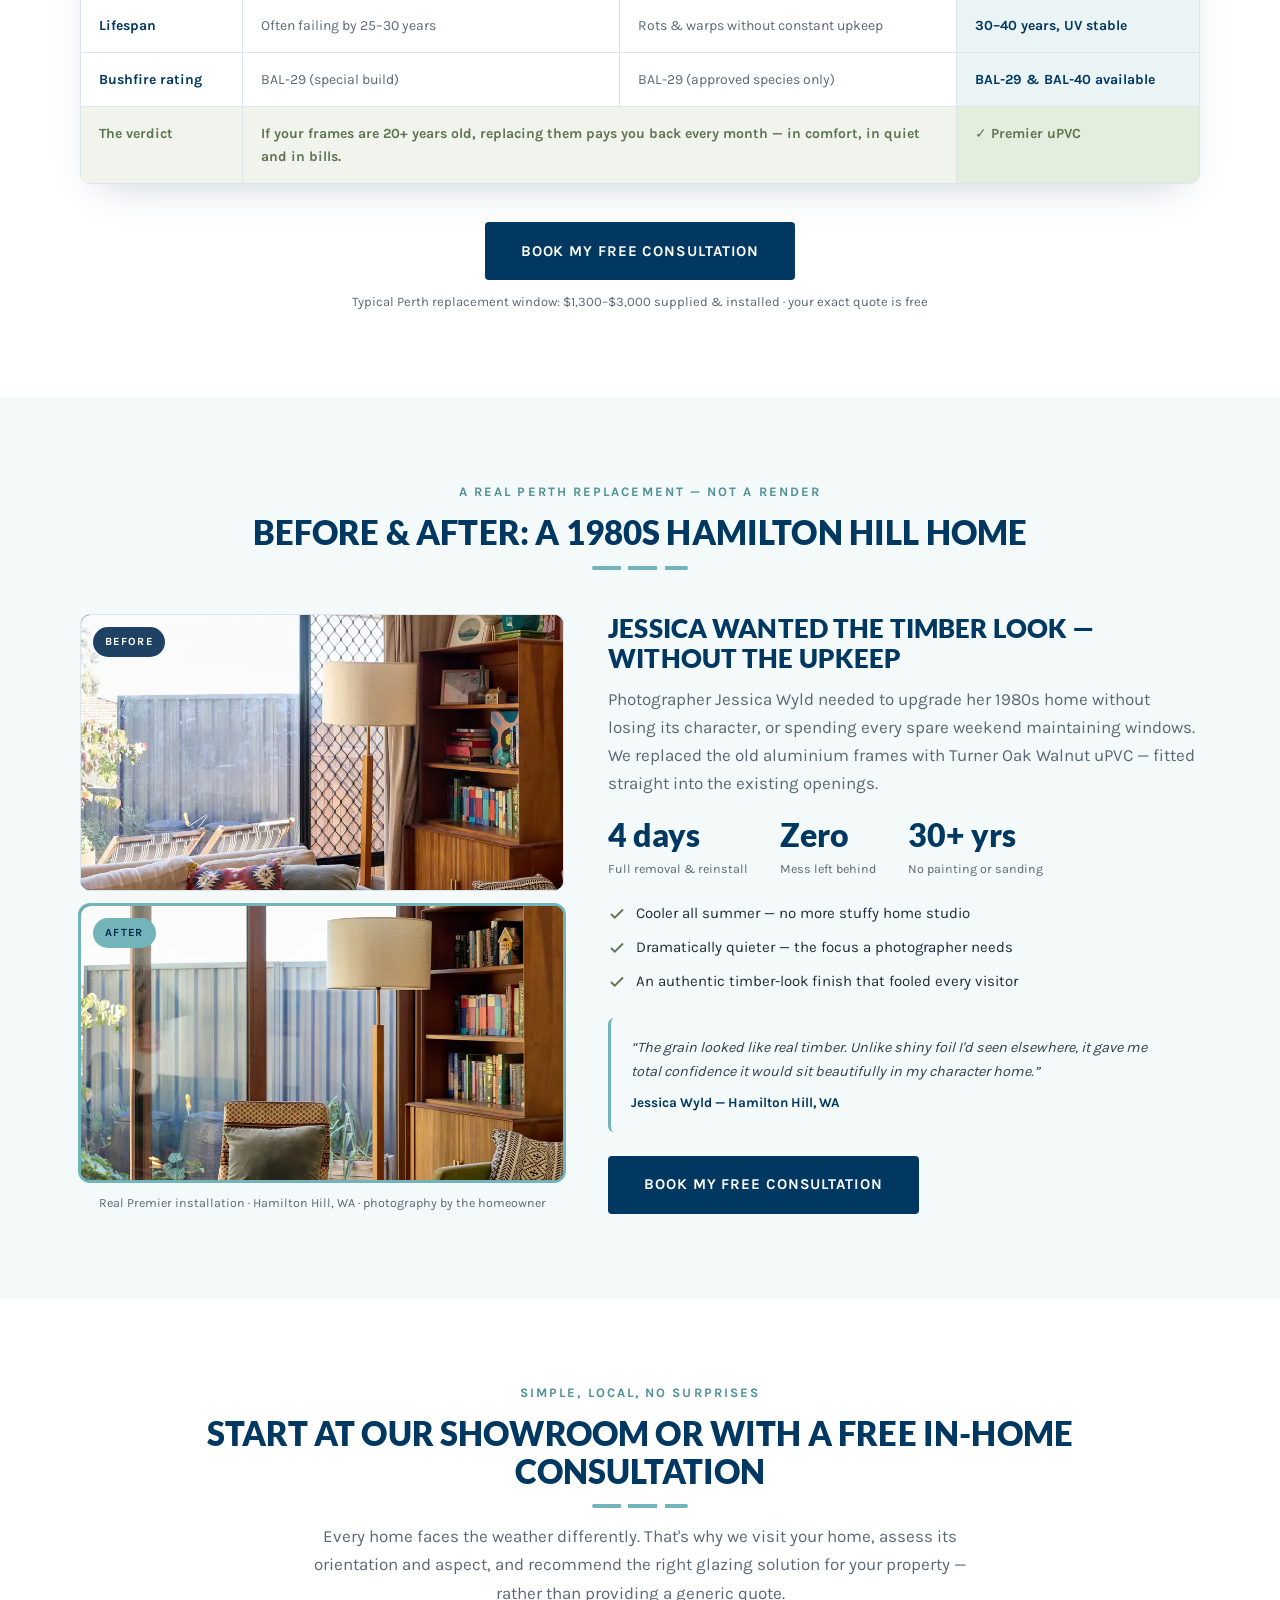
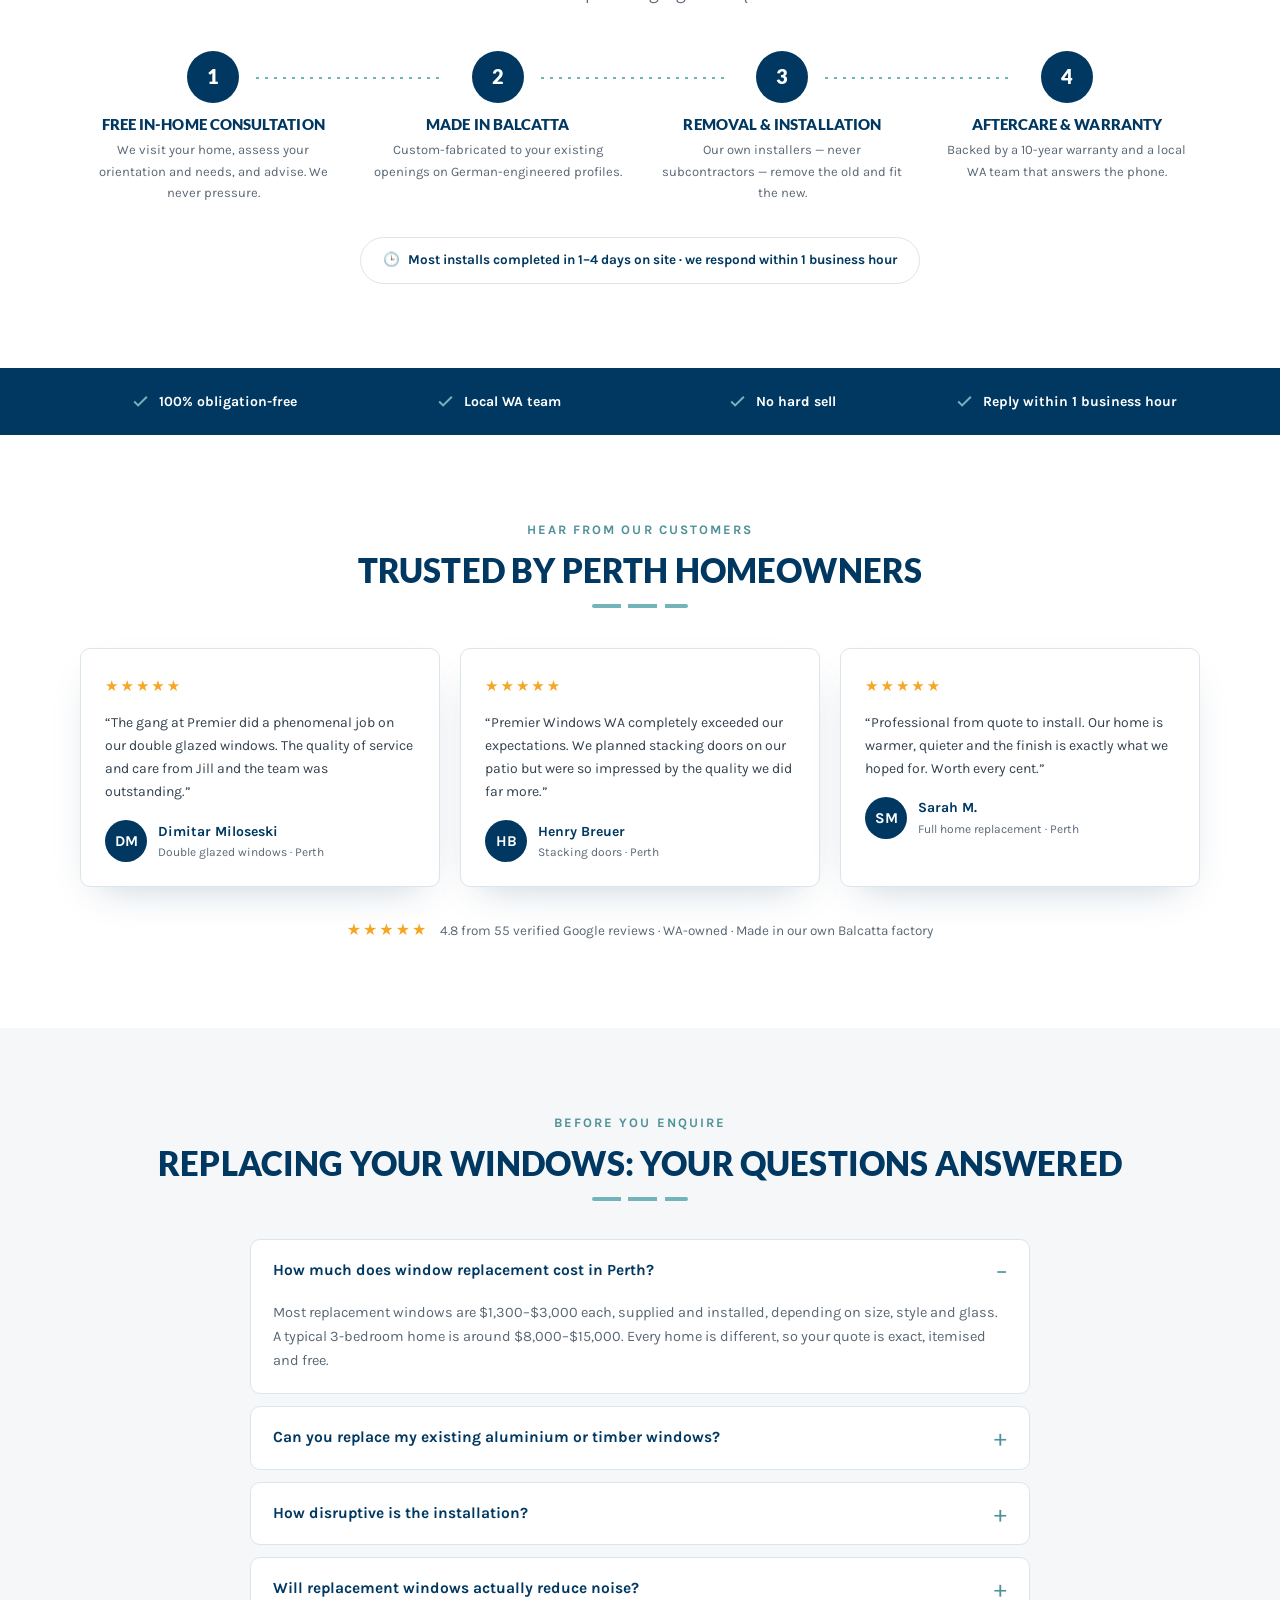
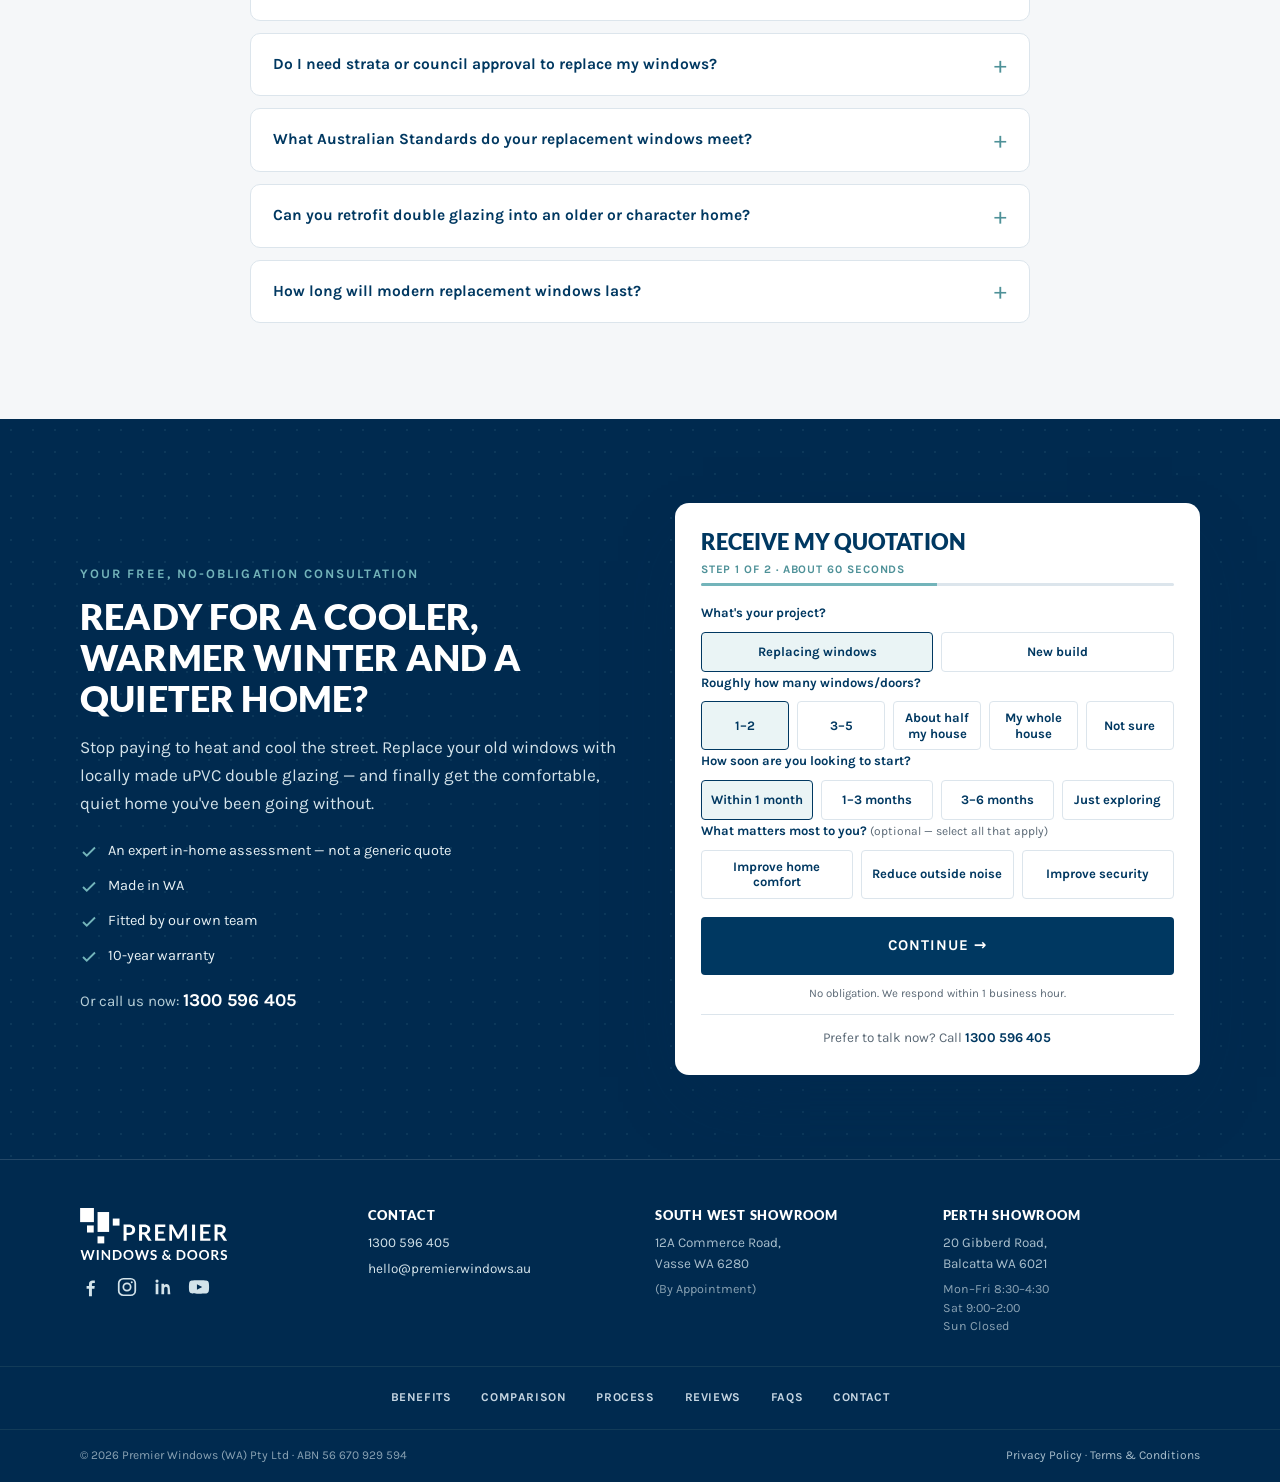
==== commit cedc687d: "Client round: Vasse showroom redesign, process heading, 4-item CTA bullets - South West: rebuild Vas" ====
--- a/replacement/index.html
+++ b/replacement/index.html
@@ -46,7 +46,7 @@
 <link rel="preload" as="font" type="font/woff2" href="/assets/fonts/karla-regular.woff2" crossorigin>
 <link rel="preload" as="font" type="font/woff2" href="/assets/fonts/karla-bold.woff2" crossorigin>
 
-<link rel="stylesheet" href="/assets/css/premier.css?v=13">
+<link rel="stylesheet" href="/assets/css/premier.css?v=14">
 </head>
 <body>
 <a class="skip" href="#quote-form">Skip to quote form</a>
@@ -437,7 +437,7 @@
 <section class="section" id="process" aria-labelledby="process-h">
   <div class="wrap center">
     <span class="eyebrow">Simple, local, no surprises</span>
-    <h2 class="h-sec" id="process-h">It starts with a free in-home consultation</h2>
+    <h2 class="h-sec" id="process-h">Start at our showroom or with a free in-home consultation</h2>
     <span class="divider" aria-hidden="true"></span>
     <p class="lead">Every home faces the weather differently. That's why we visit your home, assess its orientation and aspect, and recommend the right glazing solution for your property — rather than providing a generic quote.</p>
   </div>
@@ -543,8 +543,10 @@
       <h2 id="final-h">Ready for a cooler, warmer winter and a quieter home?</h2>
       <p class="lead">Stop paying to heat and cool the street. Replace your old windows with locally made uPVC double glazing — and finally get the comfortable, quiet home you've been going without.</p>
       <ul class="fl">
-        <li><svg width="18" height="18" viewBox="0 0 24 24" fill="none" stroke="currentColor" stroke-width="2.5" aria-hidden="true"><path d="M20 6 9 17l-5-5"/></svg>100% obligation-free — no hard sell, ever</li>
-        <li><svg width="18" height="18" viewBox="0 0 24 24" fill="none" stroke="currentColor" stroke-width="2.5" aria-hidden="true"><path d="M20 6 9 17l-5-5"/></svg>Made in Balcatta · fitted by our own team · 10-year warranty</li>
+        <li><svg width="18" height="18" viewBox="0 0 24 24" fill="none" stroke="currentColor" stroke-width="2.5" aria-hidden="true"><path d="M20 6 9 17l-5-5"/></svg>An expert in-home assessment — not a generic quote</li>
+        <li><svg width="18" height="18" viewBox="0 0 24 24" fill="none" stroke="currentColor" stroke-width="2.5" aria-hidden="true"><path d="M20 6 9 17l-5-5"/></svg>Made in WA</li>
+        <li><svg width="18" height="18" viewBox="0 0 24 24" fill="none" stroke="currentColor" stroke-width="2.5" aria-hidden="true"><path d="M20 6 9 17l-5-5"/></svg>Fitted by our own team</li>
+        <li><svg width="18" height="18" viewBox="0 0 24 24" fill="none" stroke="currentColor" stroke-width="2.5" aria-hidden="true"><path d="M20 6 9 17l-5-5"/></svg>10-year warranty</li>
       </ul>
       <p class="finaltel">Or call us now: <a href="tel:1300596405" data-track="phone">1300 596 405</a></p>
     </div>
--- a/assets/css/premier.css
+++ b/assets/css/premier.css
@@ -205,11 +205,23 @@
 .slidebtn.next{right:-6px}
 .slidebtn[disabled]{opacity:.3;cursor:default;pointer-events:none}
 
-/* ---------- SHOWROOM SPLIT SECTION (SW page) ---------- */
-.showroomsec{display:grid;grid-template-columns:1fr 1fr;gap:44px;align-items:center}
-.showroomsec__img img{width:100%;border-radius:var(--r);border:1px solid var(--line);box-shadow:var(--shadow)}
-.showroomsec .divider{margin:14px 0 0}
-.showroomsec .lead{margin-top:16px;max-width:none}
+/* ---------- MEET US IN VASSE — SHOWROOM SPLIT (SW page) ---------- */
+.vasse__grid{display:grid;grid-template-columns:1.02fr .98fr;gap:56px;align-items:center}
+/* left: showroom photo with overlapping headshot + name card (reserve overlap space via padding) */
+.vasse__media{position:relative;padding:40px 62px 0 0}
+.vasse__photo{width:100%;border-radius:16px;border:1px solid var(--line);box-shadow:var(--shadow-lg);display:block}
+.vasse__person{position:absolute;top:0;right:0;width:184px;margin:0;display:flex;flex-direction:column;align-items:center}
+.vasse__person>img{width:150px;height:150px;border-radius:50%;object-fit:cover;border:5px solid #fff;box-shadow:0 14px 34px -14px rgba(0,42,79,.45)}
+.vasse__card{margin-top:-16px;background:#fff;border-radius:12px;box-shadow:0 14px 34px -16px rgba(0,42,79,.4);padding:10px 20px;text-align:center;display:flex;flex-direction:column;line-height:1.2}
+.vasse__card b{font-family:var(--fh);color:var(--navy);font-size:15px}
+.vasse__card span{font-size:10.5px;font-weight:700;letter-spacing:.12em;text-transform:uppercase;color:var(--muted);margin-top:3px}
+/* right: copy column */
+.vasse__h{font-family:var(--fh);font-size:clamp(30px,4vw,46px);line-height:1.04;text-transform:uppercase;color:var(--navy);margin:0}
+.vasse__rule{display:block;width:66px;height:4px;margin:22px 0 4px;border-radius:2px;
+  background:repeating-linear-gradient(90deg,var(--blue) 0 14px,transparent 14px 22px)}
+.vasse__body p{color:var(--muted);font-size:17px;line-height:1.62;margin-top:18px;max-width:56ch}
+.vasse__cta{margin-top:26px;margin-bottom:0}
+.vasse__meta{color:var(--muted);font-size:14px;margin-top:16px}
 
 /* ---------- COMPARISON ---------- */
 .tablewrap{border:1px solid var(--line);border-radius:var(--r);overflow:hidden;box-shadow:var(--shadow)}
@@ -370,8 +382,9 @@
   /* product slider: swipe only, wider cards on mobile */
   .slidebtn{display:none}
   .prodslider .prod{flex-basis:78vw;max-width:300px}
-  /* showroom split → stacked */
-  .showroomsec{grid-template-columns:1fr;gap:24px}
+  /* Vasse showroom split → stacked */
+  .vasse__grid{grid-template-columns:1fr;gap:32px}
+  .vasse__media{max-width:560px;margin-inline:auto}
   .steps{grid-template-columns:1fr 1fr;gap:28px}
   .step:not(:last-child)::after{display:none}
   /* --- MOBILE HEADER REFINEMENT (mobile only — desktop header unchanged) --- */
@@ -420,4 +433,10 @@
   .metrics{flex-wrap:wrap}
   .gwrap{gap:12px;padding:12px 14px}
   .gwrap .num{font-size:24px}
+  /* Vasse: shrink the overlay so it never crowds or overflows on small phones */
+  .vasse__media{padding:34px 50px 0 0}
+  .vasse__person{width:150px}
+  .vasse__person>img{width:118px;height:118px;border-width:4px}
+  .vasse__card{padding:8px 15px}
+  .vasse__card b{font-size:14px}
 }
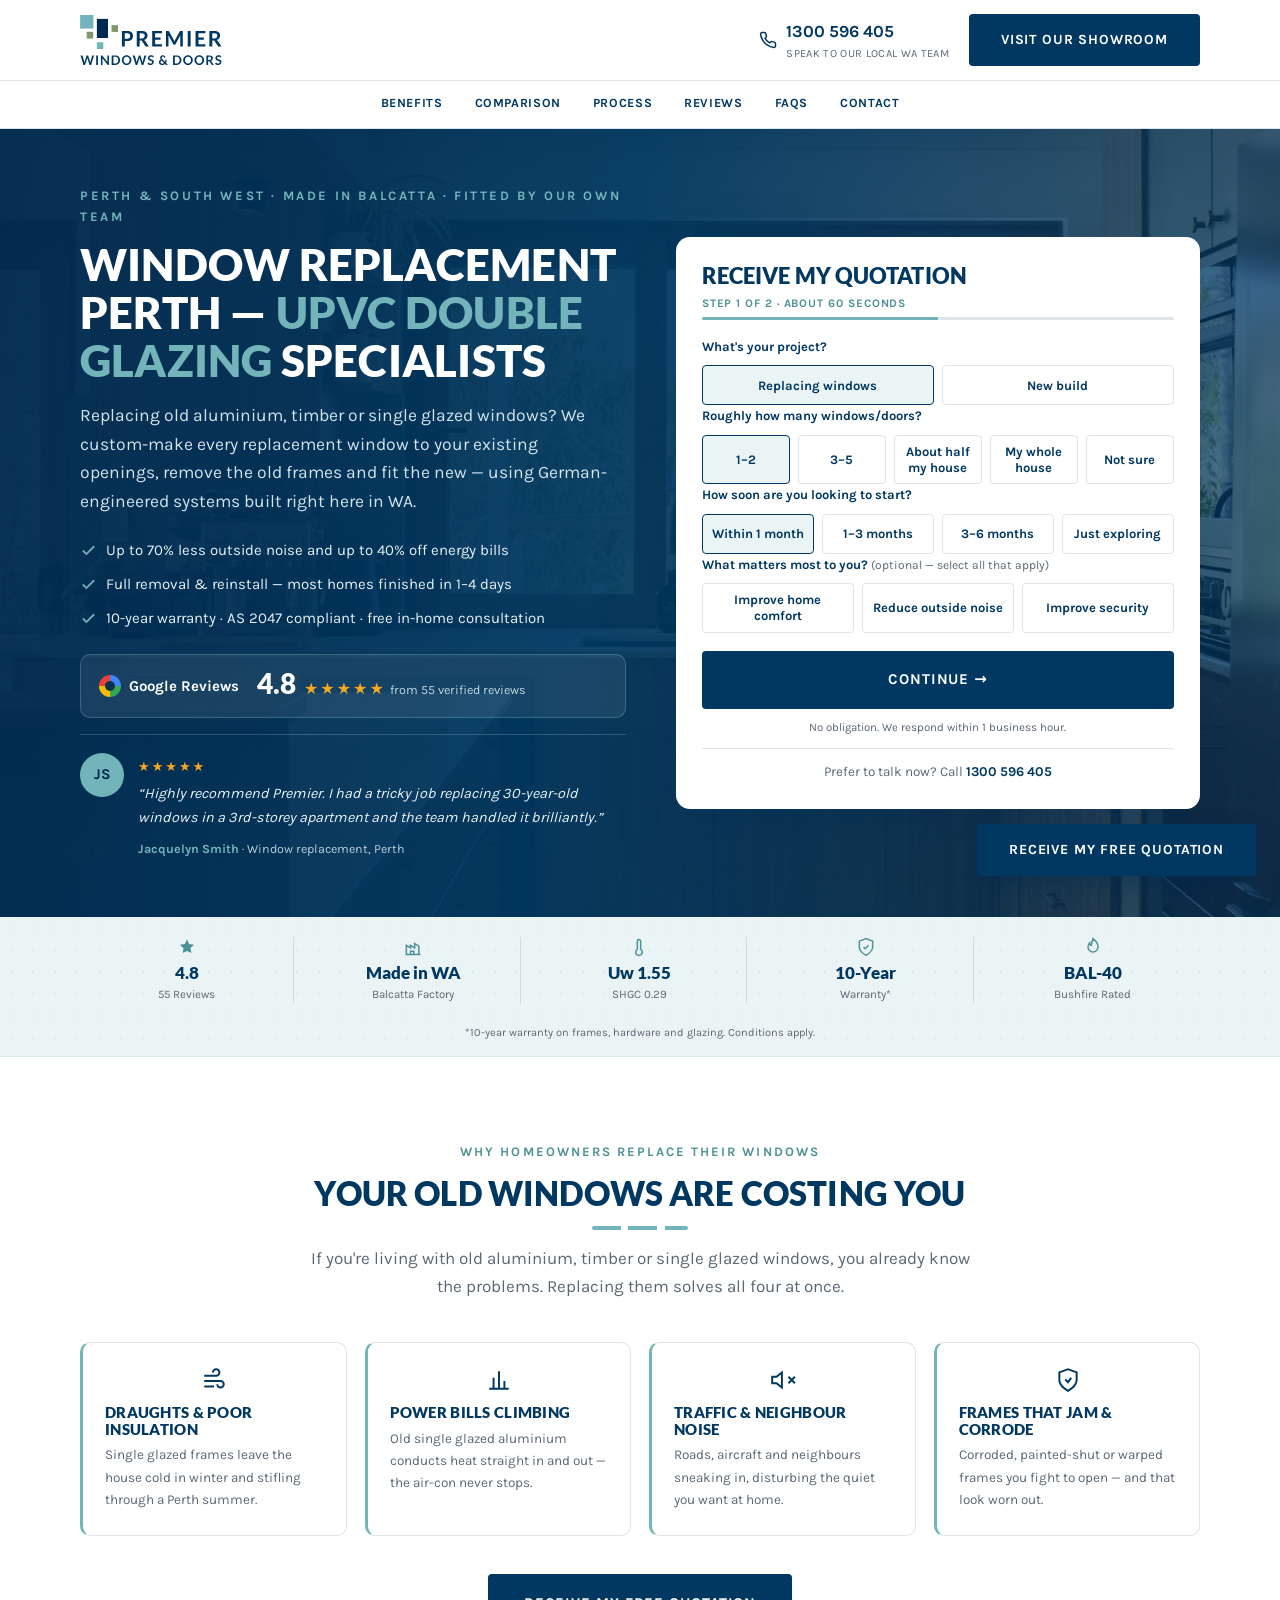
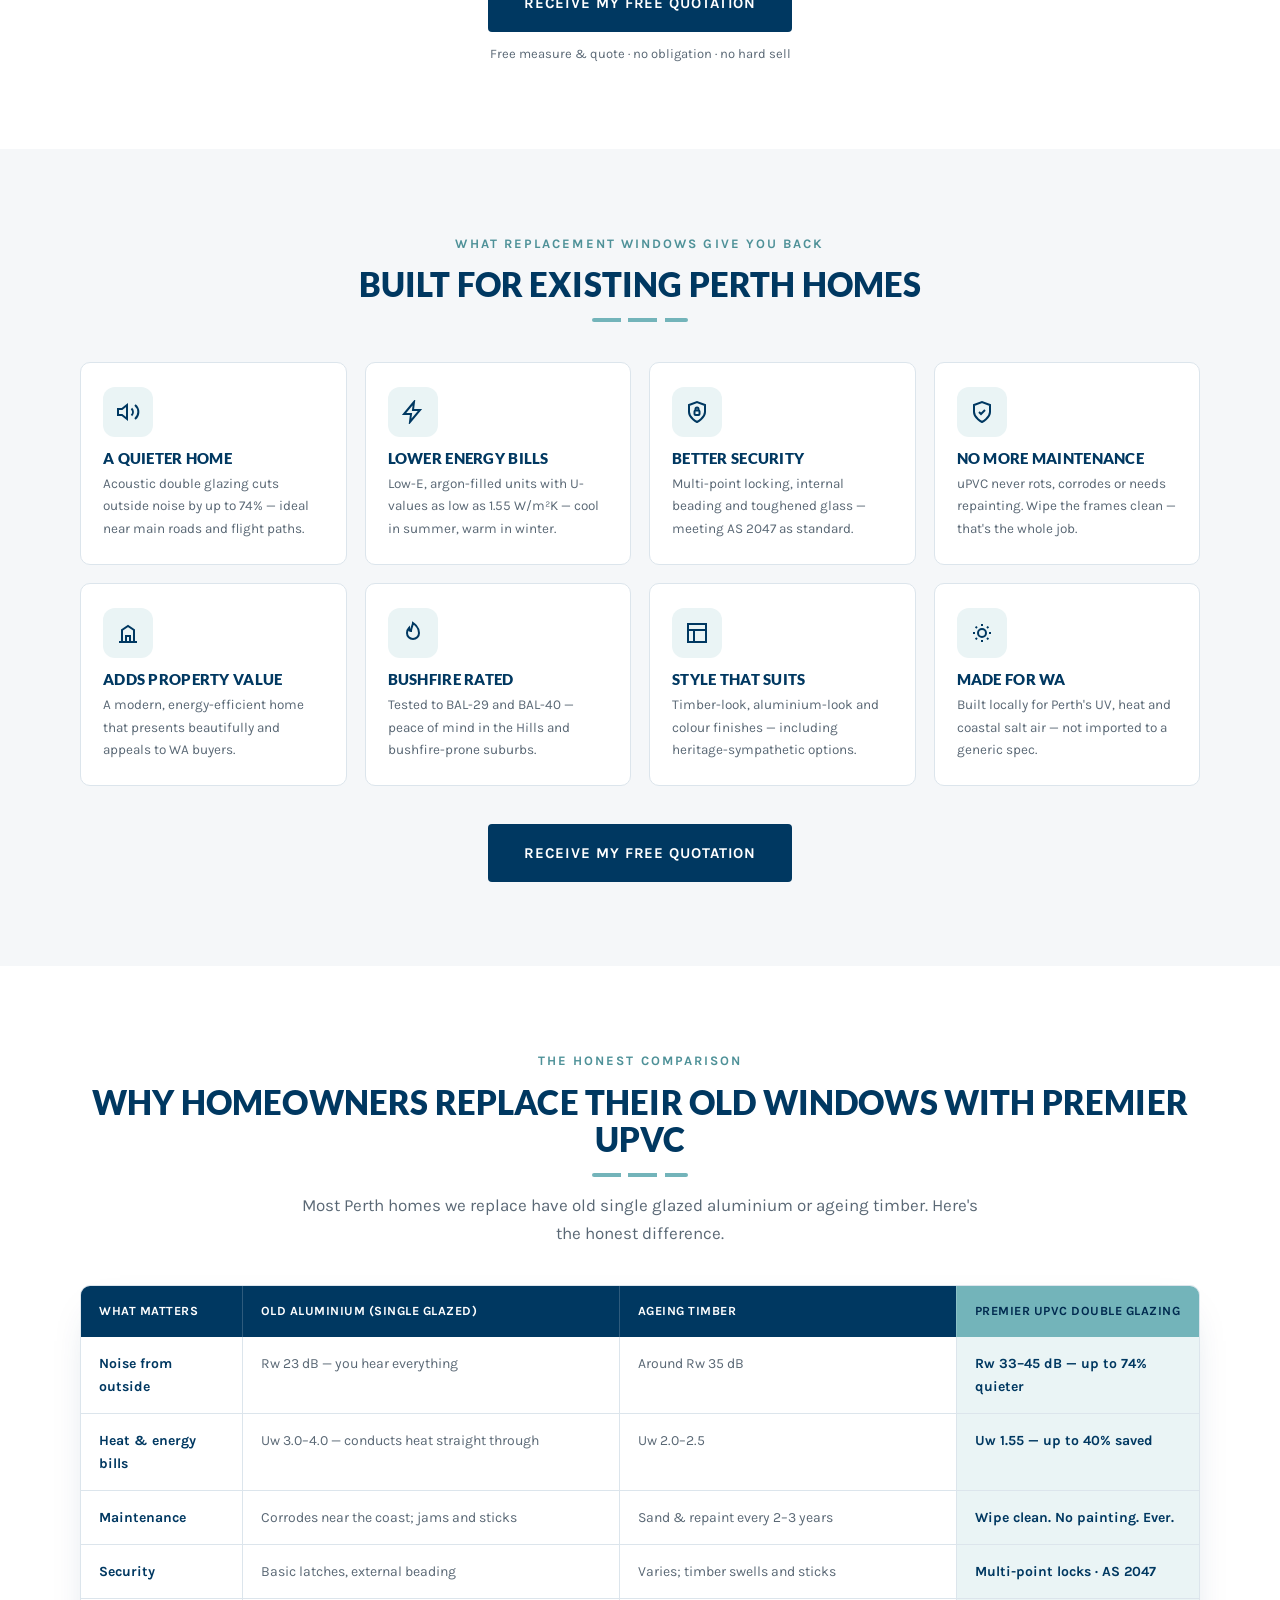
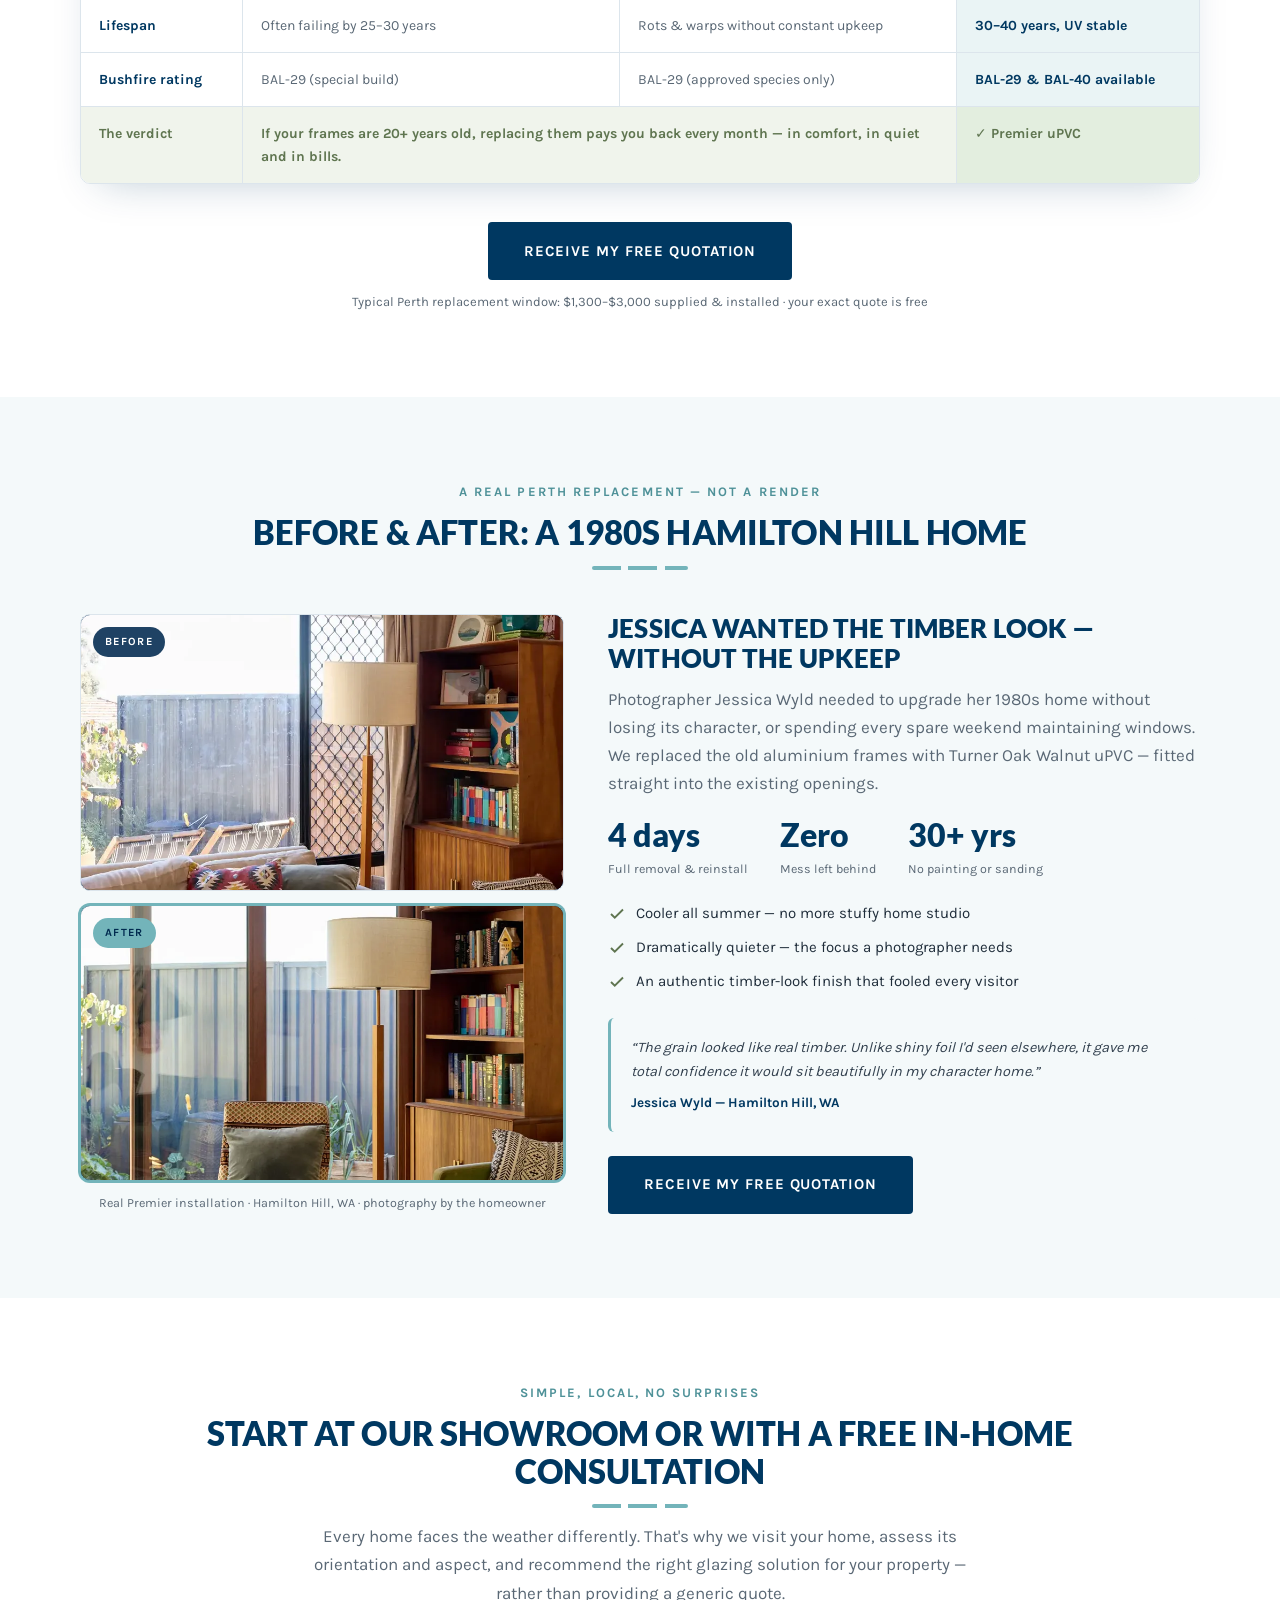
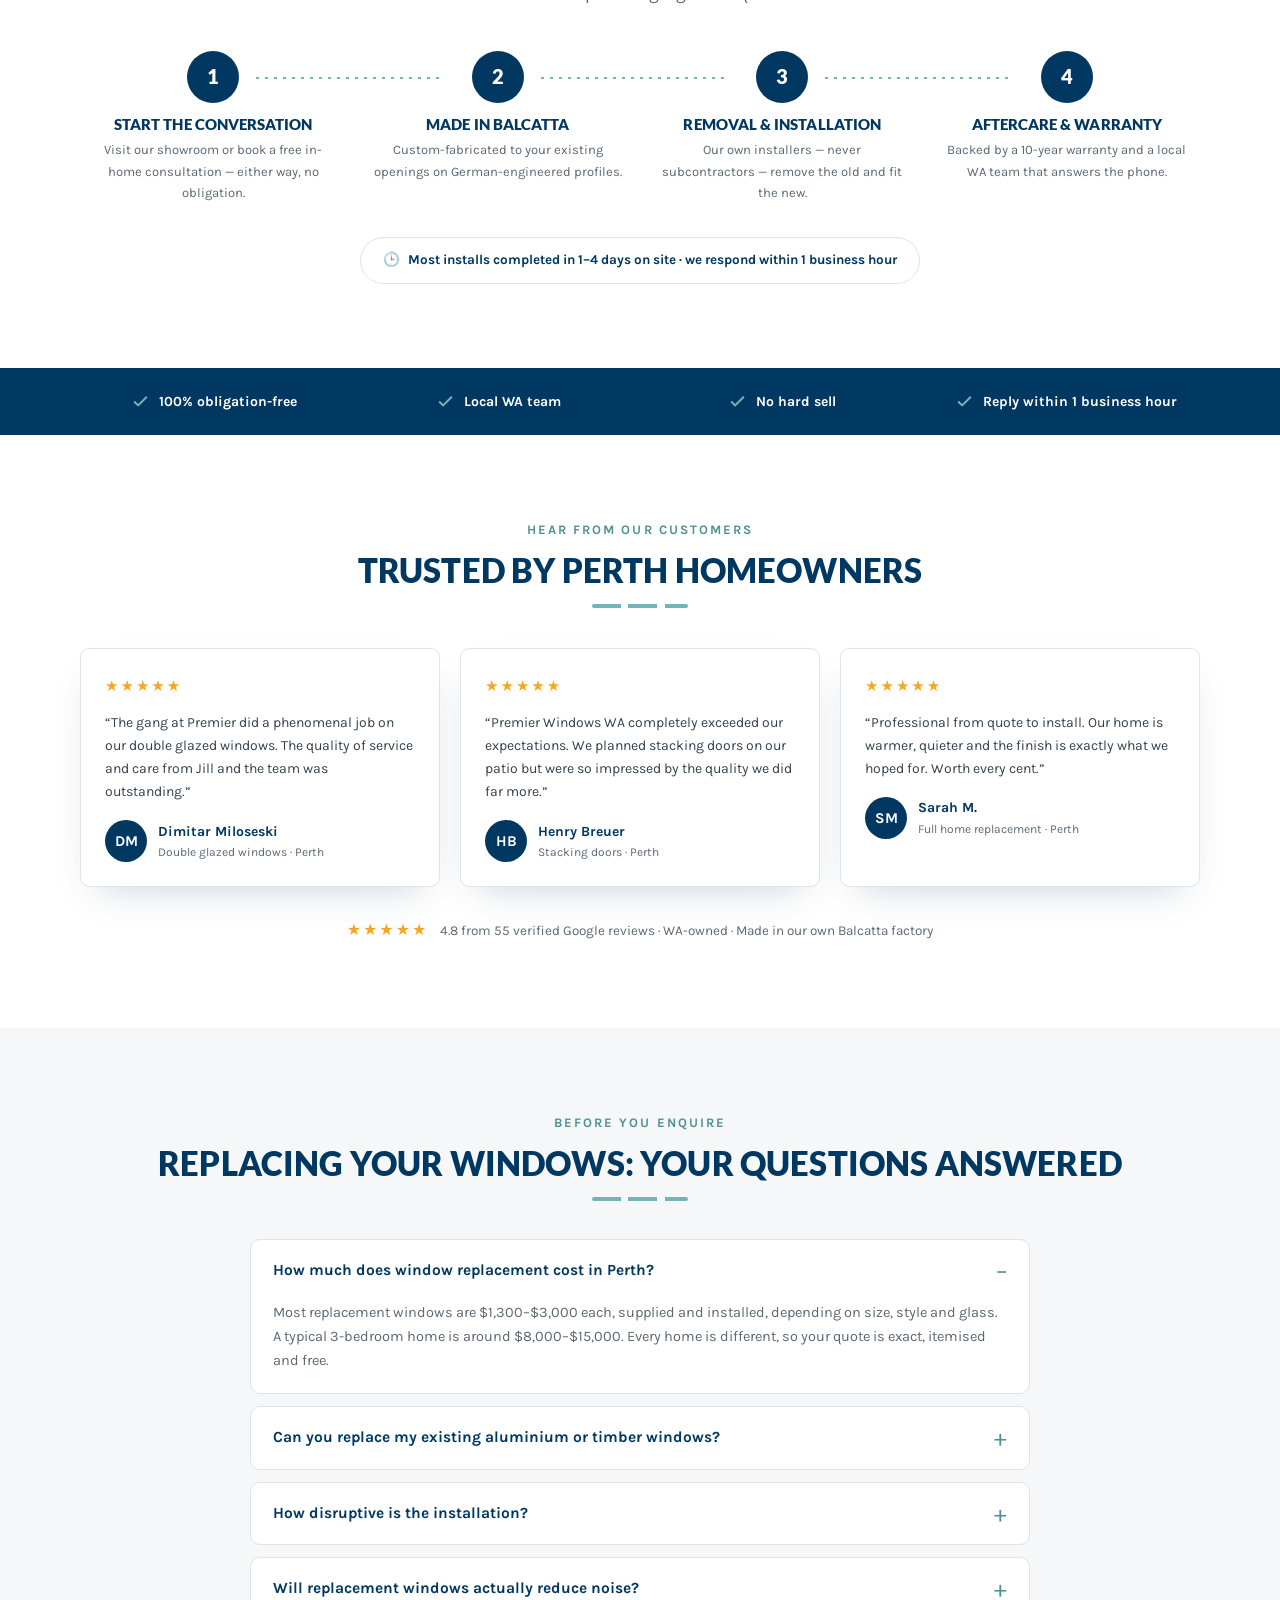
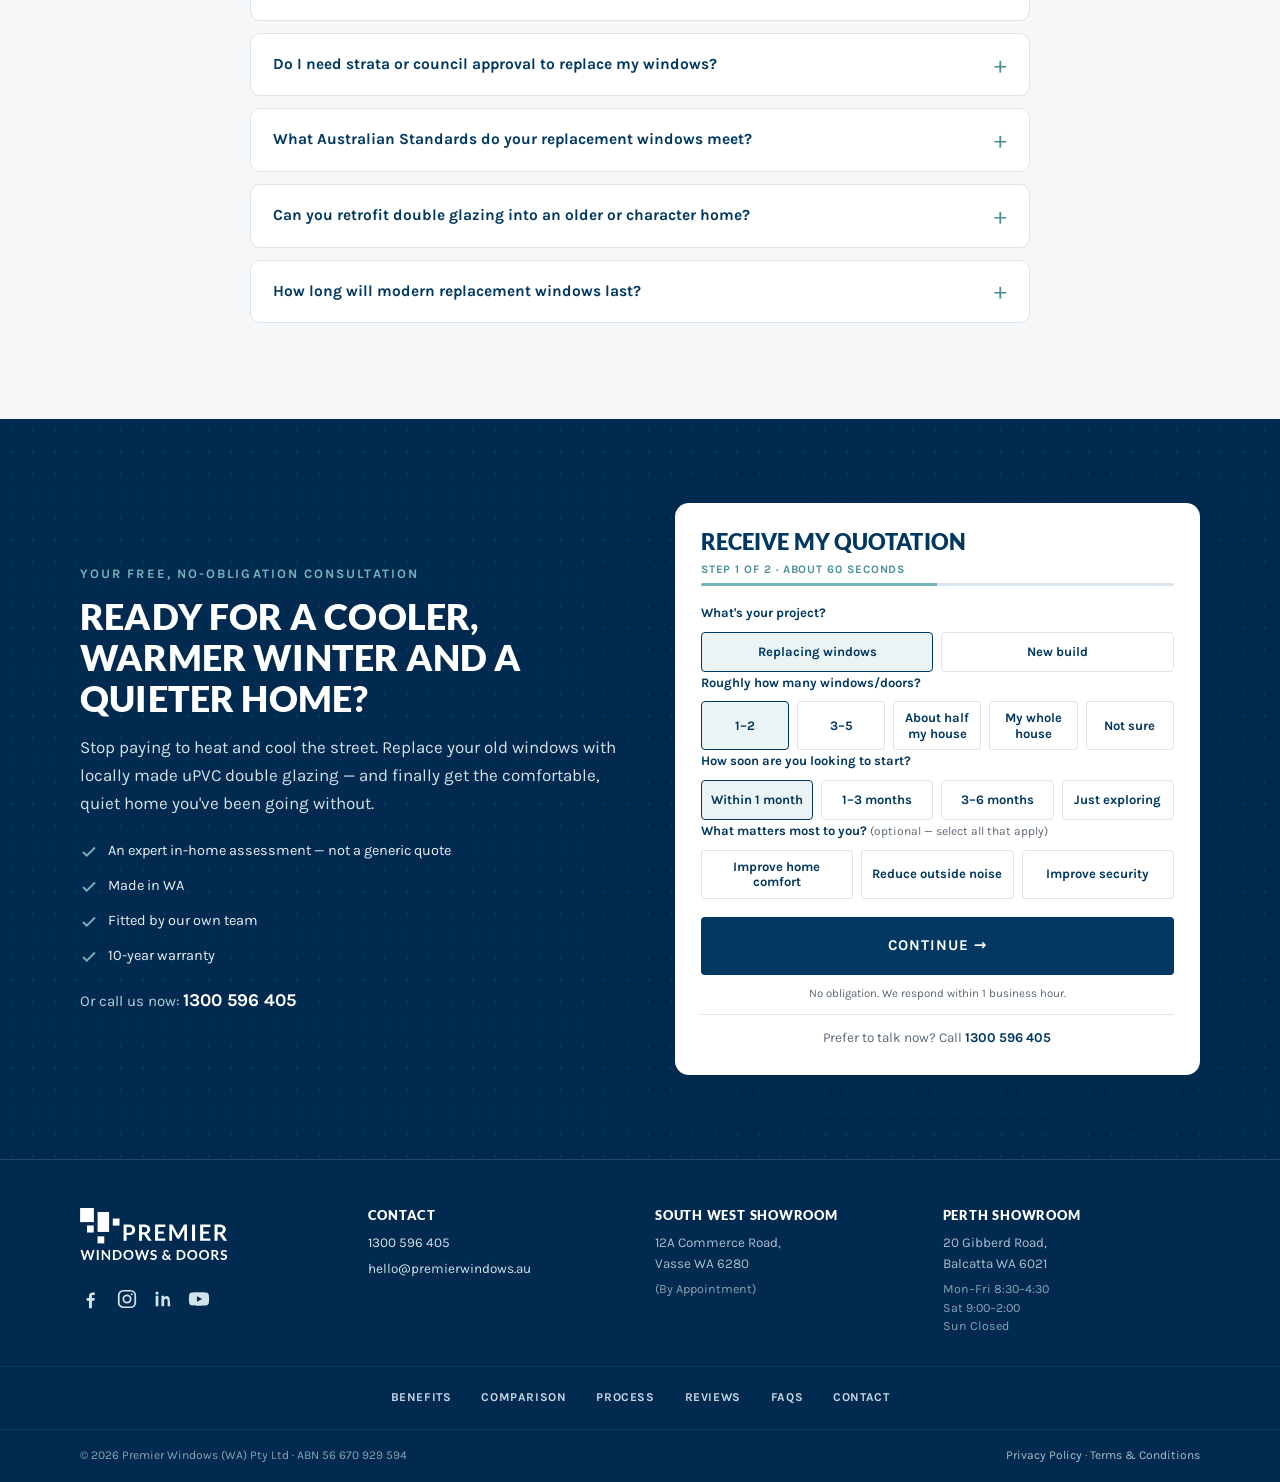
==== commit dbcc6c14: "Client round: CTA wording/links, Vasse section labels, process step 1, footer spacing Global: - Foot" ====
--- a/replacement/index.html
+++ b/replacement/index.html
@@ -46,7 +46,7 @@
 <link rel="preload" as="font" type="font/woff2" href="/assets/fonts/karla-regular.woff2" crossorigin>
 <link rel="preload" as="font" type="font/woff2" href="/assets/fonts/karla-bold.woff2" crossorigin>
 
-<link rel="stylesheet" href="/assets/css/premier.css?v=14">
+<link rel="stylesheet" href="/assets/css/premier.css?v=16">
 </head>
 <body>
 <a class="skip" href="#quote-form">Skip to quote form</a>
@@ -275,7 +275,7 @@
       <article class="card card--problem"><span class="ico"><svg width="26" height="26" viewBox="0 0 24 24" fill="none" stroke="currentColor" stroke-width="1.8" aria-hidden="true"><path d="M12 22s8-4 8-10V5l-8-3-8 3v7c0 6 8 10 8 10z"/><path d="M9.5 11.5 12 14l3-4"/></svg></span><h3>Frames that jam &amp; corrode</h3><p>Corroded, painted-shut or warped frames you fight to open — and that look worn out.</p></article>
     </div>
     <div class="seccta">
-      <a class="btn btn-primary btn-lg" href="#quote-form">Book my free consultation</a>
+      <a class="btn btn-primary btn-lg" href="#quote-form">Receive my free quotation</a>
       <span class="hint">Free measure &amp; quote · no obligation · no hard sell</span>
     </div>
   </div>
@@ -299,7 +299,7 @@
       <article class="card"><span class="ico"><svg width="24" height="24" viewBox="0 0 24 24" fill="none" stroke="currentColor" stroke-width="2" aria-hidden="true"><path d="M3 3h18v18H3z"/><path d="M3 9h18M9 21V9"/></svg></span><h3>Style that suits</h3><p>Timber-look, aluminium-look and colour finishes — including heritage-sympathetic options.</p></article>
       <article class="card"><span class="ico"><svg width="24" height="24" viewBox="0 0 24 24" fill="none" stroke="currentColor" stroke-width="2" aria-hidden="true"><circle cx="12" cy="12" r="4"/><path d="M12 3v2M12 19v2M3 12h2M19 12h2M5.6 5.6 7 7M17 17l1.4 1.4M18.4 5.6 17 7M7 17l-1.4 1.4"/></svg></span><h3>Made for WA</h3><p>Built locally for Perth's UV, heat and coastal salt air — not imported to a generic spec.</p></article>
     </div>
-    <div class="seccta"><a class="btn btn-primary btn-lg" href="#quote-form">Book my free consultation</a></div>
+    <div class="seccta"><a class="btn btn-primary btn-lg" href="#quote-form">Receive my free quotation</a></div>
   </div>
 </section>
 
@@ -369,7 +369,7 @@
       </table>
     </div>
     <div class="seccta">
-      <a class="btn btn-primary btn-lg" href="#quote-form">Book my free consultation</a>
+      <a class="btn btn-primary btn-lg" href="#quote-form">Receive my free quotation</a>
       <span class="hint">Typical Perth replacement window: $1,300–$3,000 supplied &amp; installed · your exact quote is free</span>
     </div>
   </div>
@@ -427,7 +427,7 @@
           <cite>Jessica Wyld — Hamilton Hill, WA</cite>
         </blockquote>
 
-        <p style="margin-top:24px"><a class="btn btn-primary btn-lg" href="#quote-form">Book my free consultation</a></p>
+        <p style="margin-top:24px"><a class="btn btn-primary btn-lg" href="#quote-form">Receive my free quotation</a></p>
       </div>
     </div>
   </div>
@@ -443,7 +443,7 @@
   </div>
   <div class="wrap" style="margin-top:44px">
     <ol class="steps">
-      <li class="step"><span class="n" aria-hidden="true">1</span><h3>Free in-home consultation</h3><p>We visit your home, assess your orientation and needs, and advise. We never pressure.</p></li>
+      <li class="step"><span class="n" aria-hidden="true">1</span><h3>Start the conversation</h3><p>Visit our showroom or book a free in-home consultation — either way, no obligation.</p></li>
       <li class="step"><span class="n" aria-hidden="true">2</span><h3>Made in Balcatta</h3><p>Custom-fabricated to your existing openings on German-engineered profiles.</p></li>
       <li class="step"><span class="n" aria-hidden="true">3</span><h3>Removal &amp; installation</h3><p>Our own installers — never subcontractors — remove the old and fit the new.</p></li>
       <li class="step"><span class="n" aria-hidden="true">4</span><h3>Aftercare &amp; warranty</h3><p>Backed by a 10-year warranty and a local WA team that answers the phone.</p></li>
--- a/assets/css/premier.css
+++ b/assets/css/premier.css
@@ -215,8 +215,8 @@
 .vasse__card{margin-top:-16px;background:#fff;border-radius:12px;box-shadow:0 14px 34px -16px rgba(0,42,79,.4);padding:10px 20px;text-align:center;display:flex;flex-direction:column;line-height:1.2}
 .vasse__card b{font-family:var(--fh);color:var(--navy);font-size:15px}
 .vasse__card span{font-size:10.5px;font-weight:700;letter-spacing:.12em;text-transform:uppercase;color:var(--muted);margin-top:3px}
-/* right: copy column */
-.vasse__h{font-family:var(--fh);font-size:clamp(30px,4vw,46px);line-height:1.04;text-transform:uppercase;color:var(--navy);margin:0}
+/* right: copy column — heading uses the shared .h-sec size/styling */
+.vasse__body .h-sec{margin:0}
 .vasse__rule{display:block;width:66px;height:4px;margin:22px 0 4px;border-radius:2px;
   background:repeating-linear-gradient(90deg,var(--blue) 0 14px,transparent 14px 22px)}
 .vasse__body p{color:var(--muted);font-size:17px;line-height:1.62;margin-top:18px;max-width:56ch}
@@ -318,7 +318,7 @@
 /* subtle horizontal divider above the logo — spans the full page width */
 .ftr{background:var(--navy-deep);color:#A9BFCD;font-size:14px;border-top:1px solid rgba(255,255,255,.14)}
 /* social media icons */
-.ftsocial{display:flex;gap:14px;margin-top:16px}
+.ftsocial{display:flex;gap:14px;margin-top:28px}
 .ftsocial a{color:#A9BFCD;display:inline-flex;transition:color .15s}
 .ftsocial a:hover,.ftsocial a:focus-visible{color:#fff}
 .ftsocial svg{width:22px;height:22px}
